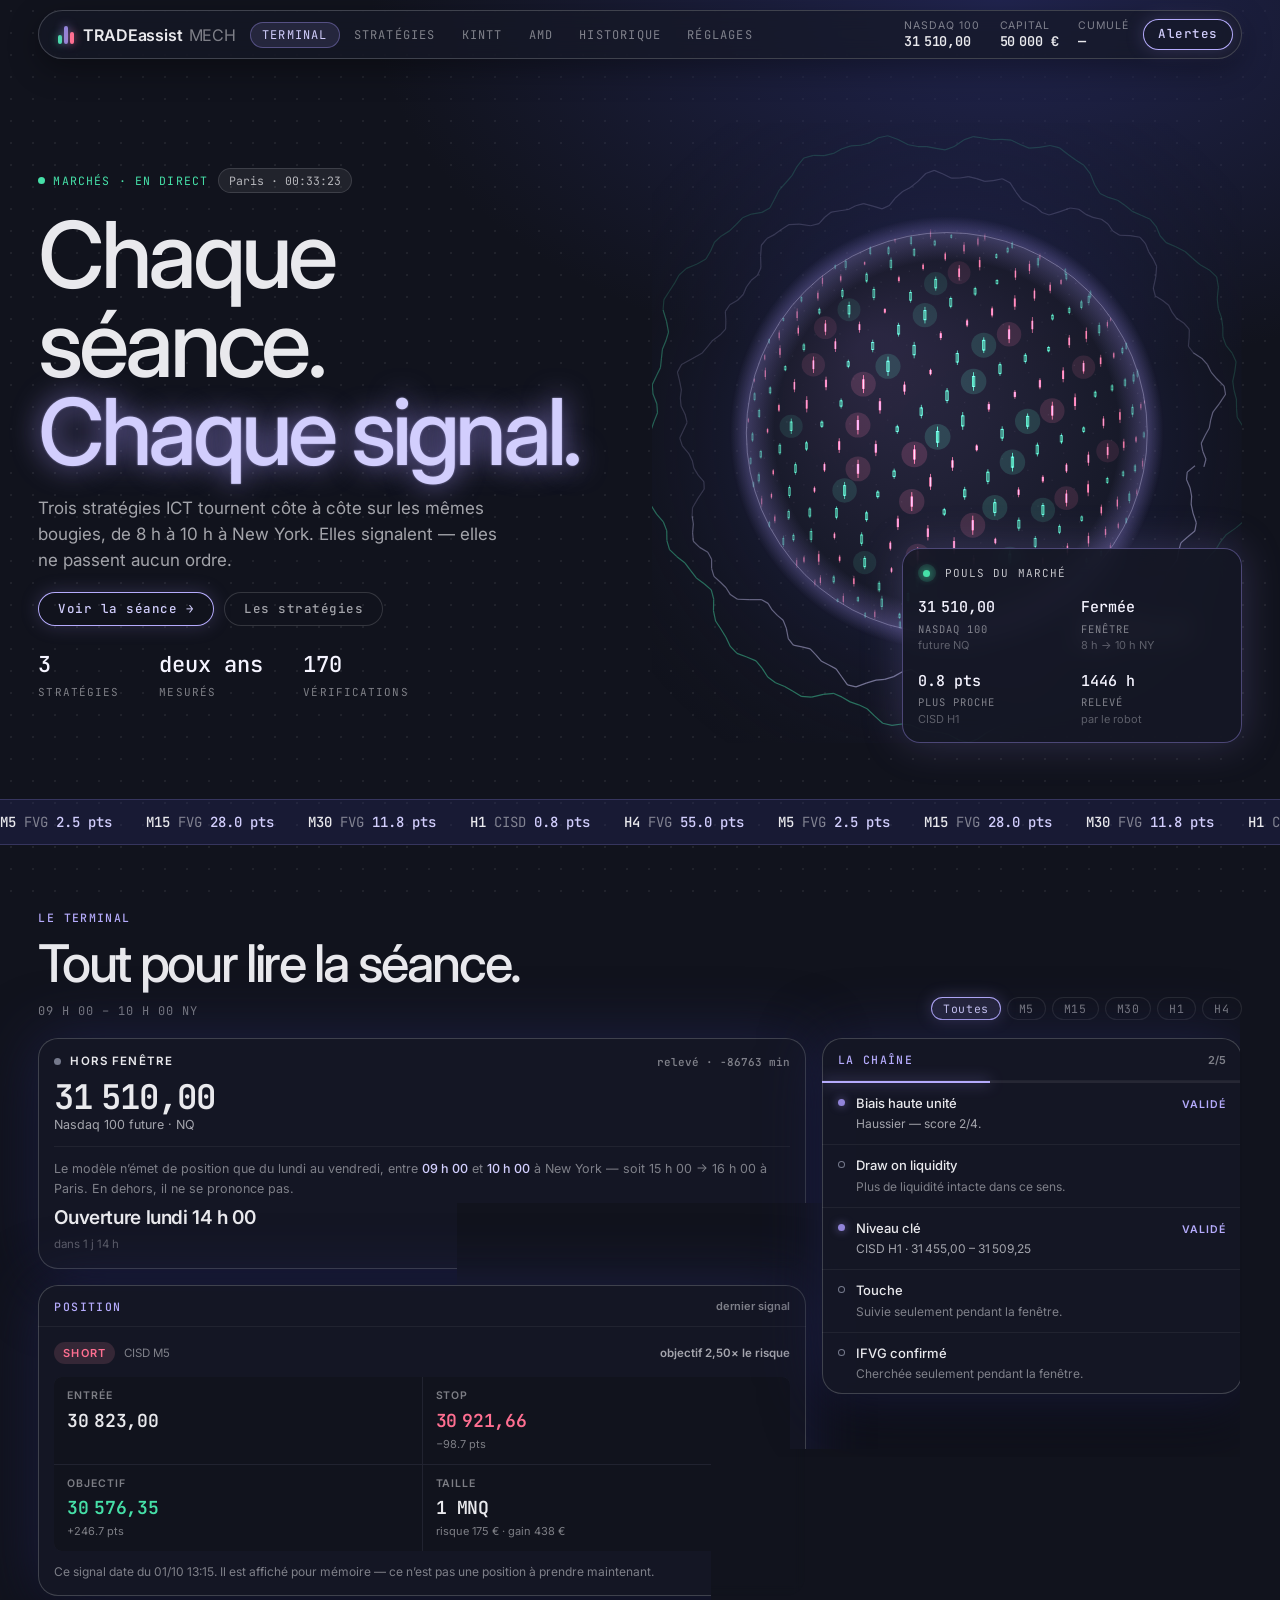
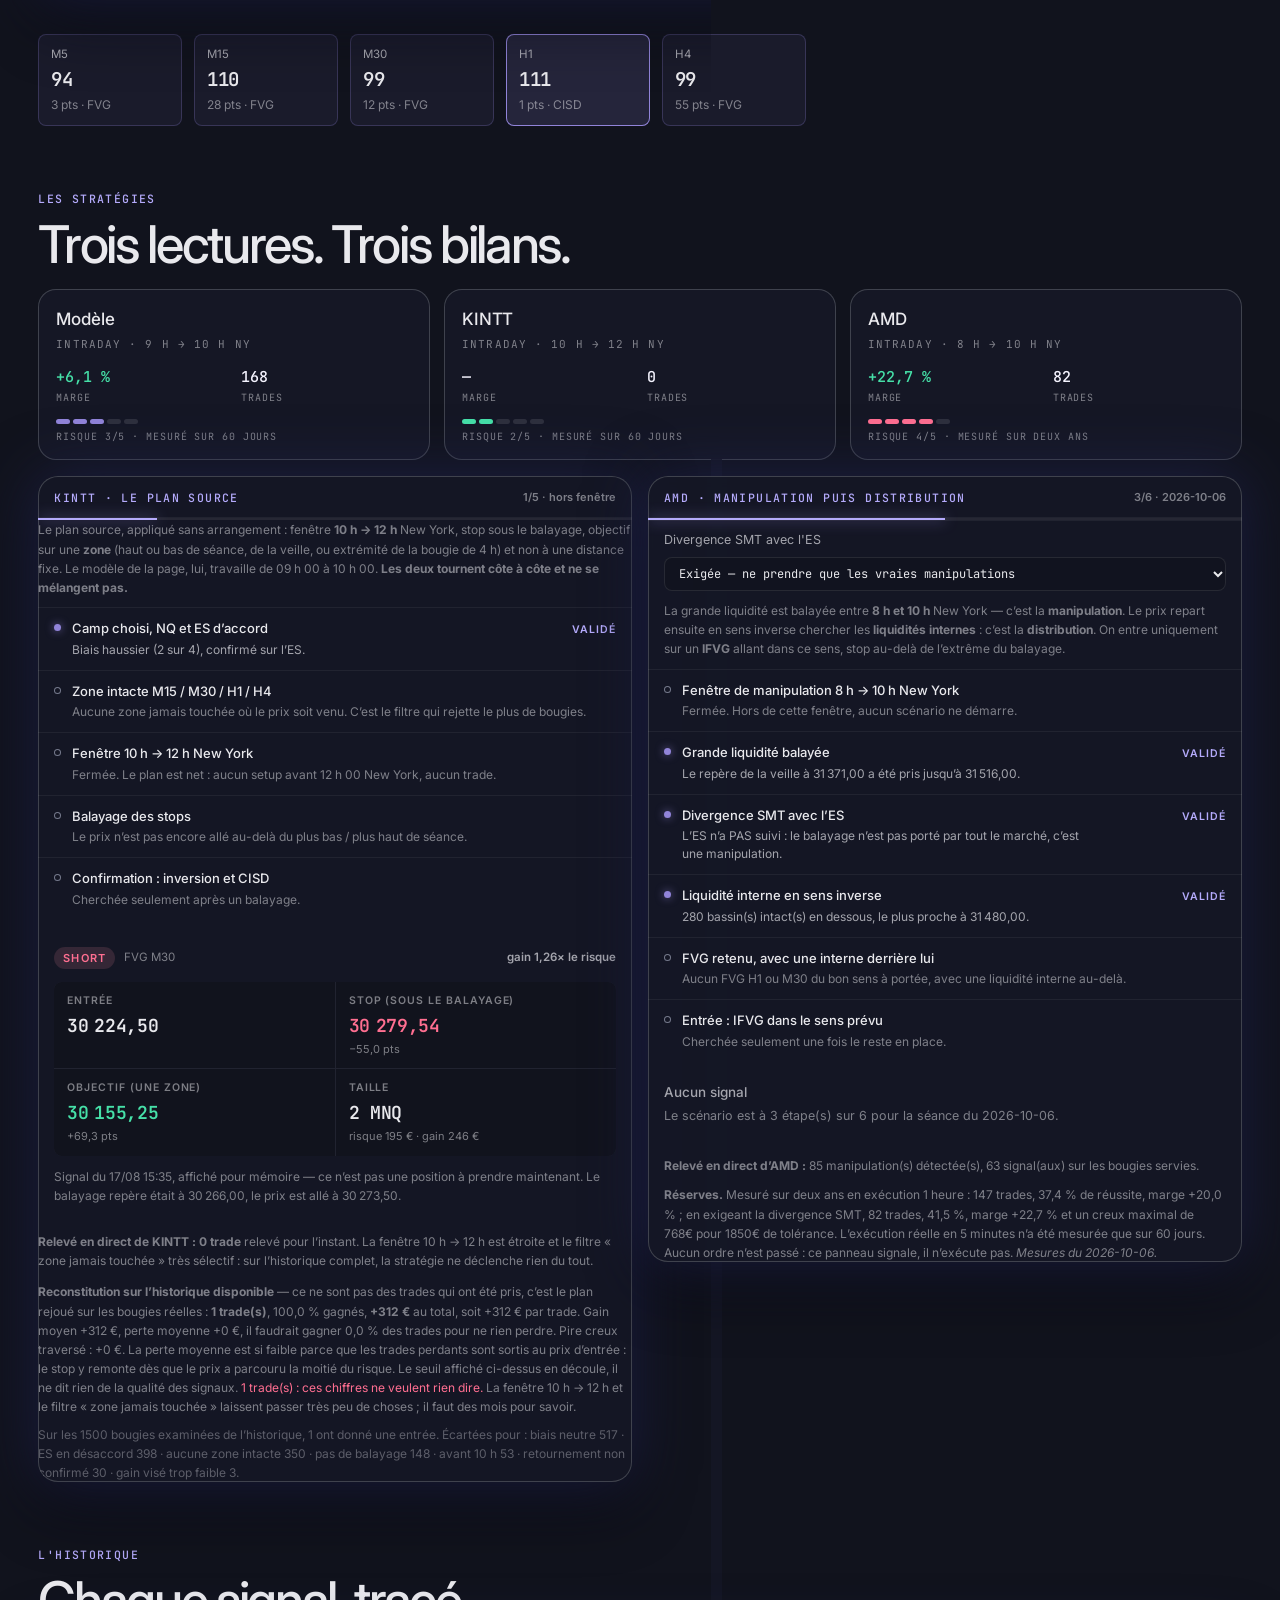
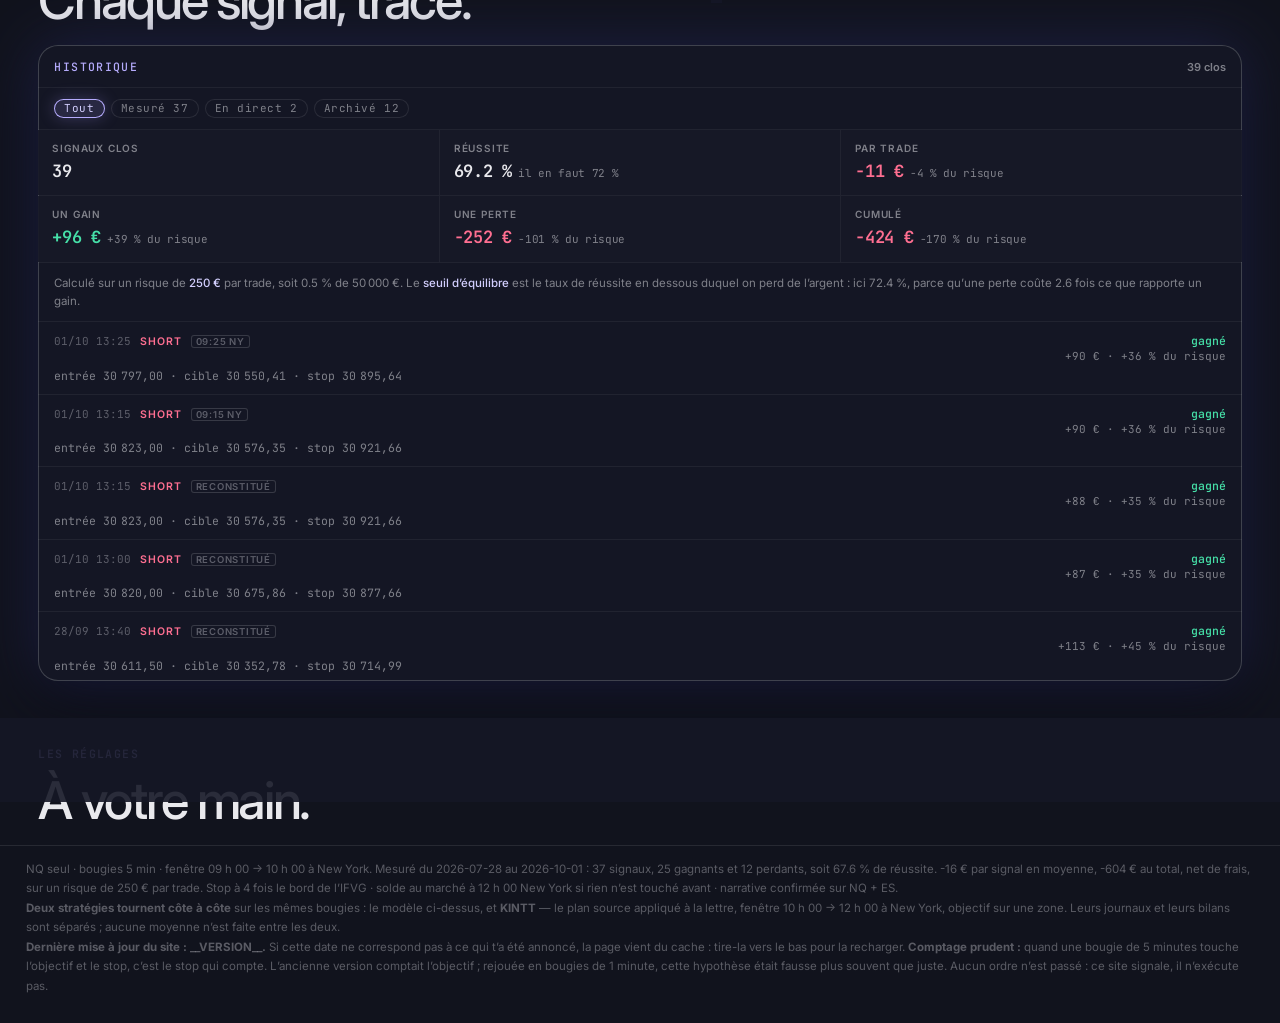
==== index.html @ 114f32bf "AMD refuse les stops que les frais dévorent CE QUE LA SÉANCE DU 6 OCTOBRE A MONTRÉ. Le modèle a pris" ====
<!doctype html>
<html lang="fr">
<head>
<meta charset="utf-8">
<meta name="viewport" content="width=device-width,initial-scale=1,viewport-fit=cover">
<meta name="theme-color" content="#161826">
<meta name="description" content="TRADEassist — signaux MECH sur le Nasdaq 100 future.">
<title>TRADEassist</title>
<link rel="icon" href="data:image/svg+xml,<svg xmlns='http://www.w3.org/2000/svg' viewBox='0 0 32 32'><rect width='32' height='32' rx='8' fill='%23161826'/><circle cx='16' cy='16' r='5' fill='%239184d9'/></svg>">
<link rel="preconnect" href="https://fonts.googleapis.com">
<link rel="preconnect" href="https://fonts.gstatic.com" crossorigin>
<link href="https://fonts.googleapis.com/css2?family=Inter:wght@400;500;600&family=JetBrains+Mono:wght@400;500&display=swap" rel="stylesheet">
<style>
/* ═══════════════════════════════════════════════════════════════════════
   NOCTURNE v2 — système de design fourni avec la maquette Méridien.

   Fond sombre bleu-gris, JAMAIS de noir pur ni de blanc pur. Un seul accent,
   utilisé en TRAIT et en LUEUR, jamais en grand aplat. Les boutons primaires
   sont en contour, pas en remplissage plein. L'élévation est une hairline de
   1 px plus une lueur indigo, pas une pile d'ombres grises. Les titres ne
   dépassent jamais la graisse 500 : la hiérarchie se fait par la taille et
   par l'espace. Inter pour le texte, JetBrains Mono pour TOUS les chiffres,
   les libellés techniques et la navigation.

   ÉCART ASSUMÉ n° 1 — les couleurs de signal. Nocturne est une palette mono
   et ne porte aucune sémantique de gain/perte. Le handoff v2 ajoute une
   hausse #46e0a8 et une baisse #ff6f91, nettement plus saturées que les
   #6cc0a0 / #dd7f8e de la v1, à n'employer QUE sur des chiffres, des traits
   et des aplats à 18 % d'alpha au plus.

   ÉCART ASSUMÉ n° 2 — le responsive. Le handoff dit « cadre fixe 1320 px,
   terminal de bureau ». Ce site se consulte sur iPad et sur téléphone : les
   règles de repli ci-dessous sont les miennes, pas celles du designer, et
   une vérification en navigateur interdit tout débordement horizontal à
   390 px de large.

   CE QUI N'A PAS ÉTÉ REPRIS DE LA MAQUETTE, et c'est volontaire : ses
   sections (hero, sphère animée, bandeau de cours, carnet d'ordres, ticket
   d'achat) décrivent un courtier qui exécute des ordres. Ce site ne passe
   aucun ordre : il signale. Reprendre un ticket « Acheter BTC/USD » serait
   promettre une fonction qui n'existe pas. On reprend donc la PEAU — tokens,
   typographie, élévation, lueurs — et on garde nos panneaux.
   ═══════════════════════════════════════════════════════════════════════ */
:root{
  /* ── NOCTURNE v2 ─────────────────────────────────────────────────────
     Le fond de page descend d'un cran sous la couleur de surface : c'est ce
     qui fait ressortir les panneaux sans ajouter d'ombre. */
  --bg:#11131d; --surface:#232532; --panel:rgba(22,24,38,.90);
  --ink:#e9e9ed; --ink-fort:#f5f4ff; --acc:#9184d9;
  --a100:#f5f4ff; --a200:#e7e5fe; --a300:#d2cefd; --a400:#b5abfc;
  --a700:#5d5294; --a800:#423a6a;
  --n400:#b2b6ca; --n500:#9397ab; --n600:#75798c; --n800:#3f424d; --n900:#292b31;

  /* ÉCART ASSUMÉ vs Nocturne, demandé dans le handoff : des couleurs de
     signal saturées, « plus néon ». Elles ne servent QUE sur des chiffres,
     des traits et des aplats à 18 % d'alpha au plus — jamais en grand fond. */
  --gain:#46e0a8; --loss:#ff6f91;

  --muted:rgba(233,233,237,.68); --dim:rgba(233,233,237,.50); --faint:rgba(233,233,237,.34);
  --rule:rgba(233,233,237,.06); --rule2:rgba(233,233,237,.10); --div:rgba(233,233,237,.16);

  /* La lueur indigo : halo de fond, ombre des panneaux, fond du bandeau. */
  --glow:rgba(38,42,96,.60); --glow-fort:rgba(38,42,96,.75); --glow-faible:rgba(38,42,96,.35);

  --hair:0 0 0 1px var(--n800);
  /* L'élévation d'un panneau : une hairline, une lueur indigo, une ombre
     portée. Jamais une pile d'ombres grises. */
  --elev:inset 0 0 0 1px var(--n800), 0 0 60px var(--glow), 0 30px 60px rgba(0,0,0,.45);
  --elev-acc:inset 0 0 0 1.5px var(--a400), 0 0 30px rgba(145,132,217,.35);

  --r4:4px; --r6:6px; --r8:8px; --r14:14px; --r18:18px; --r20:20px; --pill:40px;
  --mono:"JetBrains Mono", ui-monospace, SFMono-Regular, Menlo, monospace;
}
*{box-sizing:border-box;margin:0;padding:0}
html{-webkit-text-size-adjust:100%}
body{
  background:var(--bg); color:var(--ink);
  font:400 13.5px/1.5 Inter,-apple-system,BlinkMacSystemFont,"Segoe UI",sans-serif;
  -webkit-font-smoothing:antialiased; text-rendering:optimizeLegibility;
  min-height:100vh; overflow-x:hidden;
  /* Trame de points et halo indigo : le fond n'est jamais un aplat. */
  background-image:
    radial-gradient(ellipse 70% 60% at 78% 0%, var(--glow-fort), transparent 70%),
    radial-gradient(rgba(233,233,237,.07) 1px, transparent 1px);
  background-size: auto, 22px 22px;
  background-attachment: fixed, fixed;
}
/* Les prix ne doivent jamais trembler quand ils tickent. */
/* Tous les chiffres en chasse fixe : sans cela une valeur qui se met à jour
   fait sauter la ligne entière. */
.mono,.num,input,table,.px,.bv,.jv{font-family:var(--mono);
  font-variant-numeric:tabular-nums;font-feature-settings:"tnum" 1}
h1,h2,h3{font-weight:500;letter-spacing:-.02em}
a{color:inherit}
button,input,select{font:inherit;color:inherit}
:focus-visible{outline:2px solid var(--acc);outline-offset:2px;border-radius:var(--r6)}

/* ── barre d'en-tête ─────────────────────────────────────────────────── */
/* La barre devient une PILULE FLOTTANTE : elle ne touche plus les bords, et
   l'élévation se fait par une hairline, pas par une bordure pleine largeur. */
.top{
  display:flex;align-items:center;gap:14px;padding:9px 9px 9px 20px;
  max-width:1320px;width:calc(100% - 2*clamp(16px,3vw,40px));margin:10px auto 0;
  border-radius:var(--pill);background:rgba(22,24,38,.72);
  -webkit-backdrop-filter:blur(10px);backdrop-filter:blur(10px);
  box-shadow:inset 0 0 0 1px var(--n800), 0 10px 30px rgba(0,0,0,.35);
  position:sticky;top:10px;z-index:40;
}
.brand{display:flex;align-items:center;gap:9px;flex:none}
/* Trois barres plutôt qu'une pastille : le logo dit « marché » avant de dire
   « marque ». Celle du milieu porte la lueur d'accent. */
.logo{display:flex;align-items:flex-end;gap:2px;height:18px;flex:none}
.logo i{width:4px;border-radius:2px;display:block;height:18px;
  background:var(--acc);box-shadow:0 0 10px rgba(145,132,217,.9)}
.logo i:first-child{height:9px;background:var(--gain);box-shadow:0 0 8px rgba(70,224,168,.6)}
.logo i:last-child{height:12px;background:var(--loss);box-shadow:0 0 8px rgba(255,111,145,.6)}
.wm{font-size:16px;font-weight:600;letter-spacing:-.01em;white-space:nowrap}
.wm span{color:var(--dim);font-weight:400;margin-left:6px}
.nav{display:flex;gap:2px;flex:none}
.nav a{
  padding:7px 12px;border-radius:var(--pill);color:var(--dim);
  font:400 12px/1 var(--mono);letter-spacing:.1em;text-transform:uppercase;
  text-decoration:none;white-space:nowrap;transition:background .12s,color .12s;
}
.nav a:hover{color:var(--ink)}
.nav a.on{background:rgba(145,132,217,.14);color:var(--a300);
  box-shadow:inset 0 0 0 1px rgba(145,132,217,.45)}
.sp{flex:1 1 auto;min-width:0}
.stats{display:flex;align-items:center;gap:20px;flex:none}
.st{display:flex;flex-direction:column;gap:1px;line-height:1.25}
.st b{font-size:13.5px;font-weight:600;letter-spacing:-.01em}
.st i{font-size:10.5px;font-style:normal;color:var(--dim);text-transform:uppercase;letter-spacing:.09em}
.st b.pos{color:var(--gain)} .st b.neg{color:var(--loss)}
/* Règle Nocturne : contour, jamais d'aplat plein. Le remplissage n'apparaît
   qu'au survol, et reste translucide. */
.btn{
  padding:9px 15px;border-radius:var(--pill);background:transparent;cursor:pointer;
  box-shadow:inset 0 0 0 1px var(--a400), 0 0 18px rgba(145,132,217,.25);
  color:var(--a300);font:500 12.5px/1 var(--mono);letter-spacing:.04em;
  border:0;white-space:nowrap;transition:background .12s;
}
.btn:hover{background:rgba(145,132,217,.18);
  box-shadow:inset 0 0 0 1px var(--a300), 0 0 26px rgba(145,132,217,.45)}
.btn:active{background:rgba(145,132,217,.30)}
.btn.q{box-shadow:inset 0 0 0 1px var(--div);color:var(--muted)}
.btn.q:hover{background:rgba(233,233,237,.05);color:var(--ink)}
.btn.on{background:rgba(145,132,217,.16);color:var(--a200)}
.btn[disabled]{opacity:.4;cursor:not-allowed}

/* ── grille principale ───────────────────────────────────────────────── */
/* Plus de deux colonnes pleine largeur collées aux bords : tout est centré
   à 1320 px comme la barre de navigation et les en-têtes de section. */
.wrap{max-width:1320px;margin:0 auto;padding:18px clamp(16px,3vw,40px) 0;
  display:grid;gap:16px;align-items:start;
  grid-template-columns:minmax(0,1fr) minmax(0,420px)}
.sec-b{max-width:1320px;margin:0 auto;padding:18px clamp(16px,3vw,40px) 0}
.duo{display:grid;gap:16px;grid-template-columns:repeat(auto-fit,minmax(min(100%,400px),1fr));
  align-items:start;margin-top:16px}
@media (max-width:1000px){.wrap{grid-template-columns:minmax(0,1fr)}}
.left{min-width:0;display:flex;flex-direction:column;gap:16px}
.right{min-width:0;display:flex;flex-direction:column;gap:16px}

.lede{display:flex;align-items:flex-end;gap:20px;margin-bottom:18px;flex-wrap:wrap}
.eyebrow{font-family:var(--mono);font-size:11.5px;font-weight:500;
  letter-spacing:.12em;text-transform:uppercase;color:var(--a400)}
.lede h1{font-size:27px;margin-top:6px;max-width:22ch}
.lede p{font-size:13.5px;color:var(--muted);max-width:44ch;margin-top:7px;text-wrap:pretty}
.chips{display:flex;gap:6px;flex-wrap:wrap;margin-left:auto}
.chip{
  padding:6px 12px;border-radius:var(--pill);cursor:pointer;border:0;
  font:400 11.5px/1 var(--mono);letter-spacing:.05em;
  background:transparent;box-shadow:inset 0 0 0 1px var(--rule2);color:var(--dim);
  transition:background .12s,color .12s,box-shadow .12s;white-space:nowrap;
}
.chip:hover{color:var(--ink)}
.chip.on{background:rgba(145,132,217,.16);color:var(--a300);
  box-shadow:inset 0 0 0 1px var(--a400), 0 0 16px rgba(145,132,217,.30)}


/* ── tuiles par unité de temps ───────────────────────────────────────── */
.tiles{display:grid;grid-template-columns:repeat(5,1fr);gap:12px;margin-top:22px}
.tile{
  padding:12px 13px;border-radius:var(--r8);
  box-shadow:inset 0 0 0 1px rgba(145,132,217,.25);background:rgba(145,132,217,.07);
}
.tile.off{box-shadow:inset 0 0 0 1px rgba(233,233,237,.12);background:transparent}
.tile.ret{box-shadow:inset 0 0 0 1px var(--acc);background:rgba(145,132,217,.16)}
.tile k{display:block;font-size:11.5px;color:var(--muted);font-weight:400}
.tile v{display:block;font-size:19px;font-weight:600;letter-spacing:-.02em;margin:3px 0 1px}
.tile s{display:block;font-size:12px;color:var(--dim);text-decoration:none}
.tile.off v{color:var(--faint)}

/* ── panneaux ────────────────────────────────────────────────────────── */
.pan{background:var(--panel);border-radius:var(--r20);box-shadow:var(--elev);
  overflow:hidden;-webkit-backdrop-filter:blur(6px);backdrop-filter:blur(6px)}
.pan-h{display:flex;align-items:center;gap:10px;padding:13px 16px 11px;border-bottom:1px solid var(--rule)}
.pan-h h2{font-family:var(--mono);font-size:11.5px;font-weight:500;
  letter-spacing:.12em;text-transform:uppercase;color:var(--a400)}
.tag{margin-left:auto;font-size:11px;font-weight:600;color:var(--dim);white-space:nowrap}
.pan-b{padding:14px 16px}
.empty{padding:20px 16px;color:var(--dim);font-size:12.5px;line-height:1.6}
.empty b{display:block;color:var(--muted);font-weight:500;font-size:13.5px;margin-bottom:3px}
.empty .hint{display:block;margin-top:7px;color:var(--faint);font-size:11.5px}

/* ── état de séance ──────────────────────────────────────────────────── */
.sess{padding:15px 16px}
.sess-t{display:flex;align-items:center;gap:9px}
.dot{width:7px;height:7px;border-radius:50%;background:var(--n600);flex:none}
.dot.on{background:var(--acc);box-shadow:0 0 10px rgba(145,132,217,.75);animation:br 2.2s ease-in-out infinite}
@keyframes br{0%,100%{opacity:1}50%{opacity:.35}}
.sess-t b{font-size:11.5px;font-weight:600;letter-spacing:.1em;text-transform:uppercase}
.sess-t .tag{font-size:11px}
.px{font-size:34px;font-weight:600;letter-spacing:-.03em;margin:9px 0 2px;line-height:1}
.sess-s{font-size:12.5px;color:var(--muted)}
.sess-w{
  margin-top:12px;padding-top:12px;border-top:1px solid var(--rule);
  font-size:12.5px;color:var(--dim);line-height:1.6;
}
.sess-w b{color:var(--a300);font-weight:500}
.cd{font-size:19px;font-weight:600;letter-spacing:-.02em;color:var(--ink);display:block;margin-top:4px}

/* ── la chaîne ───────────────────────────────────────────────────────── */
.gauge{height:2px;background:rgba(233,233,237,.08)}
.gauge i{display:block;height:100%;width:0;background:var(--a400);transition:width .4s ease;
  box-shadow:0 0 14px rgba(145,132,217,.9)}
.step{display:flex;align-items:flex-start;gap:11px;padding:11px 16px;border-top:1px solid var(--rule)}
.step:first-child{border-top:0}
.step::before{
  content:"";width:7px;height:7px;border-radius:50%;flex:none;margin-top:5px;
  background:transparent;box-shadow:inset 0 0 0 1px var(--n600);
}
.step.ok::before{background:var(--acc);box-shadow:0 0 9px rgba(145,132,217,.7)}
.step.wait::before{box-shadow:inset 0 0 0 1px var(--acc);animation:br 2.2s ease-in-out infinite}
.step-b{flex:1;min-width:0}
.step-t{display:block;font-size:13px;font-weight:500}
.step-d{display:block;font-size:12px;color:var(--dim);margin-top:2px;text-wrap:pretty}
.step.ok .step-d{color:var(--muted)}
.step-s{font-size:10.5px;font-weight:600;letter-spacing:.09em;text-transform:uppercase;
  color:var(--dim);flex:none;margin-top:3px}
.step.ok .step-s{color:var(--a400)}

/* ── la position ─────────────────────────────────────────────────────── */
.trade{padding:15px 16px}
.t-head{display:flex;align-items:center;gap:9px;margin-bottom:13px}
.t-dir{font-size:11px;font-weight:600;letter-spacing:.1em;padding:3px 9px;border-radius:var(--pill)}
.t-dir.long{color:var(--gain);background:rgba(108,192,160,.16)}
.t-dir.short{color:var(--loss);background:rgba(221,127,142,.16)}
.t-tf,.t-rr{font-size:11.5px;color:var(--dim)}
.t-rr{margin-left:auto;font-weight:600;color:var(--muted)}
.t-grid{display:grid;grid-template-columns:1fr 1fr;gap:1px;background:var(--rule);
  border-radius:var(--r8);overflow:hidden}
.t-cell{background:var(--bg);padding:11px 13px}
.t-k{font-size:10.5px;font-weight:600;letter-spacing:.09em;text-transform:uppercase;color:var(--dim)}
.t-v{font-size:18px;font-weight:600;letter-spacing:-.02em;margin-top:3px}
.t-v.sl{color:var(--loss)} .t-v.tp{color:var(--gain)}
.t-sub{font-size:11px;color:var(--dim);margin-top:2px}
.t-why{font-size:12px;color:var(--dim);margin-top:11px;line-height:1.6;text-wrap:pretty}

/* ── bilan + journal ─────────────────────────────────────────────────── */
.bilan{display:grid;grid-template-columns:repeat(3,1fr);gap:1px;background:var(--rule)}
.bilan>div{background:var(--panel);padding:11px 14px}
.bk{font-size:10px;font-weight:600;letter-spacing:.08em;text-transform:uppercase;color:var(--dim);
  white-space:nowrap;overflow:hidden;text-overflow:ellipsis}
.bv{font-size:17px;font-weight:600;letter-spacing:-.02em;margin-top:3px;white-space:nowrap}
.bv.pos{color:var(--gain)} .bv.neg{color:var(--loss)}
.bsub{font-size:11px;font-weight:400;color:var(--dim)}
.jr{display:grid;grid-template-columns:auto auto 1fr auto;gap:3px 9px;align-items:baseline;
  padding:10px 16px;border-top:1px solid var(--rule);font-size:12px}
.jr-d{color:var(--faint);font-size:11px}
.jr-s{font-size:10.5px;font-weight:600;letter-spacing:.08em}
.jr-s.long{color:var(--gain)} .jr-s.short{color:var(--loss)}
.jr-p{grid-column:1/-1;color:var(--dim);font-size:11.5px;min-width:0}
.jr-r{text-align:right;line-height:1.3;white-space:nowrap}
.jv{display:block;font-size:11.5px;font-weight:500}
.jn{display:block;font-size:11px;color:var(--dim)}
.jr-r.pos .jv{color:var(--gain)} .jr-r.neg .jv{color:var(--loss)} .jr-r.open .jv{color:var(--a400)}

.jfilters{display:flex;gap:6px;padding:11px 16px;border-bottom:1px solid var(--rule)}
.jfilters .chip{padding:4px 10px;font-size:11px}
#journal{max-height:360px;overflow-y:auto;overscroll-behavior:contain}
.jr-t{font-size:9.5px;font-weight:600;letter-spacing:.08em;text-transform:uppercase;
  color:var(--faint);box-shadow:inset 0 0 0 1px var(--div);border-radius:3px;padding:1px 5px}
.note{padding:11px 16px;font-size:11.5px;color:var(--dim);line-height:1.6;
  border-top:1px solid var(--rule)}
.note b{color:var(--a300);font-weight:500}

/* ── réglages ────────────────────────────────────────────────────────── */
#settings{display:none}
#settings.open{display:block}
.fld{display:grid;grid-template-columns:1fr auto;gap:10px;align-items:center;
  padding:10px 16px;border-top:1px solid var(--rule)}
.fld label{font-size:12.5px;color:var(--muted);min-width:0}
.fld input,.fld select{
  background:rgba(17,19,29,.7);border:0;box-shadow:inset 0 0 0 1px var(--rule2);
  border-radius:var(--r8);color:var(--ink);
  padding:8px 11px;font:400 12.5px/1.3 var(--mono);width:170px;max-width:46vw;
}
/* Le sélecteur SMT porte une PHRASE, pas une valeur. Dans la colonne étroite
   où vit le panneau AMD, la grille « libellé | champ » le fait déborder : il
   prend donc toute la ligne, sous son libellé. */
#pan-amd .fld{grid-template-columns:1fr;gap:7px}
#pan-amd .fld select{width:100%;max-width:none;font-size:12px}
/* Les blocs d'explication du panneau AMD sont des enfants directs de #amd,
   qui n'a pas de marge intérieure — sans cette règle ils touchent le bord,
   alors que les étapes à côté sont en retrait de 16 px. */
#amd > .t-why{padding-inline:16px}
#amd > .empty{padding-inline:16px}
.fld input::placeholder{color:var(--faint)}
.fld input:focus,.fld select:focus{box-shadow:inset 0 0 0 1px var(--a400),
  0 0 18px rgba(145,132,217,.30)}
.acts{display:flex;gap:8px;flex-wrap:wrap;padding:13px 16px;border-top:1px solid var(--rule)}
.msg{padding:0 16px 14px;font-size:11.5px;color:var(--dim);line-height:1.6}
.msg b{color:var(--a300);font-weight:500}
.foot{padding:14px 26px 26px;font-size:11.5px;color:var(--faint);
  border-top:1px solid var(--rule2);line-height:1.7}

/* ── repli — écart assumé, voir l'en-tête ────────────────────────────── */
@media (max-width:1180px){
  .top{gap:12px}
  .stats{gap:14px}
  .wrap{flex-direction:column}
  .left{border-right:0;border-bottom:1px solid var(--rule2)}
  .right{flex:1 1 auto;width:auto;padding:18px 22px 26px}
  .tiles{grid-template-columns:repeat(3,1fr)}
}
@media (max-width:720px){
  .top{padding:12px 16px;gap:12px;flex-wrap:wrap}
  .sp{display:none}
  .nav{order:3;width:100%;overflow-x:auto;-webkit-overflow-scrolling:touch}
  .stats{gap:14px;margin-left:auto}
  .st i{display:none}
  .left{padding:18px 16px 22px}
  .right{padding:16px 16px 24px}
  .lede h1{font-size:22px}
  .chips{margin-left:0;width:100%}
  .tiles{grid-template-columns:repeat(2,1fr)}
  .scope{min-height:320px}
  .px{font-size:28px}
  .bilan{grid-template-columns:repeat(2,1fr)}
  .jr{grid-template-columns:auto auto 1fr;row-gap:3px}
  .jr-r{grid-column:1/-1;text-align:left;display:flex;gap:8px;align-items:baseline}
  .foot{padding:14px 16px 24px}
}
@media (prefers-reduced-motion:reduce){
  *{animation-duration:.01ms!important;transition-duration:.01ms!important}
}
.strats{display:flex;flex-wrap:wrap;gap:10px 16px}
.chk{display:inline-flex;align-items:center;gap:6px;cursor:pointer;
     padding:6px 11px;box-shadow:inset 0 0 0 1px var(--rule2);border-radius:var(--pill);
     font:400 12px/1 var(--mono);letter-spacing:.04em}
.chk input{cursor:pointer}


/* ═══ LE HERO ═══════════════════════════════════════════════════════════
   Repris de la maquette : grille auto-fit, grand titre en clamp, la seconde
   ligne en accent avec sa lueur. Le conteneur est borné à 1320 px comme la
   barre de navigation, pour que les deux s'alignent. */
.hero{max-width:1320px;margin:0 auto;padding:clamp(28px,5vw,64px) clamp(16px,3vw,40px) 0}
.hero-g{display:grid;gap:24px;align-items:center;
  grid-template-columns:repeat(auto-fit,minmax(min(100%,440px),1fr))}
.hero-l{display:flex;flex-direction:column;gap:18px;min-width:0}
.hero-top{display:flex;align-items:center;gap:10px;flex-wrap:wrap}
.live-b{display:inline-flex;align-items:center;gap:8px;color:var(--gain);
  font:400 11.5px/1 var(--mono);letter-spacing:.1em;text-transform:uppercase}
.live-b i{width:7px;height:7px;border-radius:50%;background:var(--gain);
  animation:pulse 2s ease-in-out infinite}
@keyframes pulse{0%,100%{opacity:.45;box-shadow:0 0 0 0 rgba(70,224,168,.6)}
  50%{opacity:1;box-shadow:0 0 0 6px rgba(70,224,168,0)}}
.clock{font-size:11.5px;padding:4px 11px;border-radius:var(--pill);
  background:rgba(233,233,237,.07);box-shadow:inset 0 0 0 1px rgba(233,233,237,.14);
  color:rgba(233,233,237,.75)}
.hero-h1{font-size:clamp(40px,7.2vw,96px);font-weight:500;line-height:.96;
  letter-spacing:-.05em;text-wrap:balance}
.hero-h1 span{color:var(--a300);
  text-shadow:0 0 28px rgba(145,132,217,.85),0 0 2px rgba(210,206,253,.6)}
.hero-lede{font-size:17px;line-height:1.55;color:var(--muted);max-width:470px;text-wrap:pretty}
.hero-cta{display:flex;gap:10px;flex-wrap:wrap}
.hero-cta .btn{text-decoration:none;display:inline-flex;align-items:center;padding:11px 20px}
.hero-facts{display:flex;gap:clamp(18px,4vw,40px);flex-wrap:wrap;margin-top:4px}
.hero-facts b{display:block;font-size:22px;font-weight:500;color:var(--ink-fort)}
.hero-facts i{display:block;font:400 11px/1 var(--mono);letter-spacing:.1em;
  text-transform:uppercase;color:var(--dim);margin-top:6px;font-style:normal}

/* La sphère déborde volontairement de son cadre, comme dans la maquette. */
.hero-r{position:relative;height:clamp(380px,52vw,620px);min-width:0}
.hero-r candle-sphere{position:absolute;inset:-40px -20px}
.pulse{position:absolute;right:0;bottom:0;width:min(340px,92%);padding:16px;
  border-radius:var(--r18);background:rgba(22,24,38,.86);
  -webkit-backdrop-filter:blur(12px);backdrop-filter:blur(12px);
  box-shadow:inset 0 0 0 1px rgba(145,132,217,.45),0 0 40px rgba(145,132,217,.25)}
.pulse-h{display:flex;align-items:center;gap:9px;margin-bottom:14px;
  font:400 11px/1 var(--mono);letter-spacing:.1em;text-transform:uppercase;
  color:rgba(233,233,237,.82)}
.pdot{width:18px;height:18px;border-radius:50%;display:grid;place-items:center;
  background:rgba(70,224,168,.14)}
.pdot i{width:7px;height:7px;border-radius:50%;background:var(--gain);
  box-shadow:0 0 8px var(--gain)}
.pulse-g{display:grid;grid-template-columns:repeat(2,minmax(0,1fr));gap:16px 18px}
.pulse-g div b{display:block;font-family:var(--mono);font-size:15px;font-weight:500;
  color:var(--ink-fort)}
.pulse-g div i{display:block;font:400 10.5px/1 var(--mono);letter-spacing:.1em;
  text-transform:uppercase;color:var(--dim);margin-top:5px;font-style:normal}
.pulse-g div u{display:block;font-size:11px;color:var(--faint);margin-top:3px;
  text-decoration:none}

/* ═══ LES CARTES DE STRATÉGIE ═══════════════════════════════════════════
   Reprises de la maquette : une carte par stratégie, avec sa jauge de risque
   en segments. Cliquer une carte fait défiler jusqu'à son panneau — elle ne
   l'ACTIVE pas : les trois tournent en permanence, et c'est voulu. */
.cartes{display:grid;gap:14px;grid-template-columns:repeat(auto-fit,minmax(min(100%,240px),1fr))}
.carte{position:relative;text-align:left;cursor:pointer;border:0;padding:18px;
  border-radius:var(--r18);background:var(--panel);color:var(--ink);
  box-shadow:inset 0 0 0 1px var(--n800);transition:box-shadow .18s,background .18s}
.carte:hover{box-shadow:inset 0 0 0 1px var(--n600),0 0 24px rgba(145,132,217,.18)}
.carte.on{box-shadow:var(--elev-acc)}
.carte-n{font-size:17px;font-weight:500;letter-spacing:-.01em}
.carte-h{font:400 11px/1 var(--mono);letter-spacing:.1em;text-transform:uppercase;
  color:var(--dim);margin-top:6px}
.carte-g{display:grid;grid-template-columns:repeat(2,minmax(0,1fr));gap:12px 14px;margin-top:16px}
.carte-g b{display:block;font-family:var(--mono);font-size:15px;font-weight:500;color:var(--ink-fort)}
.carte-g i{display:block;font:400 10px/1 var(--mono);letter-spacing:.09em;
  text-transform:uppercase;color:var(--dim);margin-top:5px;font-style:normal}
.carte-g .pos{color:var(--gain)} .carte-g .neg{color:var(--loss)}
.risq{display:flex;gap:3px;margin-top:16px}
.risq s{width:14px;height:5px;border-radius:3px;background:rgba(233,233,237,.12)}
.risq s.f{background:var(--acc)}
.risq s.f.hi{background:var(--loss)} .risq s.f.lo{background:var(--gain)}
.risq-l{font:400 10px/1 var(--mono);letter-spacing:.09em;text-transform:uppercase;
  color:var(--dim);margin-top:8px}

/* ═══ LE BANDEAU DÉFILANT ═══════════════════════════════════════════════
   Il porte les distances par unité de temps, qui sont déjà calculées et
   vraies. Un bandeau de cours inventés n'aurait été qu'une décoration
   mensongère sur une page qui affiche de vrais prix. */
.mq{margin-top:clamp(28px,5vw,56px);padding:15px 0;overflow:hidden;
  background:var(--glow-faible);
  border-top:1px solid rgba(145,132,217,.25);border-bottom:1px solid rgba(145,132,217,.25)}
.mq-t{display:flex;gap:34px;width:max-content;animation:mq 48s linear infinite;
  font:400 14px/1 var(--mono);white-space:nowrap}
.mq-t span{color:var(--dim)}
.mq-t b{color:var(--ink);font-weight:500}
.mq-t em{font-style:normal}
@keyframes mq{from{transform:translateX(0)}to{transform:translateX(-50%)}}
.mq:hover .mq-t{animation-play-state:paused}

/* ═══ LES EN-TÊTES DE SECTION ═══════════════════════════════════════════ */
.sec-h{max-width:1320px;margin:0 auto;padding:clamp(34px,5vw,64px) clamp(16px,3vw,40px) 0;
  display:flex;align-items:flex-end;justify-content:space-between;gap:24px;flex-wrap:wrap}
.sec-h h2{font-size:clamp(28px,4.4vw,52px);font-weight:500;line-height:1;
  letter-spacing:-.045em;max-width:720px;text-wrap:balance;margin-top:12px}
/* La fenêtre de la séance : elle était portée par l'eyebrow du bloc radar,
   supprimé avec lui. Elle vit maintenant sous le titre de la section. */
.sec-s{font-size:12px;letter-spacing:.08em;text-transform:uppercase;
  color:var(--dim);margin-top:12px}

@media (max-width:900px){
  .hero-r{height:clamp(300px,70vw,420px)}
  .pulse{position:static;width:100%;margin-top:14px}
  .hero-r candle-sphere{inset:-10px}
}
@media (prefers-reduced-motion:reduce){
  .mq-t{animation:none}
  .live-b i{animation:none}
}
</style>
</head>
<body>

<header class="top">
  <div class="brand">
    <span class="logo" aria-hidden="true"><i></i><i></i><i></i></span>
    <span class="wm">TRADEassist<span>MECH</span></span>
  </div>
  <nav class="nav">
    <a href="#scope" class="on">Terminal</a>
    <a href="#strategies">Stratégies</a>
    <a href="#pan-kintt">KINTT</a>
    <a href="#pan-amd">AMD</a>
    <a href="#pan-journal">Historique</a>
    <a href="#settings" id="n-set">Réglages</a>
  </nav>
  <span class="sp"></span>
  <div class="stats">
    <div class="st"><i>Nasdaq 100</i><b class="mono" id="px-top">—</b></div>
    <div class="st"><i>Capital</i><b class="mono" id="cap-top">—</b></div>
    <div class="st"><i>Cumulé</i><b class="mono" id="pnl-top">—</b></div>
  </div>
  <button class="btn" id="b-alert" title="Activer les alertes">Alertes</button>
</header>

<!-- ── LE HERO ──────────────────────────────────────────────────────────
     Repris de la maquette Méridien : badge en direct, horloge, grand titre,
     trois faits, et la sphère de chandeliers. Tous les chiffres affichés ici
     sont RÉELS — l'état de la fenêtre, le prix, le retard du relevé. La
     maquette y mettait des prix inventés ; sur une page qui en affiche de
     vrais dix centimètres plus bas, c'eût été le seul chiffre faux. -->
<section class="hero">
  <div class="hero-g">
    <div class="hero-l">
      <div class="hero-top">
        <span class="live-b"><i></i>Marchés · en direct</span>
        <span class="clock mono" id="h-clock">Paris · —</span>
      </div>
      <h1 class="hero-h1">Chaque séance.<br><span>Chaque signal.</span></h1>
      <p class="hero-lede">Trois stratégies ICT tournent côte à côte sur les mêmes
        bougies, de 8 h à 10 h à New York. Elles signalent — elles ne passent
        aucun ordre.</p>
      <div class="hero-cta">
        <a class="btn" href="#scope">Voir la séance →</a>
        <a class="btn q" href="#pan-amd">Les stratégies</a>
      </div>
      <div class="hero-facts">
        <div><b class="mono">3</b><i>Stratégies</i></div>
        <div><b class="mono" id="h-duree">—</b><i>Mesurés</i></div>
        <div><b class="mono" id="h-verif">—</b><i>Vérifications</i></div>
      </div>
    </div>

    <div class="hero-r">
      <candle-sphere mode="Chandeliers" glow="1" animate="true"
        up="#46e0a8" down="#ff6f91" accent="#9184d9"></candle-sphere>
      <div class="pulse" id="pulse">
        <div class="pulse-h"><span class="pdot"><i></i></span>Pouls du marché</div>
        <div class="pulse-g" id="pulse-g"></div>
      </div>
    </div>
  </div>
</section>

<!-- Le bandeau défilant porte les distances par unité de temps, qui sont
     déjà calculées et vraies. Un bandeau de cours inventés n'aurait rien
     apporté qu'une décoration mensongère. -->
<div class="mq" id="mq" aria-hidden="true"><div class="mq-t" id="mq-t"></div></div>

<!-- ═══ LE TERMINAL ═══════════════════════════════════════════════════
     La maquette appelle cette section « le terminal ». Chez nous elle porte
     la séance, la position et la chaîne de décision — pas un carnet d'ordres
     ni un ticket d'achat : ce site ne passe aucun ordre, il signale.

     LE RADAR A ÉTÉ RETIRÉ. C'était un nuage de points polaires où l'angle
     codait l'unité de temps et le rayon la distance au prix : il fallait lire
     une légende pour comprendre un seul chiffre, que les tuiles donnent en
     clair juste en dessous. -->
<div class="sec-h">
  <div>
    <div class="eyebrow">Le terminal</div>
    <h2>Tout pour lire la séance.</h2>
    <div class="sec-s mono" id="tf-tag">—</div>
  </div>
  <div class="chips" id="chips"></div>
</div>

<div class="wrap" id="scope">
  <main class="left">
    <section class="pan">
      <div class="sess">
        <div class="sess-t">
          <span class="dot" id="sdot"></span>
          <b id="stxt">Séance</b>
          <span class="tag mono" id="age">—</span>
        </div>
        <div class="px mono" id="px">—</div>
        <div class="sess-s" id="chg">Nasdaq 100 future · NQ</div>
        <div class="sess-w" id="sess-why"></div>
      </div>
    </section>

    <section class="pan" id="pan-trade">
      <div id="trade"></div>
    </section>

    <div class="tiles" id="tfs"></div>
  </main>

  <aside class="right">
    <section class="pan" id="pan-chain">
      <div class="pan-h"><h2>La chaîne</h2><span class="tag" id="chain-tag">—</span></div>
      <div class="gauge"><i id="gauge"></i></div>
      <div id="chain"></div>
    </section>
  </aside>
</div>

<!-- ═══ LES STRATÉGIES ════════════════════════════════════════════════
     Trois lectures du même marché, sur les mêmes bougies, avec des bilans
     SÉPARÉS. Une moyenne des trois ne décrirait aucune des trois. -->
<div class="sec-h" id="strategies">
  <div>
    <div class="eyebrow">Les stratégies</div>
    <h2>Trois lectures. Trois bilans.</h2>
  </div>
</div>
<div class="sec-b">
  <div class="cartes" id="cartes"></div>
  <div class="duo">
    <!-- ── KINTT ────────────────────────────────────────────────────────
         La seconde stratégie : le plan source suivi à la lettre, fenêtre
         10 h → 12 h New York. Elle tourne à côté du modèle, sur les mêmes
         bougies, et ne le remplace pas. Les deux bilans restent séparés :
         une moyenne des deux ne décrirait ni l'une ni l'autre.          -->
    <section class="pan" id="pan-kintt">
      <div class="pan-h"><h2>KINTT · le plan source</h2>
        <span class="tag" id="k-tag">—</span></div>
      <div class="gauge"><i id="k-gauge"></i></div>
      <div id="kintt"></div>
    </section>

    <!-- ── AMD ──────────────────────────────────────────────────────────
         Manipulation puis distribution. La grande liquidité est balayée dans
         la fenêtre du matin, puis le prix repart en sens inverse chercher les
         liquidités internes. L'entrée se fait uniquement sur un IFVG allant
         dans le sens prévu, et la divergence SMT avec l'ES dit si le balayage
         était une vraie manipulation.

         Les trois stratégies tournent côte à côte sur les mêmes bougies et
         gardent des bilans séparés : une moyenne des trois ne décrirait
         aucune des trois.                                               -->
    <section class="pan" id="pan-amd">
      <div class="pan-h"><h2>AMD · manipulation puis distribution</h2>
        <span class="tag" id="a-tag">—</span></div>
      <div class="gauge"><i id="a-gauge"></i></div>
      <div class="fld"><label for="a-smt">Divergence SMT avec l'ES</label>
        <select id="a-smt">
          <option value="exige">Exigée — ne prendre que les vraies manipulations</option>
          <option value="ignore">Ignorée — prendre tous les balayages</option>
          <option value="confirme">Inversée — ne prendre que les balayages confirmés</option>
        </select></div>
      <div id="amd"></div>
    </section>
  </div>
</div>

<!-- ═══ L'HISTORIQUE ══════════════════════════════════════════════════ -->
<div class="sec-h">
  <div>
    <div class="eyebrow">L'historique</div>
    <h2>Chaque signal, tracé.</h2>
  </div>
</div>
<div class="sec-b">
    <section class="pan" id="pan-journal">
      <div class="pan-h"><h2>Historique</h2><span class="tag" id="j-tag">—</span></div>
      <div class="jfilters" id="jchips"></div>
      <div id="bilan"></div>
      <div id="journal"></div>
    </section>
</div>

<!-- ═══ LES RÉGLAGES ══════════════════════════════════════════════════ -->
<div class="sec-h">
  <div>
    <div class="eyebrow">Les réglages</div>
    <h2>À votre main.</h2>
  </div>
</div>
<div class="sec-b">
    <section class="pan" id="settings">
      <div class="pan-h"><h2>Réglages</h2></div>
      <div class="fld"><label for="c-capital">Capital</label>
        <input id="c-capital" type="number" min="100" step="100" class="mono"></div>
      <div class="fld"><label for="c-devise">Devise</label>
        <select id="c-devise"><option value="EUR">EUR</option><option value="USD">USD</option></select></div>
      <div class="fld"><label for="c-risque">Risque par position (%)</label>
        <input id="c-risque" type="number" min="0.05" max="5" step="0.05" class="mono"></div>
      <div class="fld"><label for="c-contrat">Contrat</label>
        <select id="c-contrat"><option value="MNQ">MNQ (micro)</option><option value="NQ">NQ (plein)</option></select></div>
      <div class="msg" id="c-msg"></div>
      <div class="fld"><label>Stratégies affichées</label>
        <div id="c-strats" class="strats"></div></div>
      <div class="msg">
        Décocher une stratégie masque son panneau. Elle continue d'être
        calculée : masquer n'est pas éteindre, et son historique reste intact.
      </div>
      <div class="fld"><label for="tok">Jeton OANDA (temps réel)</label>
        <input id="tok" type="password" autocomplete="off" spellcheck="false"
               placeholder="xxxxxxxx-xxxxxxxxxxxxxxxx"></div>
      <div class="acts">
        <button class="btn" id="b-save">Enregistrer</button>
        <button class="btn q" id="b-clear">Retirer</button>
        <button class="btn q" id="b-corr">Vérifier la corrélation</button>
        <button class="btn q" id="b-reset">Vider le journal</button>
      </div>
      <div class="msg" id="setmsg">
        Le jeton reste dans ce navigateur. Sans lui, les bougies viennent de
        Yahoo avec environ dix minutes de retard.
      </div>
    </section>
</div>

<footer class="foot">
  NQ seul · bougies 5 min · fenêtre <span id="f-fen">—</span> à New York.
  <span id="f-mes">—</span>
  Stop à <span id="f-slx">—</span> fois le bord de l’IFVG · solde au marché à
  <span id="f-sortie">—</span> New York si rien n’est touché avant ·
  narrative confirmée sur <span id="f-conf">—</span>.
  <br><b>Deux stratégies tournent côte à côte</b> sur les mêmes bougies : le modèle ci-dessus,
  et <b>KINTT</b> — le plan source appliqué à la lettre, fenêtre <span id="f-kfen">—</span>
  à New York, objectif sur une zone. Leurs journaux et leurs bilans sont séparés ;
  aucune moyenne n’est faite entre les deux.
  <br><b>Dernière mise à jour du site : __VERSION__.</b>
  Si cette date ne correspond pas à ce qui t’a été annoncé, la page vient du cache :
  tire-la vers le bas pour la recharger.
  <b>Comptage prudent :</b> quand une bougie de 5 minutes touche l’objectif et le stop, c’est le
  stop qui compte. L’ancienne version comptait l’objectif ; rejouée en bougies de 1 minute, cette
  hypothèse était fausse plus souvent que juste. Aucun ordre n’est passé : ce site signale, il
  n’exécute pas.
</footer>
<script src="js/cfd.js"></script>
<script src="js/nq.js"></script>
<script src="js/structure.js"></script>
<script src="js/position.js"></script>
<script src="js/modele.js"></script>
<script src="js/kintt.js"></script>
<script src="js/amd.js"></script>
<script src="js/sphere.js"></script>
<script src="js/compte.js"></script>
<script src="js/history.js"></script>
<script src="js/mesure.js"></script>
<script src="js/notif.js"></script>
<script>
'use strict';
const $ = s => document.querySelector(s);
const fmt = n => n == null ? '—' : Number(n).toLocaleString('fr-FR',{minimumFractionDigits:2,maximumFractionDigits:2});
const fmt0 = n => n == null ? '—' : Math.round(n).toLocaleString('fr-FR');
// Le handoff impose le vrai signe moins U+2212, pas un trait d'union.
const sgn = (v,d=2) => (v>0?'+':v<0?'−':'') + Math.abs(v).toFixed(d);
let D = null, FILTRE = 'Toutes';

const ACC='#9184d9', ACC3='#d2cefd', INK='#e9e9ed';
const hexA=(h,a)=>{const n=parseInt(h.slice(1),16);
  return 'rgba('+(n>>16&255)+','+(n>>8&255)+','+(n&255)+','+a+')';};

const TFS = ['M5','M15','M30','H1','H4'];
const hh = m => String(Math.floor(m/60)).padStart(2,'0') + ' h ' + String(m%60).padStart(2,'0');

/* ── en-tête + état de séance ───────────────────────────────────────── */
function duree(ms){
  if(ms == null) return '—';
  const m = Math.round(ms/60000), j = Math.floor(m/1440), h = Math.floor(m%1440/60), r = m%60;
  if(j) return j + ' j ' + h + ' h';
  if(h) return h + ' h ' + String(r).padStart(2,'0');
  return r + ' min';
}
// « dans 1 j 0 h » ne dit rien à personne. On nomme le moment : « lundi
// 15 h 00 », à l'heure de celui qui regarde l'écran.
function moment(ms){
  if(ms == null) return '—';
  const d = new Date(Date.now() + ms);
  const j = d.toLocaleDateString('fr-FR',{weekday:'long'});
  const h = d.toLocaleTimeString('fr-FR',{hour:'2-digit',minute:'2-digit'}).replace(':','\u00a0h\u00a0');
  const auj = new Date();
  const dem = ms < 36*3600000 && d.getDate() !== auj.getDate();
  return (dem && (d - auj) < 36*3600000 && d.getDay() === (auj.getDay()+1)%7 ? 'demain' : j) + ' ' + h;
}
function paintTop(){
  const p = D ? fmt(D.prix) : '—';
  $('#px').textContent = p; $('#px-top').textContent = p;

  const age = D && D.derniereBougie ? Math.round((Date.now() - D.derniereBougie)/60000) : null;
  const src = D && D.source === 'cfd' ? 'OANDA' : D && D.source === 'robot' ? 'relevé' : 'Yahoo';
  $('#age').textContent = age == null ? '—' : src + ' · −' + age + ' min';

  const f = window.Modele ? Modele.fenetre() : null;
  const c = window.Modele ? Modele.CFG : null;
  if(f){
    $('#sdot').className = 'dot' + (f.ouverte ? ' on' : '');
    $('#stxt').textContent = f.ouverte ? 'Fenêtre ouverte' : 'Hors fenêtre';
    // La raison du silence est écrite noir sur blanc : c'est exactement ce
    // qui manquait — le site se taisait sans dire pourquoi.
    $('#sess-why').innerHTML = f.ouverte
      ? 'Le modèle regarde le marché. Il reste <b>' + duree(f.ms) + '</b> avant la fermeture ' +
        'de la fenêtre.<span class="cd">' + duree(f.ms) + ' de balayage</span>'
      : 'Le modèle n’émet de position que du lundi au vendredi, entre <b>' +
        hh(c.ghDeb) + '</b> et <b>' + hh(c.ghFin) + '</b> à New York — ' +
        'soit 15 h 00 → 16 h 00 à Paris. En dehors, il ne se prononce pas.' +
        '<span class="cd">Ouverture ' + moment(f.ms) + '</span>' +
        '<span style="color:var(--faint);font-size:11.5px">dans ' + duree(f.ms) + '</span>';
  }
  if(window.Compte){
    const r = Compte.lire();
    $('#cap-top').textContent = fmt0(r.capital) + ' ' + Compte.sym(r.devise);
  }
  if(window.History){
    const b = History.bilan('MECH'), uR = window.Compte ? Compte.uniteR() : 0;
    const e = $('#pnl-top');
    // En euros : le R ne veut rien dire pour qui regarde son compte.
    const u = window.Compte ? Compte.uniteR() : 250;
    const d = window.Compte ? Compte.sym(Compte.lire().devise) : ' €';
    e.textContent = b.total ? sgn(Math.round(b.rsum * u), 0) + d : '—';
    e.className = 'mono' + (b.rsum > 0 ? ' pos' : b.rsum < 0 ? ' neg' : '');
    e.title = b.total ? Math.round(b.rsum*uR) + ' ' + (window.Compte?Compte.sym(Compte.lire().devise):'') : '';
  }
}

/* ── la chaîne du modèle mesuré ─────────────────────────────────────── */
function paintChain(){
  const box = $('#chain');
  if(!D){ box.innerHTML = '<div class="empty"><b>Aucune donnée</b>Récupération des bougies NQ…</div>'; return; }
  const c = Modele.CFG;

  const etapes = [
    { t:'Biais haute unité',
      ok: D.dir !== 0,
      d: D.dir === 0 ? 'Neutre — score ' + D.score + '/4, il en faut ' + c.seuil + '.'
                     : (D.dir > 0 ? 'Haussier' : 'Baissier') + ' — score ' + Math.abs(D.score) + '/4.',
      long:'Respect des FVG en 1 jour, 4 h, 1 h et 15 min. Neutre = aucune position.' },
    { t:'Draw on liquidity',
      ok: D.dol != null,
      d: D.dol != null ? 'Liquidité intacte à ' + fmt(D.dol) + '.' : 'Plus de liquidité intacte dans ce sens.',
      long:'Swing 1 h non encore balayé, le plus proche dans le sens du biais.' },
    { t:'Niveau clé',
      ok: !!D.key,
      d: D.key ? D.key.type + ' ' + D.key.tf + ' · ' + fmt(D.key.bas) + ' – ' + fmt(D.key.haut)
               : 'Aucun niveau valide du bon côté.',
      long:'FVG, ITL/ITH, CISD ou Rejection Block, de M5 à H4.' },
    { t:'Touche',
      ok: D.etat === 'ATTEND_IFVG',
      attente: D.etat === 'ATTEND_TOUCHE',
      d: D.etat === 'ATTEND_IFVG' ? 'Le prix est entré dans la zone.'
         : D.etat === 'ATTEND_TOUCHE' ? 'Niveau repéré, le prix n’y est pas encore.'
         : D.hors ? 'Suivie seulement pendant la fenêtre.' : 'Pas de niveau en attente.',
      long:'On n’entre pas parce que le niveau existe : il faut que le prix y vienne.' },
    { t:'IFVG confirmé',
      ok: !!D.ifvg,
      attente: D.etat === 'ATTEND_IFVG' && !D.ifvg,
      d: D.ifvg ? 'Inversion ' + D.ifvg.tf + ' validée par clôture de corps.'
                : D.hors ? 'Cherchée seulement pendant la fenêtre.' : 'Aucune inversion dans la jambe.',
      long:'Plus haute unité disponible de 5 min vers 1 min. Le simple contact ne suffit pas.' }
  ];

  box.innerHTML = etapes.map(e => {
    const cls = e.ok ? 'ok' : e.attente ? 'wait' : 'todo';
    const lbl = e.ok ? 'validé' : e.attente ? 'en attente' : '';
    const ti = e.long ? ' title="' + e.long.replace(/"/g,'&quot;') + '"' : '';
    return '<div class="step ' + cls + '"' + ti + '>' +
           '<span class="step-b"><span class="step-t">' + e.t + '</span>' +
           '<span class="step-d">' + e.d + '</span></span>' +
           (lbl ? '<span class="step-s">' + lbl + '</span>' : '') + '</div>';
  }).join('');

  const n = etapes.filter(e => e.ok).length;
  $('#chain-tag').textContent = n + '/' + etapes.length;
  $('#gauge').style.width = Math.round(n / etapes.length * 100) + '%';
  $('#tf-tag').textContent = hh(c.ghDeb) + ' – ' + hh(c.ghFin) + ' NY';
}

/* ── KINTT : le plan source, suivi à la lettre ───────────────────────── */
// Deux stratégies, deux panneaux, deux bilans. Le mélange serait pire que
// l'absence : trois trades à 10 h et quarante-et-un à 9 h ne se moyennent pas.
let KDIST = null, KDIST_ETAT = 'chargement';

async function chargerKintt(){
  const lu = j => j && Array.isArray(j.signaux);
  try{
    const r = await fetch('data/kintt.json?t=' + Date.now(), { cache:'no-store' });
    if(r.ok){ const j = await r.json(); if(lu(j)){ KDIST = j; KDIST_ETAT = 'ok'; return; } }
  }catch(e){ /* page ouverte en local : on passe par le dépôt */ }
  for(const br of BRANCHES){
    try{
      const u = 'https://raw.githubusercontent.com/' + DEPOT + '/' +
                encodeURIComponent(br).replace(/%2F/g,'/') + '/data/kintt.json?t=' + Date.now();
      const r = await fetch(u, { cache:'no-store' });
      if(!r.ok) continue;
      const j = await r.json();
      if(lu(j)){ KDIST = j; KDIST_ETAT = 'ok'; return; }
    }catch(e){ /* branche suivante */ }
  }
  KDIST_ETAT = 'indisponible';
}

function paintKintt(){
  const box = $('#kintt');
  if(!box) return;
  const K = D && D.kintt;
  const c = window.Kintt ? Kintt.CFG : null;
  const dev = window.Compte ? Compte.sym(Compte.lire().devise) : ' €';
  const uR  = window.Compte ? Compte.uniteR() : 250;
  // Décimale à la française et vrai signe moins : « 33.3 % » et « -4 € »
  // dans une page en français, c'est de l'anglais mal traduit.
  const nb  = (v, d2) => Number(v).toFixed(d2 == null ? 1 : d2).replace('.', ',').replace('-', '−');
  const eu  = v => (v >= 0 ? '+' : '−') + Math.round(Math.abs(v)) + dev;

  if(!K || !c){
    $('#k-tag').textContent = '—';
    $('#k-gauge').style.width = '0%';
    box.innerHTML = '<div class="empty"><b>Pas encore de relevé</b>' +
      'Le robot n’a pas encore fait tourner KINTT sur une bougie. ' +
      'Le panneau se remplit au premier passage.</div>';
    return;
  }

  // La fenêtre de KINTT n'est pas celle du modèle : 10 h → 12 h, avec une
  // observation qui commence à 09 h 30 sans droit d'entrer.
  const nowNY = window.Kintt ? Kintt.heure(Date.now()) : null;
  const min = nowNY ? nowNY.min : null;
  const ouvre = nowNY && nowNY.dow >= 1 && nowNY.dow <= 5 &&
                min >= c.deb && min < c.fin;
  const observe = nowNY && nowNY.dow >= 1 && nowNY.dow <= 5 &&
                  min >= c.obs && min < c.deb;

  const e = K.etape;
  const sens = e && e.dir > 0 ? 'haussier' : e && e.dir < 0 ? 'baissier' : null;
  const etapes = [
    { t:'Camp choisi, NQ et ES d’accord',
      ok: !!sens && e.conf !== 'ES en désaccord',
      d: !e ? 'Aucune bougie examinée dans la fenêtre.'
        : e.conf === 'ES en désaccord' ? 'Le NQ dit ' + sens + ', l’ES dit le contraire — le plan exige les deux.'
        : sens ? 'Biais ' + sens + ' (' + Math.abs(e.score) + ' sur 4), confirmé sur l’ES.'
        : 'Neutre — ' + Math.abs(e.score) + ' sur 4, il en faut ' + c.seuil + '.',
      long:'Le plan demande une narrative confirmée sur les deux marchés ensemble.' },
    { t:'Zone intacte ' + c.unites.split(',').join(' / '),
      ok: !!(e && e.zone),
      d: e && e.zone
        ? 'FVG ' + e.zone.tf + ' jamais touché, entre ' + fmt(e.zone.bas) + ' et ' + fmt(e.zone.haut) + '.'
        : 'Aucune zone jamais touchée où le prix soit venu. C’est le filtre qui rejette le plus de bougies.',
      long:'« PD Array unmitigated » : un déséquilibre laissé intact. Le M5 n’y figure pas.' },
    { t:'Fenêtre 10 h → 12 h New York',
      ok: !!ouvre,
      attente: !!observe,
      d: ouvre ? 'Ouverte — les entrées sont permises' + (min < c.primaire ? ' (fenêtre primaire).' : ' (heure de rab).')
        : observe ? 'On observe depuis 09 h 30, sans droit d’entrer avant 10 h.'
        : 'Fermée. Le plan est net : aucun setup avant 12 h 00 New York, aucun trade.',
      long:'09 h 30 on regarde, 10 h → 11 h fenêtre primaire, 11 h → 12 h heure de rab, 12 h terminé.' },
    { t:'Balayage des stops',
      ok: !!(e && e.sweep),
      d: e && e.sweep
        ? 'Le prix est allé chercher ' + fmt(e.sweep.ext) + ', au-delà du repère de séance.'
        : 'Le prix n’est pas encore allé au-delà du plus bas / plus haut de séance.',
      long:'Le piège : on va chercher la liquidité sous le plus bas de séance ou sous la bougie de 9 h, puis on se retourne.' },
    { t:'Confirmation : inversion et CISD',
      ok: !!(e && e.conf === 'ok'),
      attente: !!(e && e.sweep && e.conf !== 'ok'),
      d: !e ? '—'
        : e.conf === 'ok' ? 'Inversion et changement de direction validés dans les ' + c.reactMax * 5 + ' minutes.'
        : e.sweep ? 'Le retournement n’est pas confirmé (' + e.conf + ').'
        : 'Cherchée seulement après un balayage.',
      long:'Inversion de FVG en 1 ou 2 min ET un CISD dans le sens du trade ; à défaut, clôture au-delà de la M15 précédente.' }
  ];

  const n = etapes.filter(x => x.ok).length;
  $('#k-tag').textContent = n + '/' + etapes.length + (K.hors ? ' · hors fenêtre' : '');
  $('#k-gauge').style.width = Math.round(n / etapes.length * 100) + '%';

  let h = '<div class="t-why" style="margin:0 0 10px">' +
    'Le plan source, appliqué sans arrangement : fenêtre <b>10 h → 12 h</b> New York, ' +
    'stop sous le balayage, objectif sur une <b>zone</b> (haut ou bas de séance, de la veille, ' +
    'ou extrémité de la bougie de 4 h) et non à une distance fixe. ' +
    'Le modèle de la page, lui, travaille de 09 h 00 à 10 h 00. ' +
    '<b>Les deux tournent côte à côte et ne se mélangent pas.</b></div>';

  h += etapes.map(x => {
    const cls = x.ok ? 'ok' : x.attente ? 'wait' : 'todo';
    const lbl = x.ok ? 'validé' : x.attente ? 'en attente' : '';
    const ti = x.long ? ' title="' + x.long.replace(/"/g,'&quot;') + '"' : '';
    return '<div class="step ' + cls + '"' + ti + '>' +
           '<span class="step-b"><span class="step-t">' + x.t + '</span>' +
           '<span class="step-d">' + x.d + '</span></span>' +
           (lbl ? '<span class="step-s">' + lbl + '</span>' : '') + '</div>';
  }).join('');

  // ── le signal, s'il y en a un ────────────────────────────────────────
  const t = K.trade || K.dernierSignal;
  if(t){
    const L = t.sens === 'LONG';
    const dp = L ? t.entree - t.sl : t.sl - t.entree;
    const dt = L ? t.tp - t.entree : t.entree - t.tp;
    const frais = !!K.trade && !K.hors;
    const cal = window.Compte ? Compte.calibrer(t.entree, t.sl, t.tp) : null;
    const quand = t.t ? new Date(t.t).toLocaleString('fr-FR',
      {day:'2-digit',month:'2-digit',hour:'2-digit',minute:'2-digit'}) : '';
    h += '<div class="trade" style="margin-top:12px">' +
      '<div class="t-head"><span class="t-dir ' + (L ? 'long' : 'short') + '">' + t.sens + '</span>' +
        '<span class="t-tf">' + (t.niveau || '') + '</span>' +
        '<span class="t-rr">gain ' + nb(t.rr, 2) + '× le risque</span></div>' +
      '<div class="t-grid">' +
        '<div class="t-cell"><div class="t-k">Entrée</div><div class="t-v mono">' + fmt(t.entree) + '</div></div>' +
        '<div class="t-cell"><div class="t-k">Stop (sous le balayage)</div>' +
          '<div class="t-v sl mono">' + fmt(t.sl) + '</div>' +
          '<div class="t-sub">' + (dp > 0 ? '−' + nb(dp) + ' pts'
            : '<span style="color:var(--loss)">du mauvais côté</span>') + '</div></div>' +
        '<div class="t-cell"><div class="t-k">Objectif (une zone)</div>' +
          '<div class="t-v tp mono">' + fmt(t.tp) + '</div>' +
          '<div class="t-sub">' + (dt > 0 ? '+' + nb(dt) + ' pts'
            : '<span style="color:var(--loss)">du mauvais côté</span>') + '</div></div>' +
        '<div class="t-cell"><div class="t-k">Taille</div>' +
          (cal && !cal.tropPetit
            ? '<div class="t-v mono">' + cal.contrats + ' ' + Compte.lire().contrat + '</div>' +
              '<div class="t-sub">risque ' + cal.risqueDev + dev +
                (cal.gainDev != null ? ' · gain ' + cal.gainDev + dev : '') + '</div>'
            : '<div class="t-v" style="color:var(--dim)">—</div>' +
              '<div class="t-sub">stop trop large pour ce capital</div>') +
        '</div></div>' +
      '<div class="t-why">' +
        (frais ? 'Signal armé sur la bougie en cours, fenêtre ' + (t.fenetre || '') + '. ' +
                 'Rien n’est vendu en route : le plan laisse courir jusqu’à la zone. '
               : 'Signal du ' + quand + ', affiché pour mémoire — ce n’est pas une position à prendre maintenant. ') +
        'Le balayage repère était à ' + fmt(t.sweepNiveau) + ', le prix est allé à ' + fmt(t.sweepExt) + '.' +
      '</div></div>';
  }

  // ── ce que ça a donné, en argent ─────────────────────────────────────
  const b = KDIST && KDIST.bilan;
  if(b && b.clos){
    const gains = eu(b.cumulR * uR);
    h += '<div class="t-why" style="margin-top:12px">' +
      '<b>Relevé en direct de KINTT :</b> ' + b.total + ' signal(aux), ' + b.clos + ' clos, ' +
      (b.reussite != null ? nb(b.reussite) + ' % gagnés, ' : '') +
      'cumul <b>' + gains + '</b> sur un risque de ' + Math.round(uR) + dev + ' par trade. ' +
      (b.clos < 20
        ? '<span style="color:var(--loss)">' + b.clos + ' trade(s) clos ne permettent de rien conclure.</span> ' +
          'Il en faut plusieurs dizaines avant que ce chiffre veuille dire quelque chose.'
        : '') +
      '</div>';
  } else {
    h += '<div class="t-why" style="margin-top:12px">' +
      '<b>Relevé en direct de KINTT :</b> ' +
      (KDIST_ETAT === 'indisponible' ? 'journal non joignable pour l’instant.'
       : KDIST && KDIST.signaux.length ? KDIST.signaux.length + ' signal(aux), aucun encore clos.'
       // Un panneau qui ne donne pas de décompte laisse croire qu'il n'a pas
       // regardé. « 0 trade » est une information ; le silence n'en est pas une.
       : '<b>0 trade</b> relevé pour l’instant. La fenêtre 10 h → 12 h est étroite et le filtre '
         + '« zone jamais touchée » très sélectif : sur l’historique complet, la stratégie '
         + 'ne déclenche rien du tout.') +
      '</div>';
  }

  // ── la reconstitution sur l'historique, étiquetée comme telle ────────
  const M = K.mesure;
  if(M && M.clos){
    // Les chiffres sont relevés sur un risque de référence ; on les ramène au
    // risque RÉEL du compte, sinon la page annonce l'argent de quelqu'un d'autre.
    const ech = M.risqueParTrade ? uR / M.risqueParTrade : 1;
    h += '<div class="t-why" style="margin-top:12px">' +
      '<b>Reconstitution sur l’historique disponible</b> — ce ne sont pas des trades ' +
      'qui ont été pris, c’est le plan rejoué sur les bougies réelles : ' +
      '<b>' + M.clos + ' trade(s)</b>, ' + nb(M.reussite) + ' % gagnés, ' +
      '<b>' + eu(M.euros * ech) + '</b> au total, soit ' + eu(M.parTrade * ech) + ' par trade. ' +
      'Gain moyen ' + eu(M.gainMoyen * ech) + ', perte moyenne ' + eu(M.perteMoyenne * ech) +
      (M.seuil != null ? ', il faudrait gagner ' + nb(M.seuil) + ' % des trades pour ne rien perdre' : '') +
      '. Pire creux traversé : ' + eu(M.pireCreux * ech) + '. ' +
      // Sans cette phrase, « perte moyenne −4 € » passe pour une prouesse alors
      // que c'est la mécanique du stop remonté au prix d'entrée qui la produit.
      (M.perteMoyenne > -0.3 * M.risqueParTrade
        ? 'La perte moyenne est si faible parce que les trades perdants sont sortis au prix ' +
          'd’entrée : le stop y remonte dès que le prix a parcouru la moitié du risque. ' +
          'Le seuil affiché ci-dessus en découle, il ne dit rien de la qualité des signaux. '
        : '') +
      (M.clos < 20
        ? '<span style="color:var(--loss)">' + M.clos + ' trade(s) : ces chiffres ne veulent ' +
          'rien dire.</span> La fenêtre 10 h → 12 h et le filtre « zone jamais touchée » ' +
          'laissent passer très peu de choses ; il faut des mois pour savoir.'
        : '') +
      '</div>';
  }

  // ── l'entonnoir : quelle règle filtre, et combien ────────────────────
  const E = K.entonnoir;
  if(E && E.barres){
    const NOMS = { biaisNeutre:'biais neutre', esDesaccord:'ES en désaccord',
      pasDeZone:'aucune zone intacte', avant10h:'avant 10 h', pasDeBalayage:'pas de balayage',
      pasDeConfirmation:'retournement non confirmé', stopMauvaisCote:'stop du mauvais côté',
      stopTropSerre:'stop trop serré', rrInsuffisant:'gain visé trop faible' };
    const lignes = Object.keys(NOMS).filter(k2 => E[k2] > 0)
      .sort((a2,b2) => E[b2] - E[a2])
      .map(k2 => NOMS[k2] + ' ' + E[k2]);
    h += '<div class="t-why" style="margin-top:8px;color:var(--faint)">' +
      'Sur les ' + E.barres + ' bougies examinées de l’historique, ' + E.entrees +
      ' ont donné une entrée. Écartées pour : ' + lignes.join(' · ') + '.</div>';
  }

  box.innerHTML = h;
}

/* ── la position ────────────────────────────────────────────────────── */
function paintTrade(){
  const box = $('#trade');
  const t = D && (D.trade || D.dernierSignal);
  const frais = D && D.trade && !D.hors;
  const tete = '<div class="pan-h"><h2>Position</h2>' +
               '<span class="tag">' + (frais ? 'à prendre' : t ? 'dernier signal' : '—') + '</span></div>';
  const vide = h => tete + '<div class="empty">' + h + '</div>';

  if(!D){ box.innerHTML = vide('<b>Aucune position</b>En attente des données du marché.'); return; }
  if(!t){
    const f = Modele.fenetre();
    box.innerHTML = vide('<b>Aucune position</b>' +
      (f.ouverte ? 'La chaîne n’est pas complète sur cette bougie.'
                 : 'Hors fenêtre : le modèle ne se prononce pas.') +
      '<span class="hint">prochaine ouverture ' + moment(f.ms) + '</span>');
    return;
  }
  const L = t.sens === 'LONG';
  // Distances SIGNÉES par rapport au sens du trade. `Math.abs` affichait
  // « +200 pts » pour un objectif situé 200 points SOUS un achat.
  const dp = L ? t.entree - t.sl : t.sl - t.entree;     // > 0 si le stop est du bon côté
  const dt = L ? t.tp - t.entree : t.entree - t.tp;     // > 0 si l'objectif est du bon côté
  const okSL = dp > 0, okTP = dt > 0;
  const k = window.Compte ? Compte.calibrer(t.entree, t.sl, t.tp) : null;
  const dev = k ? Compte.sym(k.devise) : '';
  const quand = t.t ? new Date(t.t).toLocaleString('fr-FR',{day:'2-digit',month:'2-digit',hour:'2-digit',minute:'2-digit'}) : '';
  box.innerHTML = tete +
    '<div class="trade">' +
      '<div class="t-head"><span class="t-dir ' + (L ? 'long' : 'short') + '">' + t.sens + '</span>' +
        '<span class="t-tf">' + (t.niveau || '') + '</span>' +
        // ⚠️ Ce chiffre était lu dans le champ `rr` du signal, qui portait
        // 0,61 — le gain si tout est touché, PAS le rapport à l'objectif.
        // La page annonçait donc « RR 0,61 » pour un objectif situé à deux
        // fois et demie le risque. On le CALCULE désormais à partir des
        // niveaux, ce qui corrige aussi tout l'historique déjà écrit.
        '<span class="t-rr">objectif ' + (dt / dp).toFixed(2).replace('.', ',') +
          '\u00d7 le risque</span></div>' +
      '<div class="t-grid">' +
        '<div class="t-cell"><div class="t-k">Entrée</div><div class="t-v mono">' + fmt(t.entree) + '</div></div>' +
        '<div class="t-cell"><div class="t-k">Stop</div><div class="t-v sl mono">' + fmt(t.sl) + '</div>' +
          '<div class="t-sub">' + (okSL ? '−' + dp.toFixed(1) + ' pts'
            : '<span style="color:var(--loss)">du mauvais côté</span>') + '</div></div>' +
        '<div class="t-cell"><div class="t-k">Objectif</div><div class="t-v tp mono">' + fmt(t.tp) + '</div>' +
          '<div class="t-sub">' + (okTP ? '+' + dt.toFixed(1) + ' pts'
            : '<span style="color:var(--loss)">du mauvais côté</span>') + '</div></div>' +
        '<div class="t-cell"><div class="t-k">Taille</div>' +
          (k && !k.tropPetit
            ? '<div class="t-v mono">' + k.contrats + ' ' + Compte.lire().contrat + '</div>' +
              '<div class="t-sub">risque ' + k.risqueDev + dev +
                (k.gainDev != null ? ' · gain ' + k.gainDev + dev
                                   : ' · <span style="color:var(--loss)">objectif incohérent</span>') + '</div>'
            : '<div class="t-v" style="color:var(--dim)">—</div>' +
              '<div class="t-sub">stop trop large pour ce capital</div>') +
        '</div>' +
      '</div>' +
      '<div class="t-why">' +
        (!okSL || !okTP
          ? '<span style="color:var(--loss)">Ce signal est incohérent : stop et objectif doivent ' +
            'encadrer l\u2019entrée. Ne le prends pas.</span>'
        : frais ? 'Signal armé sur la bougie en cours. Une partie est encaissée au premier objectif, le stop remonte alors au prix d’entrée, et le reste court jusqu’à la cible.'
               : 'Ce signal date du ' + quand + '. Il est affiché pour mémoire — ce n’est pas une position à prendre maintenant.') +
      '</div>' +
    '</div>';
}

/* ── LE RADAR A ÉTÉ RETIRÉ ───────────────────────────────────────────────
   C'était un nuage de points polaires animé : l'angle codait l'unité de
   temps, le rayon la distance au prix. Il fallait lire une légende de trois
   lignes pour en tirer un seul chiffre — la distance au niveau le plus
   proche — que les tuiles juste en dessous donnent en clair, par unité.
   Quatre-vingts lignes de canvas et une boucle d'animation permanente pour
   une information déjà affichée ailleurs, en plus lisible.

   La valeur « le plus proche » qu'il affichait vit maintenant dans le pouls
   du marché, en haut de page.                                            */

/* ── tuiles par unité ───────────────────────────────────────────────── */
function paintTFs(){
  const box = $('#tfs');
  const vs = D && D.parTF;
  if(!Array.isArray(vs)){ box.innerHTML = ''; return; }
  box.innerHTML = vs.map(v => {
    const ret = D.key && D.key.tf === v.tf;
    return '<div class="tile ' + (ret ? 'ret' : v.n ? '' : 'off') + '">' +
      '<k>' + v.tf + '</k>' +
      '<v class="mono">' + v.n + '</v>' +
      '<s>' + (v.n ? (v.distance != null ? v.distance.toFixed(0) + ' pts · ' + v.type : 'niveaux valides')
                   : 'aucun niveau') + '</s></div>';
  }).join('');
}

/* ── filtres ────────────────────────────────────────────────────────── */
function paintChips(){
  $('#chips').innerHTML = ['Toutes'].concat(TFS)
    .map(k => '<button class="chip' + (k === FILTRE ? ' on' : '') + '" data-k="' + k + '">' + k + '</button>').join('');
}
$('#chips').addEventListener('click', e => {
  const b = e.target.closest('.chip'); if(!b) return;
  FILTRE = b.dataset.k; paintChips(); paintTFs();
});


/* ── LE REGISTRE DES STRATÉGIES ───────────────────────────────────────────
   Une seule liste décrit toutes les stratégies : son panneau, son onglet, et
   comment la calculer sur des bougies. Ajouter une stratégie, c'est ajouter
   UNE entrée ici — pas chercher ses mentions dans la page.

   Elles tournent toutes sur LES MÊMES bougies et gardent des bilans séparés.
   Une moyenne des trois ne décrirait aucune des trois.                     */
const STRATS = [
  { cle:'mech',  nom:'Modèle', pan:'pan-chain', onglet:'Chaîne',
    calcul:null },   /* le modèle principal est calculé à part */
  { cle:'kintt', nom:'KINTT', pan:'pan-kintt', onglet:'KINTT',
    calcul:(brut) => window.Kintt ? Kintt.evaluer(brut) : null },
  { cle:'amd',   nom:'AMD', pan:'pan-amd', onglet:'AMD',
    calcul:(brut) => window.AMD ? AMD.evaluer(brut, { E:null }) : null }
];
const CLE_STRATS = 'strats.visibles';
function stratsVisibles(){
  try{
    const v = JSON.parse(localStorage.getItem(CLE_STRATS) || 'null');
    if(v && typeof v === 'object') return v;
  }catch(e){}
  const d = {}; STRATS.forEach(x => d[x.cle] = true); return d;
}
function stratsEcrire(v){ try{ localStorage.setItem(CLE_STRATS, JSON.stringify(v)); }catch(e){} }
function appliquerStrats(){
  const v = stratsVisibles();
  for(const st of STRATS){
    const pan = document.getElementById(st.pan);
    if(pan) pan.style.display = v[st.cle] === false ? 'none' : '';
    const a = Array.from(document.querySelectorAll('.nav a'))
      .find(x => x.getAttribute('href') === '#' + st.pan);
    if(a) a.style.display = v[st.cle] === false ? 'none' : '';
  }
}
function paintStratsChoix(){
  const box = $('#c-strats'); if(!box) return;
  const v = stratsVisibles();
  box.innerHTML = STRATS.map(st =>
    '<label class="chk"><input type="checkbox" data-strat="' + st.cle + '"' +
    (v[st.cle] === false ? '' : ' checked') + '> ' + st.nom + '</label>').join('');
  box.querySelectorAll('input[data-strat]').forEach(inp => {
    inp.addEventListener('change', () => {
      const w = stratsVisibles();
      w[inp.dataset.strat] = inp.checked;
      stratsEcrire(w); appliquerStrats(); paintCartes();
    });
  });
}

/* ── AMD : le réglage SMT, gardé dans ce navigateur ──────────────────────
   Le défaut est « exigée » : c'est le réglage qui a la meilleure marge
   mesurée (+22,7 % sur deux ans) et le creux maximal le plus faible,
   768 € contre 1 850 € de tolérance sur un compte financé de 50 000 €.
   Gagner moins vite en ne mourant pas est le bon arbitrage ici.          */
const CLE_SMT = 'amd.smt';
function smtLu(){
  try{ const v = localStorage.getItem(CLE_SMT); if(v) return v; }catch(e){}
  return 'exige';
}
function smtAppliquer(){
  const v = smtLu();
  if(window.AMD && AMD.CFG) AMD.CFG.smt = v;
  const sel = $('#a-smt'); if(sel) sel.value = v;
}

function paintAmd(){
  const box = $('#amd'); if(!box) return;
  const A = D && D.amd;
  const c = window.AMD ? AMD.CFG : null;
  const dev = window.Compte ? Compte.sym(Compte.lire().devise) : ' €';
  const h = m => Math.floor(m / 60) + ' h';
  const fen = (A && A.fenetre) || c || {};

  if(!A || !c){
    $('#a-tag').textContent = '—';
    $('#a-gauge').style.width = '0%';
    box.innerHTML = '<div class="empty"><b>Pas encore de relevé</b>' +
      'AMD n’a pas encore tourné sur une bougie. Le panneau se remplit au ' +
      'premier passage.</div>';
    return;
  }

  const e = A.etape;
  const sens = e && e.dir > 0 ? 'haussier' : e && e.dir < 0 ? 'baissier' : null;
  // Le réglage SMT affiché est celui du relevé quand il vient du robot : lui
  // seul dispose des deux marchés, donc lui seul applique vraiment le filtre.
  // Afficher le réglage local là où il n'a pas servi serait un mensonge.
  const smtActif = A.smt || c.smt;
  const nowNY = window.AMD ? AMD.heure(Date.now()) : null;
  const min = nowNY ? nowNY.min : null;
  const ouvre = nowNY && nowNY.dow >= 1 && nowNY.dow <= 5 &&
                min >= fen.manipDeb && min < fen.manipFin;

  const etapes = [
    { t:'Fenêtre de manipulation ' + h(fen.manipDeb) + ' → ' + h(fen.manipFin) + ' New York',
      ok: !!ouvre,
      d: ouvre ? 'Ouverte — on guette le balayage de la grande liquidité.'
        : 'Fermée. Hors de cette fenêtre, aucun scénario ne démarre.',
      long:'Mesuré sur ' + MESURES.amd.duree + ' : ' + MESURES.amd.partBalayages +
           ' % des balayages de grande liquidité tombent dans cette fenêtre.' },
    { t:'Grande liquidité balayée',
      ok: !!(e && e.manip),
      d: e && e.manip
        ? 'Le ' + (e.manip.nom === 'veille' ? 'repère de la veille'
            : e.manip.nom === 'semaine' ? 'repère de la semaine passée'
            : 'sommet ' + e.manip.nom) + ' à ' + fmt(e.manip.prix) +
          ' a été pris jusqu’à ' + fmt(e.manip.ext) + '.'
        : 'Aucun repère majeur franchi dans la fenêtre. C’est le point de départ obligatoire.',
      long:'Haut et bas de la veille, de la semaine passée, et sommets ou creux intermédiaires H4 et H1 encore intacts.' },
    { t:'Divergence SMT avec l’ES',
      ok: !!(e && e.manip && e.manip.smt === true),
      attente: !!(e && e.manip && e.manip.smt === null),
      d: !e || !e.manip ? 'Jugée au moment du balayage.'
        : e.manip.smt === true ? 'L’ES n’a PAS suivi : le balayage n’est pas porté par tout le marché, c’est une manipulation.'
        : e.manip.smt === false ? 'L’ES a fait le même extrême : le mouvement est général, le balayage peut être réel.'
        : 'Indisponible — les bougies de l’ES ne sont pas servies à ce navigateur. Le filtre est inactif.',
      long:'Divergence mesurée sur les 120 minutes précédentes, sur bougies closes des deux côtés. Réglage appliqué : ' +
           (smtActif === 'exige' ? 'exigée' : smtActif === 'confirme' ? 'inversée' : 'ignorée') +
           (D && D.source === 'robot' ? ' (par le robot, qui dispose des deux marchés).' : '.') },
    { t:'Liquidité interne en sens inverse',
      ok: !!(e && e.internes > 0),
      d: e && e.internes > 0
        ? e.internes + ' bassin(s) intact(s) ' + (sens === 'haussier' ? 'au-dessus' : 'en dessous') +
          (e.cible != null ? ', le plus proche à ' + fmt(e.cible) : '') + '.'
        : 'Aucun swing intact dans le sens prévu. Sans cible, pas de scénario.',
      long:'« Les petites » : au-dessus ou en dessous de chaque swing H4, H1 et M30.' },
    { t:'FVG retenu, avec une interne derrière lui',
      ok: !!(e && e.fvg),
      d: e && e.fvg
        ? 'FVG ' + (e.fvg.haussier ? 'haussier' : 'baissier') + ' entre ' + fmt(e.fvg.bas) + ' et ' + fmt(e.fvg.haut) + '.'
        : 'Aucun FVG H1 ou M30 du bon sens à portée, avec une liquidité interne au-delà.',
      long:'Le FVG doit pointer à l’inverse du balayage ET avoir une liquidité interne derrière lui.' },
    { t:'Entrée : IFVG dans le sens prévu',
      ok: !!(e && e.ifvg),
      attente: !!(e && e.fvg && !e.ifvg),
      d: e && e.ifvg ? 'IFVG confirmé entre ' + fmt(e.ifvg.bas) + ' et ' + fmt(e.ifvg.haut) + '.'
        : e && e.fvg ? 'On attend l’inversion. C’est la seule porte d’entrée.'
        : 'Cherchée seulement une fois le reste en place.',
      long:'Un FVG cassé par sa clôture devient un signal du sens opposé : c’est l’IFVG.' }
  ];

  const n = etapes.filter(x => x.ok).length;
  $('#a-tag').textContent = n + '/' + etapes.length +
    (e && e.signal ? ' · signal' : '') +
    (e && e.jour ? ' · ' + e.jour : '');
  $('#a-gauge').style.width = Math.round(n / etapes.length * 100) + '%';

  let out = '<div class="t-why" style="margin:0 0 10px">' +
    'La grande liquidité est balayée entre <b>' + h(fen.manipDeb) + ' et ' + h(fen.manipFin) +
    '</b> New York — c’est la <b>manipulation</b>. Le prix repart ensuite en sens inverse ' +
    'chercher les <b>liquidités internes</b> : c’est la <b>distribution</b>. ' +
    'On entre uniquement sur un <b>IFVG</b> allant dans ce sens, stop au-delà de l’extrême ' +
    'du balayage.</div>';

  // On réutilise le composant « étape » du panneau du modèle plutôt que d'en
  // inventer un : des classes `.chain`/`<li>` qui n'existaient pas rendaient
  // le texte en vrac, titre et description collés, l'infobulle affichée en
  // clair. Ici l'explication longue va dans `title`, comme ailleurs.
  out += etapes.map(x => {
    const cls = x.ok ? 'ok' : x.attente ? 'wait' : 'todo';
    const lbl = x.ok ? 'validé' : x.attente ? 'en attente' : '';
    const ti  = x.long ? ' title="' + x.long.replace(/"/g,'&quot;') + '"' : '';
    return '<div class="step ' + cls + '"' + ti + '>' +
           '<span class="step-b"><span class="step-t">' + x.t + '</span>' +
           '<span class="step-d">' + x.d + '</span></span>' +
           (lbl ? '<span class="step-s">' + lbl + '</span>' : '') + '</div>';
  }).join('');

  if(e && e.signal){
    const t = e.signal;
    const q = window.Compte ? Compte.calibrer(t.entree, t.sl, t.tp) : null;
    out += '<div class="t-card"><div class="t-h"><b>' +
      (t.sens === 'LONG' ? 'Achat' : 'Vente') + '</b> · ' + e.jour + '</div>' +
      '<div class="t-g"><span>Entrée</span><b class="mono">' + fmt(t.entree) + '</b>' +
      '<span>Stop</span><b class="mono">' + fmt(t.sl) + '</b>' +
      '<span>Objectif</span><b class="mono">' + fmt(t.tp) + '</b>' +
      '<span>Rapport</span><b class="mono">' +
        (Math.abs(t.tp - t.entree) / Math.abs(t.entree - t.sl)).toFixed(2).replace('.', ',') + '</b>' +
      (q && !q.tropPetit ? '<span>Contrats</span><b class="mono">' + q.contrats + '</b>' +
        '<span>Risque</span><b class="mono">' + q.risqueDev + dev + '</b>' : '') +
      '</div>' +
      (q && q.tropPetit ? '<div class="t-why">Stop trop large pour un seul contrat à ce risque : ' +
        'ce signal n’est pas prenable. Le backtest écarte les mêmes.</div>' : '') +
      '</div>';
  } else {
    out += '<div class="empty"><b>Aucun signal</b>' +
      (e ? 'Le scénario est à ' + n + ' étape(s) sur ' + etapes.length + ' pour la séance du ' + e.jour + '.'
         : 'Aucune séance examinée.') + '</div>';
  }

  // Ce que le panneau NE dit pas, et qu'il faut savoir en le lisant.
  if(A.signaux != null)
    out += '<div class="t-why" style="margin-top:10px">' +
      '<b>Relevé en direct d’AMD :</b> ' + A.manips + ' manipulation(s) détectée(s), ' +
      A.signaux + ' signal(aux) sur les bougies servies' +
      (A.signaux === 0 ? ' — aucun, et c’est une information : la chaîne est exigeante.' : '.') +
      '</div>';

  // Les chiffres viennent tous de MESURES, et la date avec eux : un chiffre
  // daté qui vieillit se voit, un chiffre nu se croit encore vrai.
  const M = MESURES.amd, pc1 = v => (v >= 0 ? '+' : '−') + Math.abs(v).toFixed(1).replace('.', ',') + ' %';
  out += '<div class="t-why" style="margin-top:10px">' +
    '<b>Réserves.</b> Mesuré sur ' + M.duree + ' en exécution 1 heure : ' +
    M.sansFiltre.trades + ' trades, ' + M.sansFiltre.reussite.toFixed(1).replace('.', ',') +
    ' % de réussite, marge ' + pc1(M.sansFiltre.marge) + ' ; en exigeant la divergence SMT, ' +
    M.smtExigee.trades + ' trades, ' + M.smtExigee.reussite.toFixed(1).replace('.', ',') +
    ' %, marge ' + pc1(M.smtExigee.marge) + ' et un creux maximal de ' + M.smtExigee.creux + dev.trim() +
    ' pour ' + MESURES.toleranceCompte + dev.trim() + ' de tolérance. ' +
    'L’exécution réelle en 5 minutes n’a été mesurée que sur 60 jours. ' +
    'Aucun ordre n’est passé : ce panneau signale, il n’exécute pas. ' +
    '<i>Mesures du ' + MESURES.date + '.</i></div>';

  box.innerHTML = out;
}


/* ── LE HERO : HORLOGE ET POULS DU MARCHÉ ────────────────────────────────
   Tous les chiffres affichés ici sont RÉELS. La maquette mettait un
   « sentiment acheteur +18,1 » et un « volume 24 h 1,28 Md » inventés ; sur
   une page qui affiche de vrais prix dix centimètres plus bas, un chiffre
   décoratif se lit comme une donnée. On met donc ce qu'on sait vraiment :
   le prix, la fenêtre, le niveau le plus proche, l'âge du relevé. */
function paintHero(){
  // Les trois faits du hero viennent de MESURES : « 157 vérifications » y
  // était écrit en dur, et en annonçait 157 quand il y en avait 166.
  const v = $('#h-verif'); if(v) v.textContent = MESURES.verifications;
  const u = $('#h-duree'); if(u) u.textContent = MESURES.amd.duree;
  const h = $('#h-clock');
  if(h){
    const d = new Date().toLocaleTimeString('fr-FR', { timeZone:'Europe/Paris', hour12:false });
    h.textContent = 'Paris · ' + d;
  }
  const g = $('#pulse-g'); if(!g) return;
  const dev = window.Compte ? Compte.sym(Compte.lire().devise) : ' €';
  const cel = (v, k, s2) => '<div><b>' + v + '</b><i>' + k + '</i>' +
    (s2 ? '<u>' + s2 + '</u>' : '') + '</div>';

  if(!D){ g.innerHTML = cel('—','Prix') + cel('—','Fenêtre') + cel('—','Plus proche') + cel('—','Relevé'); return; }

  // le niveau le plus proche, qu'affichait le radar avant d'être retiré
  const vs = Array.isArray(D.parTF) ? D.parTF.filter(v => v.distance != null) : [];
  const best = vs.length ? vs.reduce((a,b) => b.distance < a.distance ? b : a) : null;
  const age = D.derniereBougie ? Math.round((Date.now() - D.derniereBougie) / 60000) : null;

  g.innerHTML =
    cel(D.prix != null ? fmt(D.prix) : '—', 'Nasdaq 100', 'future NQ') +
    cel(D.hors ? 'Fermée' : 'Ouverte', 'Fenêtre', fenAMD() + ' NY') +
    cel(best ? best.distance.toFixed(1) + ' pts' : '—', 'Plus proche',
        best ? best.type + ' ' + best.tf : 'aucun niveau du bon côté') +
    cel(age != null ? (age < 90 ? age + ' min' : Math.round(age/60) + ' h') : '—', 'Relevé',
        D.source === 'robot' ? 'par le robot' : 'flux direct');
}

/* ── LE BANDEAU DÉFILANT ─────────────────────────────────────────────────
   Il porte les distances par unité de temps — déjà calculées, et vraies. La
   liste est écrite DEUX FOIS : la translation va de 0 à −50 %, donc la
   seconde moitié prend exactement la place de la première et la boucle ne se
   voit pas. Sans le doublon, le bandeau se viderait à chaque tour. */
function paintMarquee(){
  const t = $('#mq-t'); if(!t) return;
  const vs = Array.isArray(D && D.parTF) ? D.parTF.filter(v => v.distance != null) : [];
  if(!vs.length){ t.innerHTML = ''; $('#mq').style.display = 'none'; return; }
  $('#mq').style.display = '';
  const un = vs.map(v =>
    '<em><b>' + v.tf + '</b> <span>' + v.type + '</span> ' +
    '<b style="color:var(--a300)">' + v.distance.toFixed(1) + ' pts</b></em>').join('');
  t.innerHTML = un + un;
}

/* ── LES CARTES DE STRATÉGIE ─────────────────────────────────────────────
   Une carte par stratégie, comme dans la maquette. Les chiffres sont ceux
   MESURÉS dans ce dépôt, pas des valeurs d'illustration — et la carte dit
   sur quoi ils portent, parce qu'une marge sans son échantillon ne veut rien
   dire. Cliquer fait DÉFILER jusqu'au panneau : ça n'active rien, les trois
   stratégies tournent en permanence et gardent des bilans séparés. */
/* ── LES CHIFFRES MESURÉS, EN UN SEUL ENDROIT ET DATÉS ────────────────────
   TROIS FOIS AUJOURD'HUI le même défaut : une valeur écrite à deux endroits
   finit par diverger, et rien ne le signale. La fenêtre de surveillance du
   robot portait encore « 13 h 15 » quand le modèle ouvrait à 08 h ; le
   contrôle censé l'interdire écrivait la même chose en dur ; et cette page
   annonçait « 157 vérifications » quand il y en avait 166.

   Les RÉGLAGES se lisent donc toujours dans les modules (AMD.CFG, Modele.CFG)
   et ne sont jamais recopiés. Les MESURES, elles, ne peuvent pas être
   recalculées dans un navigateur : le backtest ne tourne pas ici. Elles
   vivent donc dans cet objet unique, AVEC LA DATE à laquelle elles ont été
   établies — un chiffre daté qui vieillit se voit ; un chiffre nu, non.

   `verifications` est contrôlé par scripts/test.js, qui compare ce nombre à
   celui de ses propres contrôles : s'il dérive, la suite échoue. */
const MESURES = {
  date: '2026-10-06',
  verifications: 170,
  // AMD, deux ans, NQ et ES, exécution 1 heure
  amd: { sansFiltre: { trades: 147, reussite: 37.4, marge: 20.0, creux: 1286 },
         smtExigee:  { trades:  82, reussite: 41.5, marge: 22.7, creux:  768 },
         duree: 'deux ans', partBalayages: 64 },
  // le modèle en place, soixante jours, quatre marchés
  modele: { trades: 168, marge: 6.1, duree: '60 jours' },
  kintt:  { trades: 0, marge: null, duree: '60 jours' },
  // la tolérance de perte du compte visé, qui sert à juger un creux
  toleranceCompte: 1850
};
/* Les heures viennent des modules, jamais d'un littéral. */
const hNY = m => Math.floor(m / 60) + ' h';
const fenAMD = () => window.AMD ? hNY(AMD.CFG.manipDeb) + ' → ' + hNY(AMD.CFG.manipFin) : '—';
const fenKintt = () => window.Kintt ? hNY(Kintt.CFG.deb) + ' → ' + hNY(Kintt.CFG.fin) : '—';
const fenModele = () => window.Modele ? hNY(Modele.CFG.ghDeb) + ' → ' + hNY(Modele.CFG.ghFin) : '—';

const CARTES = [
  { cle:'mech',  nom:'Modèle', pan:'pan-chain', risque:3, m:() => MESURES.modele,
    fen:fenModele, note:'Biais 4 unités, DOL, niveau clé, IFVG.' },
  { cle:'kintt', nom:'KINTT',  pan:'pan-kintt', risque:2, m:() => MESURES.kintt,
    fen:fenKintt,  note:'Le plan source appliqué à la lettre.' },
  { cle:'amd',   nom:'AMD',    pan:'pan-amd',   risque:4,
    m:() => ({ trades:MESURES.amd.smtExigee.trades, marge:MESURES.amd.smtExigee.marge,
               duree:MESURES.amd.duree }),
    fen:fenAMD,    note:'Manipulation puis distribution, divergence SMT.' }
];
function paintCartes(){
  const box = $('#cartes'); if(!box) return;
  const vis = stratsVisibles();
  box.innerHTML = CARTES.filter(c => vis[c.cle] !== false).map(c => {
    const seg = Array.from({length:5}, (_, i) =>
      '<s class="' + (i < c.risque ? 'f ' + (c.risque >= 4 ? 'hi' : c.risque === 3 ? '' : 'lo') : '') + '"></s>').join('');
    const m = c.m();
    const marge = m.marge == null ? '—'
      : (m.marge >= 0 ? '+' : '−') + Math.abs(m.marge).toFixed(1).replace('.', ',') + ' %';
    const cls = m.marge == null ? '' : m.marge > 0 ? 'pos' : 'neg';
    return '<button class="carte" data-pan="' + c.pan + '" type="button">' +
      '<div class="carte-n">' + c.nom + '</div>' +
      '<div class="carte-h">Intraday · ' + c.fen() + ' NY</div>' +
      '<div class="carte-g">' +
        '<div><b class="' + cls + '">' + marge + '</b><i>Marge</i></div>' +
        '<div><b>' + (m.trades || '0') + '</b><i>Trades</i></div>' +
      '</div>' +
      '<div class="risq">' + seg + '</div>' +
      '<div class="risq-l">Risque ' + c.risque + '/5 · mesuré sur ' + m.duree + '</div>' +
      '</button>';
  }).join('');
  box.querySelectorAll('.carte').forEach(b => b.addEventListener('click', () => {
    const p = document.getElementById(b.dataset.pan);
    if(p) p.scrollIntoView({ behavior:'smooth', block:'start' });
  }));
}

function paintAll(){ paintTop(); paintChain(); paintKintt(); paintAmd(); paintTrade();
  paintJournal(); paintTFs(); paintCartes(); paintHero(); paintMarquee(); paintFooter(); }

/* ── cycle de rafraîchissement ──────────────────────────────────────── */
const SERIES = [['1m','8d'],['2m','60d'],['5m','60d'],['15m','60d'],['60m','3mo'],['1d','1y']];
const CLES   = ['m1','m2','m5','m15','h1','d1'];

async function charger(){
  const out = {};
  for(let i=0;i<SERIES.length;i++){
    const [iv,rg] = SERIES[i];
    const r = await NQ.candles('NQ=F', iv, rg).catch(()=>null);
    out[CLES[i]] = r && r.candles ? r.candles : (Array.isArray(r) ? r : null);
    if(!out[CLES[i]]) return null;
  }
  return out;
}

// Yahoo ne sert pas d'en-tête CORS, et les quatre relais publics que ce
// site utilisait sont tous morts (500, 429, 429, 522 au dernier test). Un
// navigateur ne peut donc plus joindre Yahoo depuis cette page.
//
// L'instantané est désormais produit par la tâche automatique — Node n'a
// pas cette contrainte — et servi par GitHub avec `access-control-allow-
// origin: *`. Le site le lit. Quand un jeton OANDA est enregistré, on
// reprend le calcul local : ce flux-là est joignable directement, et en
// temps réel.
// Un instantané mal formé ne doit pas casser la page. On vérifie sa forme
// UNE fois, ici, à la frontière — plutôt que de semer des gardes partout.
// Un `parTF` qui n'est pas un tableau faisait planter le radar sur
// `flatMap`, et un prix non numérique s'affichait « NaN ».
function etatValide(j){
  if(!j || typeof j !== 'object') return false;
  if(typeof j.prix !== 'number' || !isFinite(j.prix) || j.prix <= 0) return false;
  if(j.parTF != null && !Array.isArray(j.parTF)) return false;
  if(j.dir != null && typeof j.dir !== 'number') return false;
  if(j.trade != null && typeof j.trade !== 'object') return false;
  return true;
}

async function etatDistant(){
  // Servi par GitHub Pages à côté de la page : même origine, pas de CORS,
  // pas de dépendance à un domaine tiers.
  try{
    const r = await fetch('data/etat.json?t=' + Date.now(), { cache:'no-store' });
    if(r.ok){ const j = await r.json(); if(etatValide(j)) return j; }
  }catch(e){ /* page ouverte en local : on passe par le dépôt */ }
  for(const br of BRANCHES){
    try{
      const u = 'https://raw.githubusercontent.com/' + DEPOT + '/' +
                encodeURIComponent(br).replace(/%2F/g,'/') + '/data/etat.json?t=' + Date.now();
      const r = await fetch(u, { cache:'no-store' });
      if(!r.ok) continue;
      const j = await r.json();
      if(etatValide(j)) return j;
    }catch(e){ /* branche suivante */ }
  }
  return null;
}

async function refresh(){
  try{
    if(window.CFD && CFD.actif()){
      const brut = await charger();
      // Le flux CFD ne sert que le NQ : la confirmation sur le second marché
      // ne peut pas être appliquée ici, et le modèle le signale.
      D = brut ? Modele.evaluer(brut) : null;
      // KINTT tourne sur LES MÊMES bougies, ici aussi : sans cette ligne, le
      // panneau serait vide dès qu'on branche le flux direct, c'est-à-dire
      // exactement quand on regarde le marché.
      if(D && window.Kintt){ try{ D.kintt = Kintt.evaluer(brut); }catch(e){ D.kintt = null; } }
      // AMD tourne sur les mêmes bougies. Le marché corrélé n'est pas servi à
      // ce navigateur : la divergence SMT est donc indisponible en direct, et
      // le panneau le DIT au lieu de faire comme si le filtre s'appliquait.
      if(D && window.AMD){ try{ D.amd = AMD.evaluer(brut, { E:null }); }catch(e){ D.amd = null; } }
      if(D) D.source = 'cfd';
    } else {
      D = await etatDistant();
      if(D){ D.source = 'robot';
        if(D.eurusd && window.Compte) Compte.setTaux(D.eurusd); }
    }
  }catch(e){ D = null; }
  if(D && window.History){
    History.evaluate({ NQ: D.prix });
    const t = D.trade;
    // Pas de test sur un champ `possible` : le modèle n'en produit pas. C'est
    // exactement la faute qui vidait le journal.
    // La clé identifie LE SIGNAL : bougie qui l'a produit + sens + entrée.
    // Deux signaux du même sens à cinq minutes d'intervalle sont deux
    // signaux, et doivent tous les deux entrer au journal.
    if(t && !D.hors)
      History.record([{ sym:'NQ', dir:t.sens, entry:t.entree, sl:t.sl, tp:t.tp, rr:t.rr,
        // Sans ce champ, un gain serait compté 2,50 fois le risque alors que
        // 90 % de la position est vendue au premier objectif : 0,61.
        gainMax:t.gainSiTout,
        key: t.t + '|' + t.sens + '|' + t.entree, ts: t.t,
        note:'IFVG ' + t.tf + ' sur ' + t.niveau, tf:t.tf, price:D.prix }], 'MECH');
  }
  await chargerDistant();
  await chargerKintt();
  paintAll();
  if(D && window.Notif) Notif.verifier(D);
}

/* ── journal tenu à distance ────────────────────────────────────────── */
// La GitHub Action fait tourner le modèle pendant la fenêtre, que le site
// soit ouvert ou non, et versionne le résultat dans data/signaux.json. On le
// lit ici : c'est le seul historique qui survive à un onglet fermé.
const DEPOT = 'destinekizolabolokopro-dot/TRADING';
const BRANCHES = ['claude/trading-ict-smc-site-h1n3i7', 'main'];
let DISTANT = null, DISTANT_ETAT = 'chargement';

async function chargerDistant(){
  try{
    const r = await fetch('data/signaux.json?t=' + Date.now(), { cache:'no-store' });
    if(r.ok){ const j = await r.json();
      if(j && Array.isArray(j.signaux)){ DISTANT = j; DISTANT_ETAT = 'ok'; return; } }
  }catch(e){ /* page ouverte en local : on passe par le dépôt */ }
  for(const br of BRANCHES){
    try{
      const u = 'https://raw.githubusercontent.com/' + DEPOT + '/' +
                encodeURIComponent(br).replace(/%2F/g,'/') + '/data/signaux.json?t=' + Date.now();
      const r = await fetch(u, { cache: 'no-store' });
      if(!r.ok) continue;
      const j = await r.json();
      if(j && Array.isArray(j.signaux)){ DISTANT = j; DISTANT_ETAT = 'ok'; return; }
    }catch(e){ /* on essaie la branche suivante */ }
  }
  DISTANT_ETAT = 'indisponible';
}

// Les signaux du dépôt prennent la forme des lignes du journal.
function enLigne(s, source){
  return {
    ts: Date.parse(s.bougie), source: source, symbol:'NQ', direction:s.sens,
    entry:s.entree, sl:s.sl, tp:s.tp,
    // Recalculé, jamais lu : le champ `rr` des signaux d'avant le correctif
    // vaut 0,61 au lieu de 2,50. Le déduire des niveaux répare l'historique
    // sans le réécrire.
    rr: (s.entree != null && s.sl != null && s.tp != null && s.entree !== s.sl)
        ? +(Math.abs(s.tp - s.entree) / Math.abs(s.entree - s.sl)).toFixed(2)
        : s.rr,
    r: s.r, status: s.statut === 'clos' ? 'closed' : 'open',
    // ⚠️ La phrase stockée dans le journal est FIGÉE à la date du signal.
    // Deux positions du 28 septembre parlaient encore en R longtemps après
    // qu'on eut décidé d'arrêter. On la RECOMPOSE donc à partir des faits, à
    // chaque affichage : changer la formulation corrige tout l'historique.
    motif: (s.reglages ? '[' + s.reglages + '] ' : '') +
      (window.Position && s.entree != null
        ? Position.raisonnement(s, s.cfgTp1 != null
            ? Object.assign({}, Modele.CFG, { tp1: s.cfgTp1, tp2: s.cfgTp2, slx: s.slx,
                                              sortieMin: s.cfgSortieMin })
            : Modele.CFG,
            window.Compte ? Compte.uniteR() : 250,
            window.Compte ? Compte.sym(Compte.lire().devise) : ' €')
        : s.raisonnement),
    heureNY: s.heureNY, jour: s.jour,
    niveau: s.niveauDeclencheur, retard: s.retardMin
  };
}
function distantEnLignes(){
  if(!DISTANT) return [];
  return DISTANT.signaux.map(s => enLigne(s, 'DIRECT'));
}
// Les positions produites par des réglages qui ne tournent plus. Gardées, mais
// JAMAIS mélangées au bilan : leur stop n'était pas au même endroit, donc leur
// taux de réussite ne dit rien du modèle actuel.
function archiveEnLignes(){
  if(!DISTANT || !Array.isArray(DISTANT.archive)) return [];
  return DISTANT.archive.map(s => enLigne(s, 'ARCHIVE'));
}

/* ── journal ────────────────────────────────────────────────────────── */
// Deux jeux de signaux, JAMAIS confondus :
//   MECH   — émis en direct par ce site, stockés dans ce navigateur
//   MESURE — les 55 signaux reconstitués sur les bougies réelles, en dur
//            dans js/mesure.js, que « Vider le journal » ne touche pas
let JFILTRE = 'Tout';

function jeuJournal(){
  const local = window.History ? History.load().filter(x => x.source === 'MECH') : [];
  const dist  = distantEnLignes();
  // Un signal relevé par l'Action et un signal vu par l'onglet ouvert sont le
  // même événement : on dédoublonne sur la bougie et le prix d'entrée.
  const vus = new Set(dist.map(x => x.ts + '|' + x.entry));
  const live = dist.concat(local.filter(x => !vus.has(x.ts + '|' + x.entry)));
  const mes  = window.Mesure ? Mesure.liste() : [];
  const arch = archiveEnLignes();
  const rows = JFILTRE === 'En direct' ? live
             : JFILTRE === 'Mesuré'    ? mes
             : JFILTRE === 'Archivé'   ? arch
             : live.concat(mes);          // « Tout » n'inclut PAS l'archive
  return { rows: rows.slice().sort((a,b) => b.ts - a.ts), live, mes, arch };
}

// Statistiques calculées sur la sélection courante, quelle qu'elle soit.
function stats(rows){
  const clos = rows.filter(x => x.status === 'closed');
  const open = rows.length - clos.length;
  const g = clos.filter(x => (x.r||0) > 0), p = clos.filter(x => (x.r||0) < 0);
  const rsum = clos.reduce((a,x) => a + (x.r||0), 0);
  const moy = a => a.length ? a.reduce((s,x) => s + x.r, 0) / a.length : null;
  return { n: clos.length, open, rate: clos.length ? g.length/clos.length*100 : null,
    rsum, gainMoy: moy(g), perteMoy: moy(p),
    rrVise: rows.length ? rows.reduce((a,x) => a + (+x.rr||0), 0) / rows.length : null,
    esp: clos.length ? rsum/clos.length : null };
}

function paintChipsJ(){
  const j = jeuJournal();
  const lbl = { 'Tout': 'Tout', 'Mesuré': 'Mesuré ' + j.mes.length,
                'En direct': 'En direct ' + j.live.length,
                'Archivé': 'Archivé ' + j.arch.length };
  $('#jchips').innerHTML = ['Tout','Mesuré','En direct'].concat(j.arch.length ? ['Archivé'] : [])
    .map(k => '<button class="chip' + (k === JFILTRE ? ' on' : '') + '" data-j="' + k + '">' + lbl[k] + '</button>').join('');
}
$('#jchips').addEventListener('click', e => {
  const b = e.target.closest('.chip'); if(!b) return;
  JFILTRE = b.dataset.j; paintChipsJ(); paintJournal();
});

function paintJournal(){
  const bx = $('#bilan'), jx = $('#journal');
  if(!window.History) return;
  const j = jeuJournal(), rows = j.rows, st = stats(rows);
  const uR = window.Compte ? Compte.uniteR() : 0;
  const dev = window.Compte ? Compte.sym(Compte.lire().devise) : '';
  // ── DES EUROS, PAS DES R ─────────────────────────────────────────────
  // Le R est une unité de travail : « 1 R » = ce qu'on risque sur un trade.
  // Pratique pour comparer deux marchés, illisible pour savoir ce qu'on gagne.
  // Chaque case donne donc l'euro en gros et le R en petit.
  const eu = v => v == null ? '—' : sgn(Math.round(v * uR), 0) + dev;
  // ⚠️ Cette ligne ajoutait « +0,60 R » sous chaque euro. Le R avait été
  // banni de tout ce qu'un humain lit, et il revenait par là — composé à
  // l'exécution, donc invisible pour le test qui ne relit que le source.
  // Le chiffre utile à côté de l'euro, c'est la PART DU RISQUE, dite en clair.
  const pr = v => v == null ? '' : '<span class="bsub"> ' +
    (Math.abs(v) >= 0.005 ? sgn(+(v * 100).toFixed(0), 0) + ' % du risque' : '') + '</span>';
  // Le seuil d'équilibre : le taux de réussite minimum sous lequel on perd.
  // Sans lui, « 83 % de réussite » ne veut rien dire — il en faut parfois 69.
  const seuil = (st.gainMoy && st.perteMoy)
    ? Math.abs(st.perteMoy) / (st.gainMoy + Math.abs(st.perteMoy)) * 100 : null;

  $('#j-tag').textContent = st.n + ' clos' + (st.open ? ' + ' + st.open + ' en cours' : '');
  paintChipsJ();

  bx.innerHTML =
    '<div class="bilan">' +
      '<div><div class="bk">Signaux clos</div><div class="bv mono">' + st.n +
        (st.open ? '<span class="bsub"> +' + st.open + '</span>' : '') + '</div></div>' +
      '<div><div class="bk">Réussite</div><div class="bv mono">' +
        (st.rate == null ? '—' : st.rate.toFixed(1) + ' %') +
        (seuil == null ? '' : '<span class="bsub"> il en faut ' + seuil.toFixed(0) + ' %</span>') + '</div></div>' +
      '<div><div class="bk">Par trade</div><div class="bv mono ' +
        (st.esp > 0 ? 'pos' : st.esp < 0 ? 'neg' : '') + '">' + eu(st.esp) + pr(st.esp) + '</div></div>' +
      '<div><div class="bk">Un gain</div><div class="bv mono ' + (st.gainMoy ? 'pos' : '') + '">' +
        eu(st.gainMoy) + pr(st.gainMoy) + '</div></div>' +
      '<div><div class="bk">Une perte</div><div class="bv mono ' + (st.perteMoy ? 'neg' : '') + '">' +
        eu(st.perteMoy) + pr(st.perteMoy) + '</div></div>' +
      '<div><div class="bk">Cumulé</div><div class="bv mono ' +
        (st.rsum > 0 ? 'pos' : st.rsum < 0 ? 'neg' : '') + '">' + eu(st.rsum) + pr(st.rsum) + '</div></div>' +
    '</div>';

  bx.insertAdjacentHTML('beforeend',
    '<div class="note">Calculé sur un risque de <b>' + uR + dev + '</b> par trade, soit ' +
    (window.Compte ? Compte.lire().risque : '—') + ' % de ' +
    (window.Compte ? Number(Compte.lire().capital).toLocaleString('fr-FR') : '—') + dev + '. ' +
    (seuil != null
      ? 'Le <b>seuil d\u2019équilibre</b> est le taux de réussite en dessous duquel on perd de l\u2019argent : ' +
        'ici ' + seuil.toFixed(1) + ' %, parce qu\u2019une perte coûte ' +
        (st.gainMoy ? (Math.abs(st.perteMoy) / st.gainMoy).toFixed(1) : '—') + ' fois ce que rapporte un gain.'
      : '') + '</div>');

  if(!rows.length){
    jx.innerHTML = '<div class="empty"><b>Aucun signal</b>' +
      (JFILTRE !== 'En direct' ? 'Jeu de données introuvable.'
       : DISTANT_ETAT === 'chargement' ? 'Lecture du journal en cours\u2026'
       : DISTANT_ETAT === 'indisponible'
         ? 'Journal distant injoignable. Il est tenu par une tâche automatique sur le dépôt ; ' +
           'vérifie que l\u2019action « Journal des signaux » est bien activée.'
       : 'Aucun signal relevé pour l\u2019instant. La tâche automatique passe toutes les cinq ' +
         'minutes pendant la fenêtre, du lundi au vendredi de 15 h 00 à 16 h 00' +
         (DISTANT && DISTANT.bilan ? ' — ' + DISTANT.bilan.passages + ' passages déjà consignés, ' +
           'aucun n\u2019a réuni les cinq conditions.' : '.')) + '</div>';
    return;
  }

  jx.innerHTML = rows.slice(0, 60).map(x => {
    const d = new Date(x.ts);
    const jour = String(d.getDate()).padStart(2,'0') + '/' + String(d.getMonth()+1).padStart(2,'0') +
                 ' ' + String(d.getHours()).padStart(2,'0') + ':' + String(d.getMinutes()).padStart(2,'0');
    const ouvert = x.status === 'open';
    const r = ouvert ? null : (x.r || 0);
    // Le verdict est écrit en toutes lettres AVANT les chiffres.
    const verdict = ouvert ? 'en cours' : r > 0 ? 'gagné' : 'perdu';
    const recon = x.source === 'MESURE';
    return '<div class="jr" title="' + (x.motif || '').replace(/"/g,'&quot;') + '">' +
      '<span class="jr-d mono">' + jour + '</span>' +
      '<span class="jr-s ' + (x.direction === 'LONG' ? 'long' : 'short') + '">' + x.direction + '</span>' +
      '<span>' + (recon ? '<span class="jr-t">reconstitué</span>'
                : x.heureNY ? '<span class="jr-t">' + x.heureNY + ' NY</span>' : '') + '</span>' +
      '<span class="jr-r ' + (ouvert ? 'open' : r > 0 ? 'pos' : 'neg') + '">' +
        '<span class="jv">' + verdict + '</span>' +
        // Idem : « +0,60 R · +150 € » devient « +150 € · 60 % du risque ».
        (ouvert ? '' : '<span class="jn mono">' + sgn(Math.round(r * uR),0) + dev +
          ' · ' + sgn(+(r * 100).toFixed(0), 0) + ' % du risque</span>') +
      '</span>' +
      '<span class="jr-p mono">entrée ' + fmt(x.entry) + ' · cible ' + fmt(x.tp) +
        ' · stop ' + fmt(x.sl) + '</span></div>';
  }).join('') +
  (JFILTRE === 'Archivé'
    ? '<div class="note"><b>Archivé</b> = positions produites par des réglages qui ne tournent ' +
      'plus : le stop était collé au bord de l\u2019IFVG, à une trentaine de points, et ' +
      'l\u2019objectif partiel beaucoup plus près. Elles sont gardées pour mémoire et ' +
      'ne comptent PAS dans le bilan : leur stop n\u2019était pas au même endroit, donc leur ' +
      'taux de réussite ne dit rien du modèle actuel.</div>'
  : JFILTRE !== 'En direct'
    ? '<div class="note"><b>Reconstitué</b> = ce que le modèle produit sur les bougies réelles, ' +
      'rejoué a posteriori. Ces signaux n\u2019ont jamais été envoyés : ils sont là pour que tu ' +
      'voies le modèle travailler, pas comme un relevé de compte. Le suivi compte le stop avant ' +
      'l\u2019objectif quand la bougie touche les deux, et se fait directement en 1 minute sur ' +
      'les huit derniers jours.</div>'
    : '');
}

/* ── réglages ───────────────────────────────────────────────────────── */
function setMsg(t){ $('#setmsg').innerHTML = t; }
function ouvrirReglages(){
  $('#settings').classList.toggle('open');
  if($('#settings').classList.contains('open'))
    $('#settings').scrollIntoView({behavior:'smooth',block:'nearest'});
}
$('#n-set').addEventListener('click', e => { e.preventDefault(); ouvrirReglages(); });
$('#b-save').addEventListener('click', () => {
  const v = $('#tok').value.trim();
  if(v) CFD.setToken(v);
  if(!CFD.actif()){ setMsg('Colle d’abord un jeton.'); return; }
  setMsg('Test en cours…');
  CFD.tester().then(r => {
    if(!r.ok){ setMsg('Refusé : ' + r.msg); return; }
    $('#tok').value = ''; $('#tok').placeholder = 'jeton enregistré';
    setMsg('Connecté — ' + r.msg);
    refresh();
  });
});
$('#b-clear').addEventListener('click', () => {
  CFD.setToken(''); $('#tok').value = ''; $('#tok').placeholder = 'xxxxxxxx-xxxxxxxxxxxxxxxx';
  setMsg('Jeton retiré — retour aux données Yahoo différées.'); refresh();
});
$('#b-corr').addEventListener('click', () => {
  if(!CFD.actif()){ setMsg('Enregistre un jeton d’abord.'); return; }
  setMsg('Comparaison en cours…');
  // On compare les VARIATIONS, pas les niveaux : c'est ce qui décide si le
  // CFD est un substitut acceptable. QQQ donnait 0,924 et ce n'était pas assez.
  Promise.all([CFD.candles('5m', 500), NQ.brut('NQ=F', '5m', '5d')]).then(([a, b]) => {
    const r = CFD.correlation(a, b && b.candles ? b.candles : b);
    if(!r || r.r == null){ setMsg('Pas assez de bougies communes.'); return; }
    const v = r.r;
    setMsg('Corrélation sur ' + r.n + ' bougies 5 min : <b>' + v.toFixed(4) + '</b><br>' +
      (v >= 0.985 ? 'Excellent — utilisable tel quel.'
       : v >= 0.96 ? 'Correct, mais surveille les écarts.'
       : 'Insuffisant : QQQ faisait 0,924 et l’avantage y disparaissait.'));
  }).catch(() => setMsg('Comparaison impossible.'));
});
$('#b-reset').addEventListener('click', () => {
  if(!window.History) return;
  History.reset(); setMsg('Journal vidé.'); paintAll();
});

function compteInit(){
  if(!window.Compte) return;
  const r = Compte.lire();
  $('#c-capital').value = r.capital;
  $('#c-devise').value  = r.devise;
  $('#c-risque').value  = r.risque;
  $('#c-contrat').value = r.contrat;
  const maj = () => {
    const o = Compte.ecrire({
      capital: Math.max(100, +$('#c-capital').value || Compte.DEF.capital),
      devise:  $('#c-devise').value,
      risque:  Math.min(5, Math.max(0.05, +$('#c-risque').value || Compte.DEF.risque)),
      contrat: $('#c-contrat').value
    });
    const c = Compte.CONTRATS[o.contrat];
    $('#c-msg').innerHTML = '1 R = <b>' + Compte.uniteR() + Compte.sym(o.devise) + '</b> · ' +
      c.nom + ', ' + c.point + ' $ le point' +
      (o.devise === 'EUR' ? ' · EUR/USD ' + o.taux : '');
    paintAll();
  };
  ['#c-capital','#c-devise','#c-risque','#c-contrat'].forEach(id =>
    $(id).addEventListener('change', maj));
  // On ne sollicite le réseau que si l'instantané n'a pas déjà donné le taux.
  (Compte.tauxFrais() ? Promise.resolve() : Compte.majTaux()).then(maj);
  maj();
}

/* ── alertes ────────────────────────────────────────────────────────── */
function paintAlert(){
  const b = $('#b-alert');
  if(!window.Notif || !Notif.supporte()){ b.disabled = true; b.title = 'Non supporté par ce navigateur'; return; }
  const on = Notif.actif() && Notif.permis();
  b.className = 'btn' + (on ? ' on' : '');
  b.textContent = on ? 'Alertes activées' : 'Alertes';
}
$('#b-alert').addEventListener('click', () => {
  if(Notif.actif()){ Notif.desactiver(); paintAlert(); }
  else Notif.activer().then(paintAlert);
});

/* ── pied de page : calculé, jamais écrit en dur ─────────────────────── */
// Les chiffres du pied étaient recopiés à la main. Ils ont survécu à trois
// régénérations de js/mesure.js et annonçaient encore 80 % de réussite alors
// que le fichier n'en disait plus rien. Ils sont désormais calculés.
function paintFooter(){
  const hm = m => String(Math.floor(m/60)).padStart(2,'0') + ' h ' + String(m%60).padStart(2,'0');
  if(window.Modele && Modele.CFG){
    $('#f-fen').textContent = hm(Modele.CFG.ghDeb) + ' → ' + hm(Modele.CFG.ghFin);
    $('#f-slx').textContent = String(Modele.CFG.slx);
    $('#f-sortie').textContent = Modele.CFG.sortieMin != null ? hm(Modele.CFG.sortieMin) : 'aucune heure';
    // Le plan source exige la narrative confirmée sur DEUX marchés. Si la
    // confirmation n'est pas disponible, il faut le dire : un signal non
    // confirmé n'est pas le même objet qu'un signal confirmé.
    const c = window.D && D.confirmePar;
    $('#f-conf').textContent = !Modele.CFG.confirme2 ? 'NQ seul'
      : c ? 'NQ + ' + String(c).replace('=F', '')
      : (window.D && D.sansConfirmation) ? 'NQ seul — confirmation indisponible'
      : 'NQ + ES';
  }
  if(window.Kintt && Kintt.CFG)
    $('#f-kfen').textContent = hm(Kintt.CFG.deb) + ' → ' + hm(Kintt.CFG.fin);
  if(!window.Mesure) return;
  const L = Mesure.liste(); if(!L.length) return;
  const R = L.reduce((a,x)=>a+x.r,0), g = L.filter(x=>x.r>0).length;
  const j = L.map(x=>x.jour).sort();
  const uR = window.Compte ? Compte.uniteR() : 250;
  $('#f-mes').textContent =
    `Mesuré du ${j[0]} au ${j[j.length-1]} : ${L.length} signaux, ` +
    `${g} gagnants et ${L.length-g} perdants, soit ${(g/L.length*100).toFixed(1)} % de réussite. ` +
    `${(R/L.length>=0?'+':'')}${Math.round(R/L.length*uR)} € par signal en moyenne, ` +
    `${(R>=0?'+':'')}${Math.round(R*uR)} € au total, net de frais, ` +
    `sur un risque de ${uR} € par trade.`;
}

/* ── démarrage ──────────────────────────────────────────────────────── */
paintChips(); paintAll(); paintAlert(); paintFooter();
// L'instantané porte le taux : on l'applique avant d'initialiser le compte.
etatDistant().then(e => {
  if(e && e.eurusd && window.Compte) Compte.setTaux(e.eurusd);
  compteInit();
});
chargerDistant().then(paintJournal);
if(window.CFD && CFD.actif()) $('#tok').placeholder = 'jeton enregistré';
setInterval(paintTop, 1000);
// ── DÉMARRAGE DES STRATÉGIES ─────────────────────────────────────────────
// Ces trois lignes étaient d'abord tombées dans le bouton « Enregistrer » du
// jeton OANDA : le sélecteur n'existait donc que pour qui branche un flux
// direct, et pour personne d'autre. Le test en navigateur l'a vu — aucune
// case à cocher dans la page — là où la lecture du code ne l'avait pas vu.
appliquerStrats(); paintStratsChoix(); smtAppliquer();
// L'horloge du hero bat à la seconde. Elle est la seule chose de la page qui
// n'attend pas le relevé : si elle se figeait, on croirait la page morte.
paintHero(); setInterval(paintHero, 1000);
// Changer le réglage SMT change ce que la stratégie accepte : on recalcule
// tout de suite plutôt que d'attendre le prochain rafraîchissement.
if($('#a-smt')) $('#a-smt').addEventListener('change', () => {
  try{ localStorage.setItem(CLE_SMT, $('#a-smt').value); }catch(e){}
  smtAppliquer(); refresh();
});
refresh();
setInterval(refresh, 300000);   // le modèle travaille en M5/M15 : 5 minutes suffisent
</script>
</body>
</html>
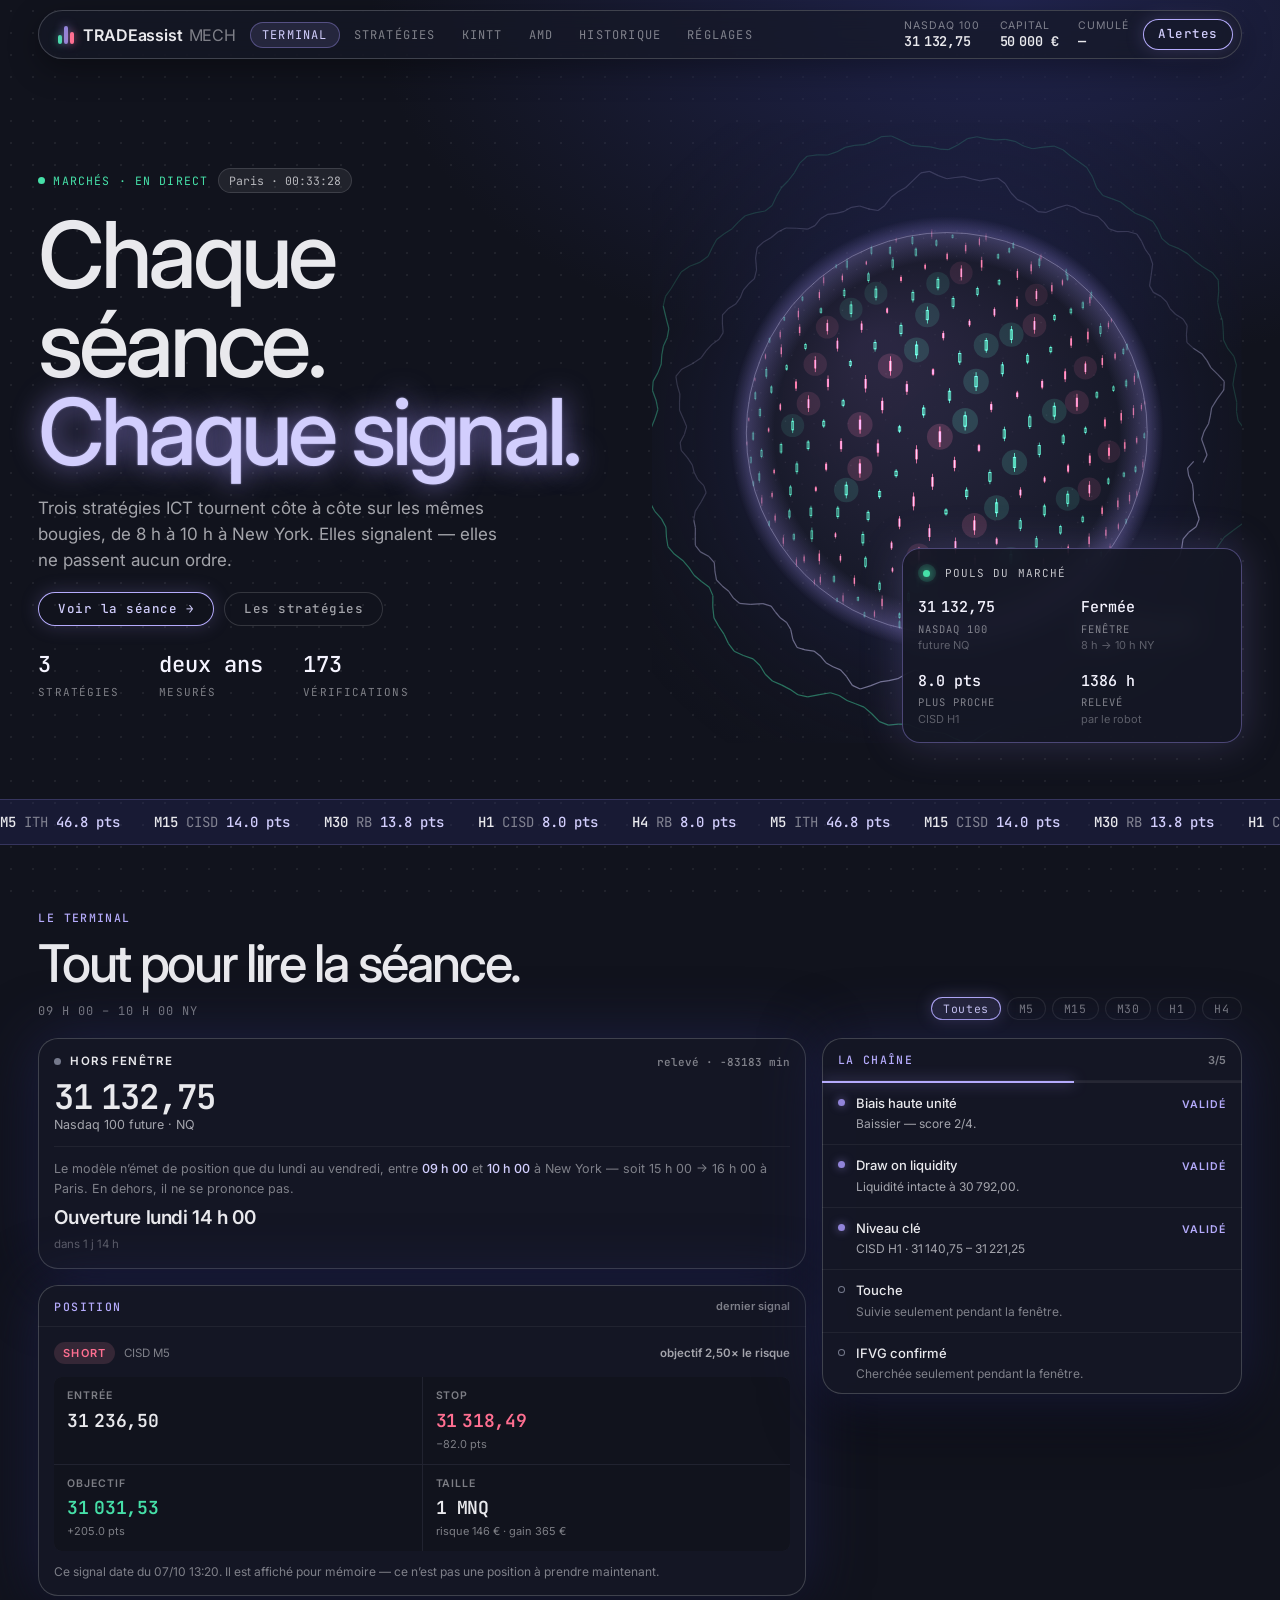
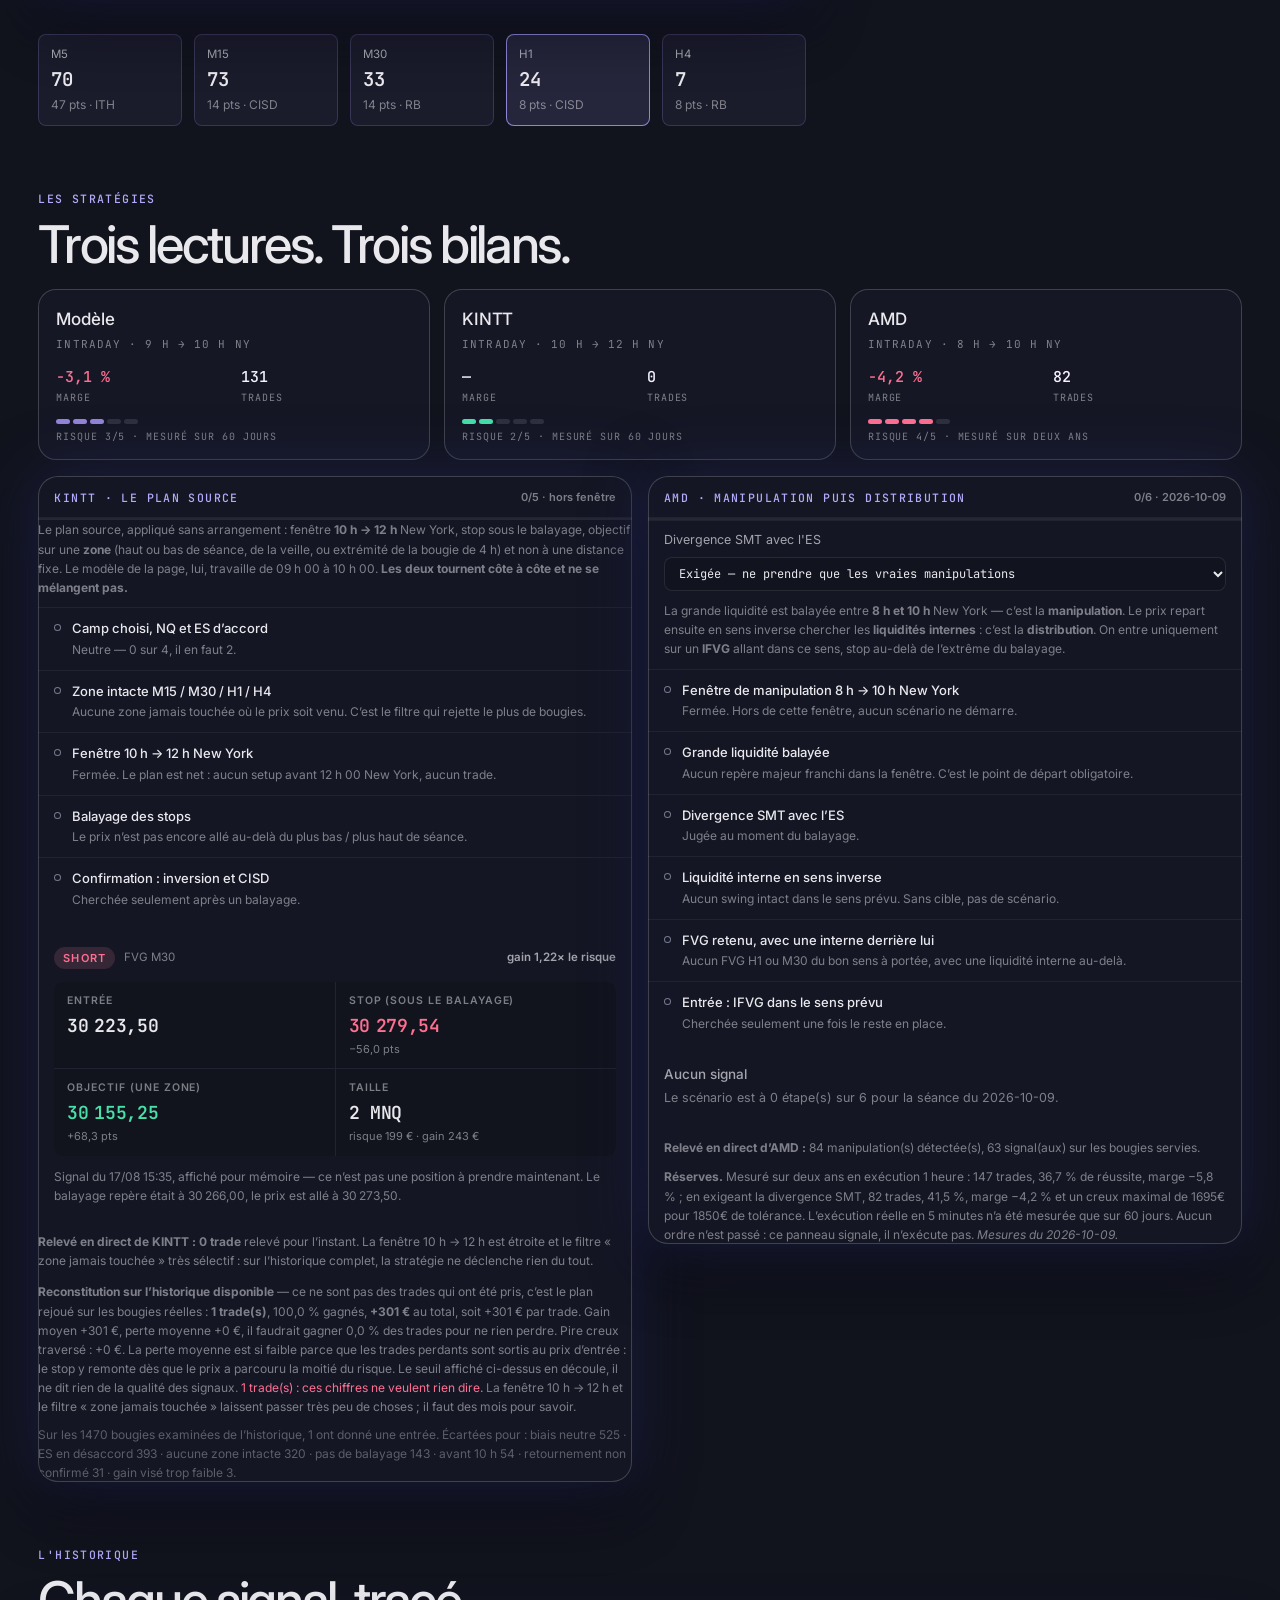
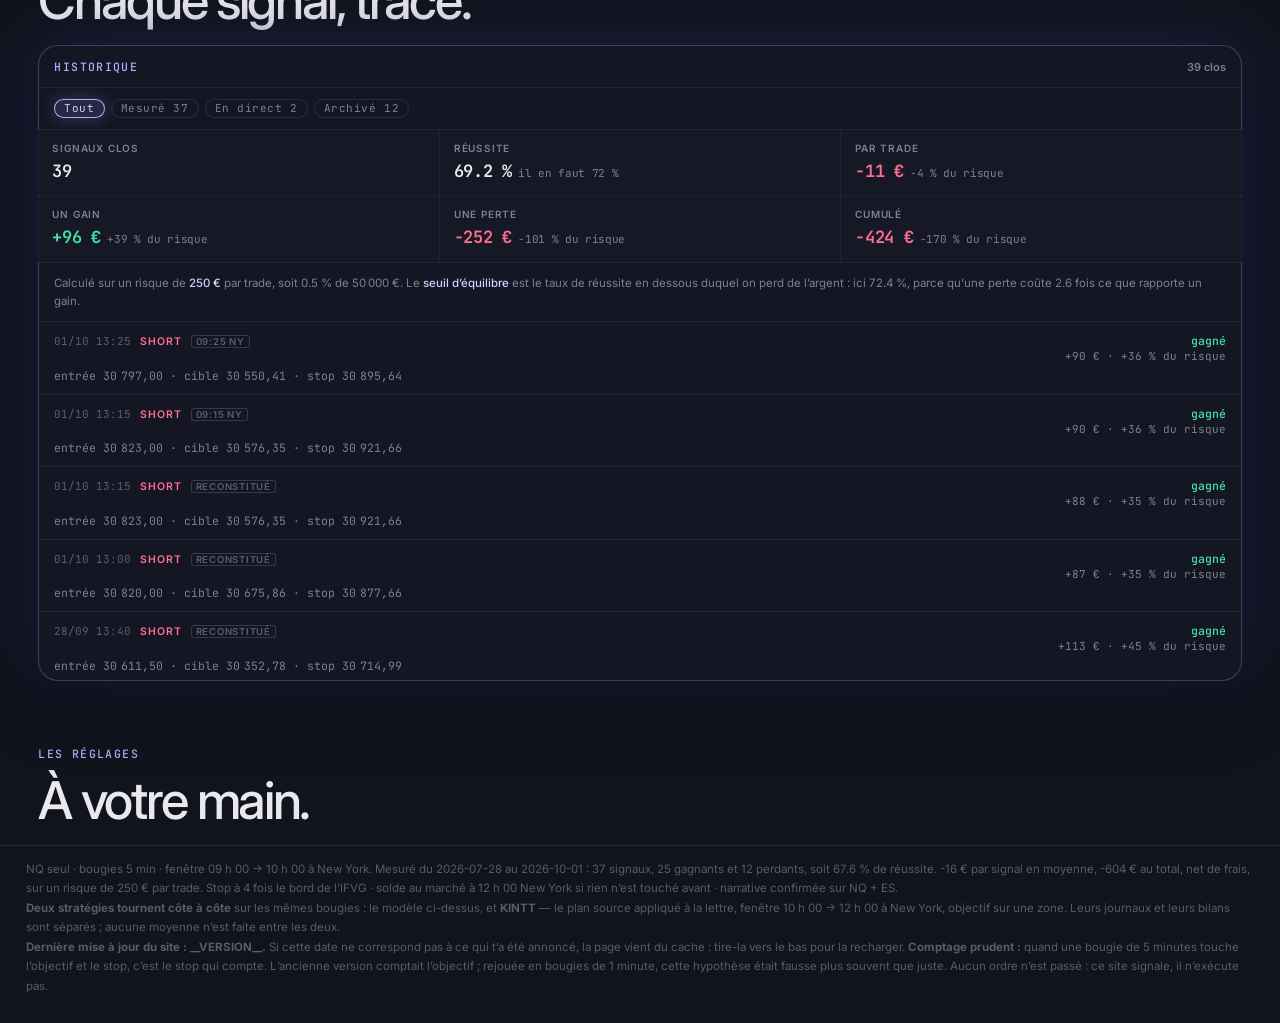
==== commit 0c5d96cc: "Un gain valait le plafond, pas la distance parcourue — AMD ne gagne pas LE PIRE DÉFAUT DE TOUTE LA S" ====
--- a/index.html
+++ b/index.html
@@ -1465,16 +1465,21 @@
    `verifications` est contrôlé par scripts/test.js, qui compare ce nombre à
    celui de ses propres contrôles : s'il dérive, la suite échoue. */
 const MESURES = {
-  date: '2026-10-06',
-  verifications: 170,
-  // AMD, deux ans, NQ et ES, exécution 1 heure
-  amd: { sansFiltre: { trades: 147, reussite: 37.4, marge: 20.0, creux: 1286 },
-         smtExigee:  { trades:  82, reussite: 41.5, marge: 22.7, creux:  768 },
+  date: '2026-10-09',
+  verifications: 173,
+  // ⚠️ CES CHIFFRES ONT ÉTÉ DIVISÉS PAR CINQ LE 9 OCTOBRE, et ce n'est pas un
+  // changement de marché : c'est la correction d'un défaut. Atteindre
+  // l'objectif créditait le PLAFOND tp2 au lieu de la distance réellement
+  // parcourue. AMD visant la liquidité interne, souvent bien plus proche que
+  // le plafond, chaque gagnant était payé jusqu'à cinq fois trop.
+  //   avant la correction : +13 036 €, marge +22,7 %, 7 trimestres sur 8
+  //   après               :    −985 €, marge  −4,2 %, 3 trimestres sur 8
+  // AMD ne gagne pas d'argent. Le dire est le minimum.
+  amd: { sansFiltre: { trades: 147, reussite: 36.7, marge: -5.8, creux: 3016 },
+         smtExigee:  { trades:  82, reussite: 41.5, marge: -4.2, creux: 1695 },
          duree: 'deux ans', partBalayages: 64 },
-  // le modèle en place, soixante jours, quatre marchés
-  modele: { trades: 168, marge: 6.1, duree: '60 jours' },
+  modele: { trades: 131, marge: -3.1, duree: '60 jours' },
   kintt:  { trades: 0, marge: null, duree: '60 jours' },
-  // la tolérance de perte du compte visé, qui sert à juger un creux
   toleranceCompte: 1850
 };
 /* Les heures viennent des modules, jamais d'un littéral. */
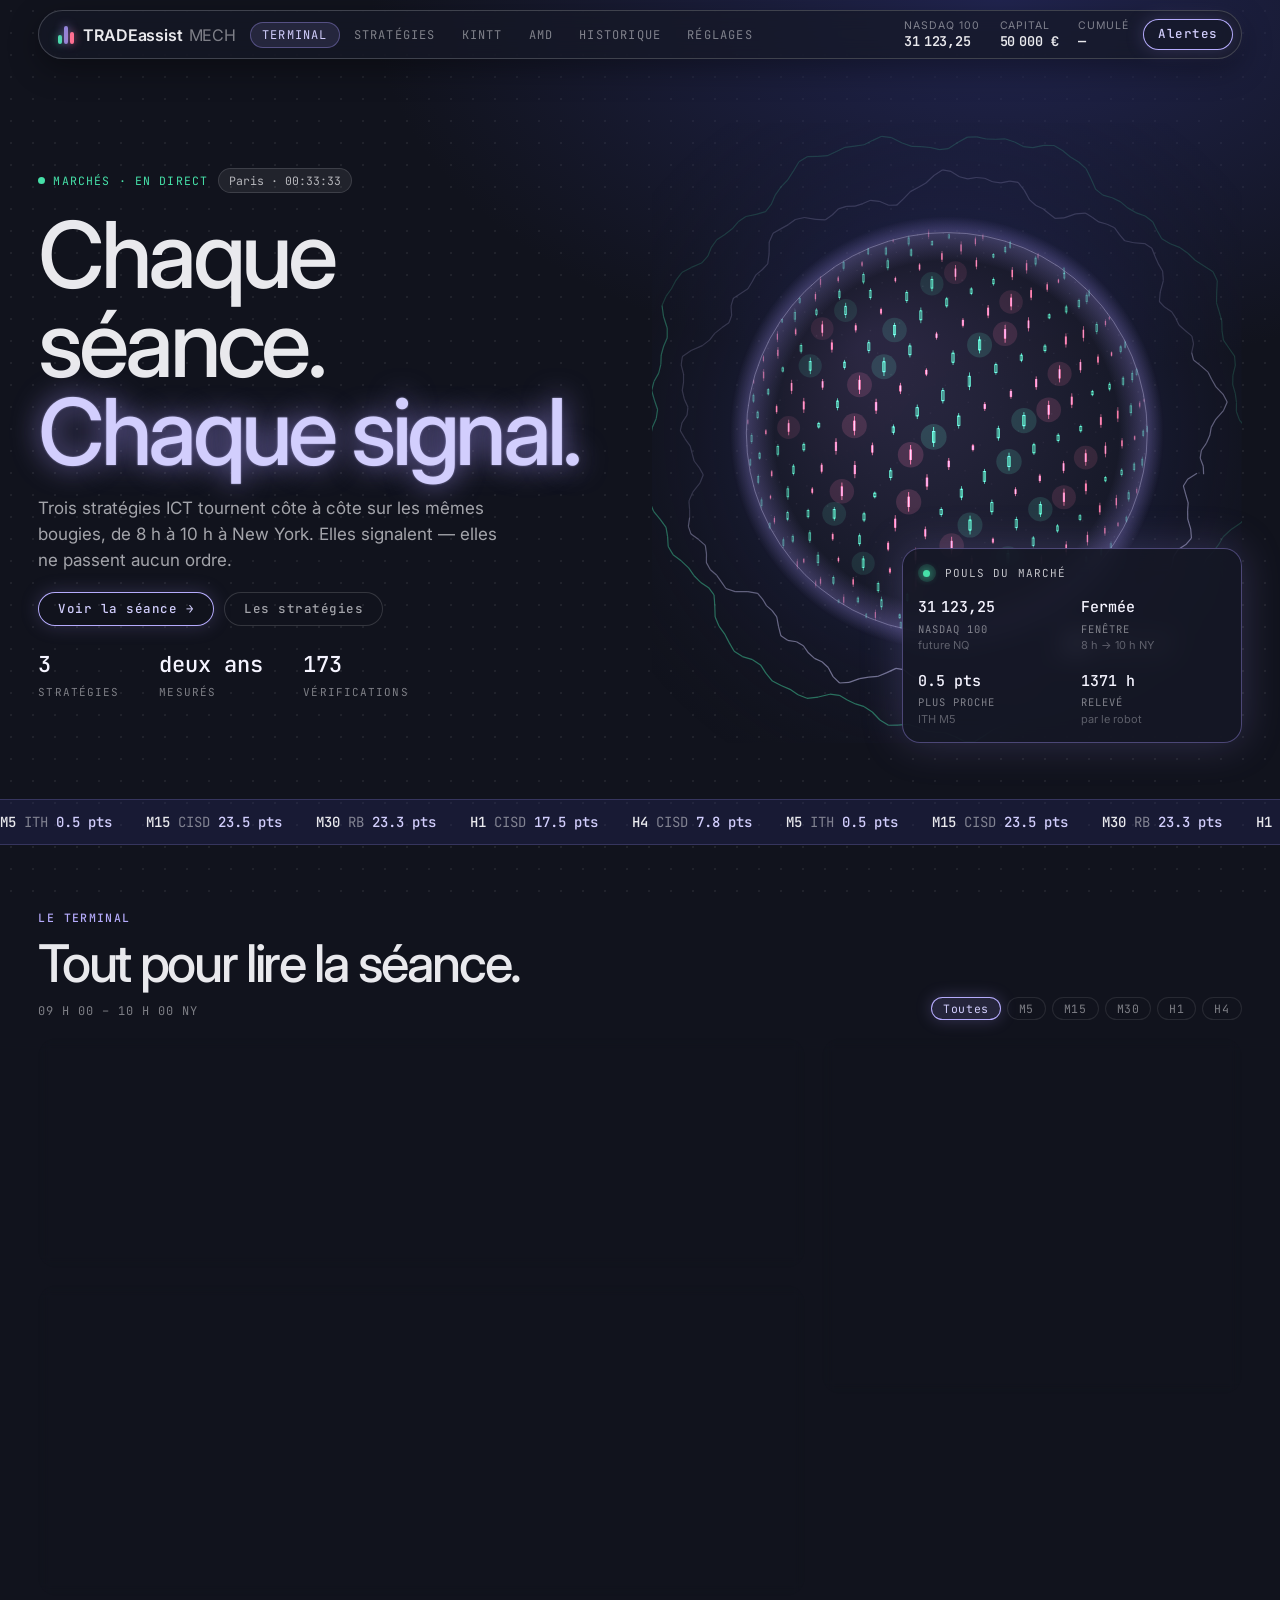
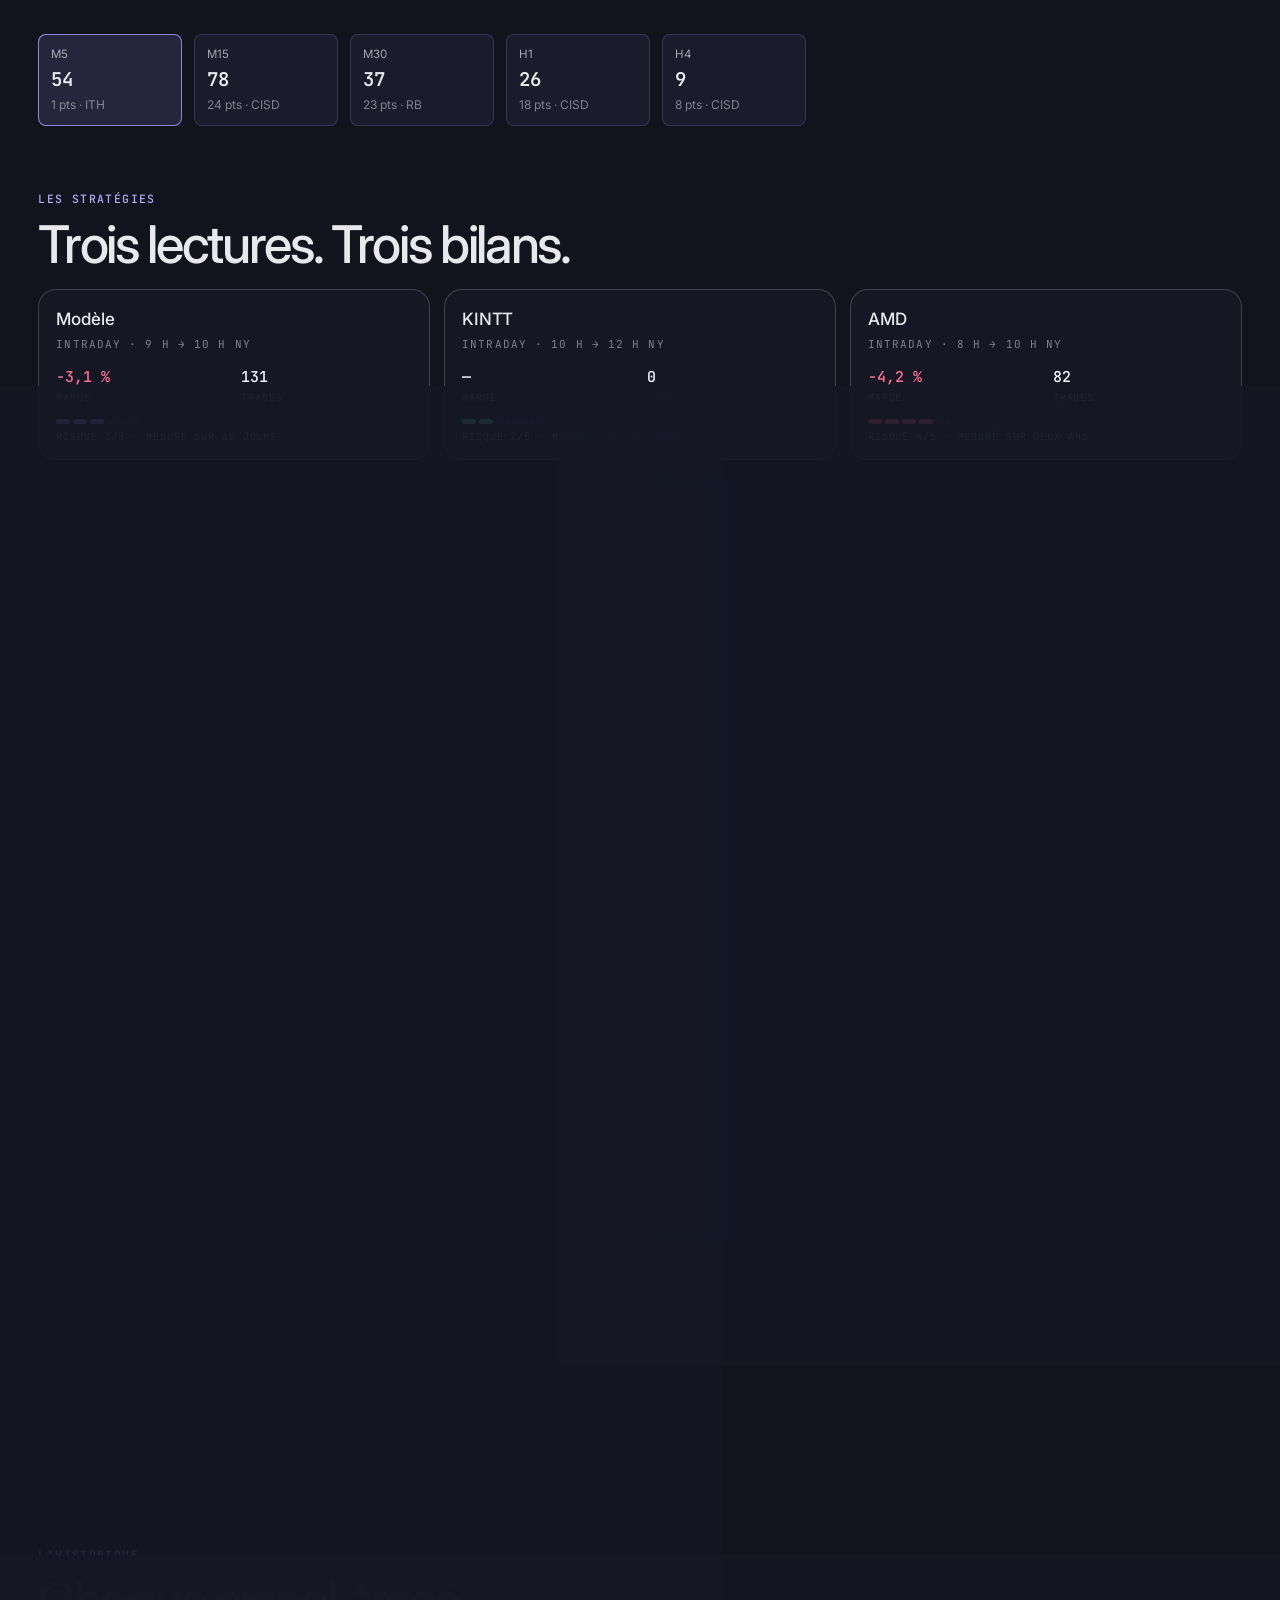
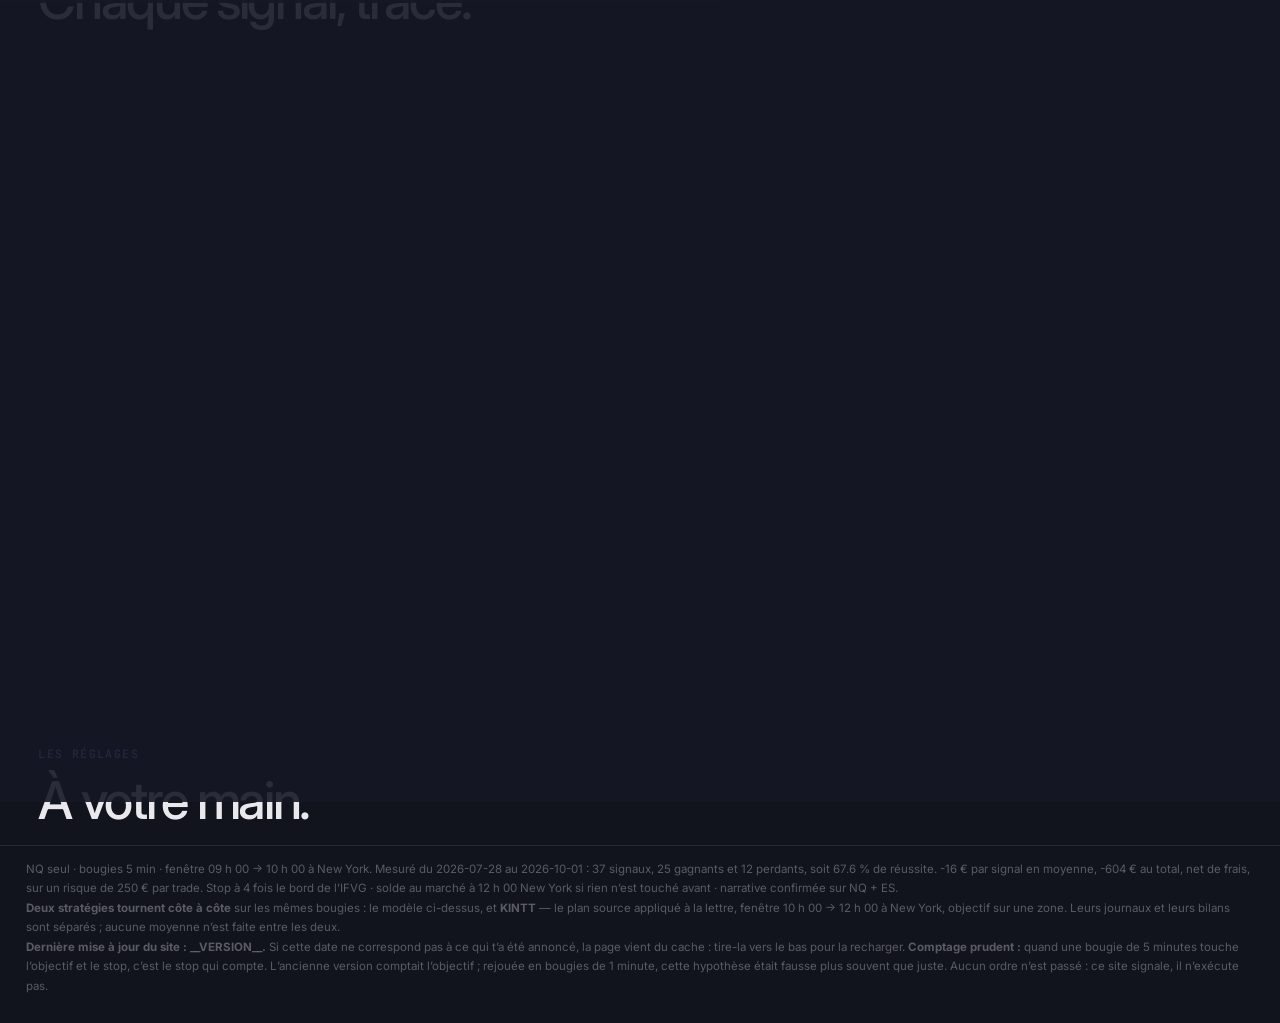
==== commit a34f1f17: "AMD échoue les six épreuves · zéro sur six Refaites avec le crédit corrigé. Elles avaient toutes été" ====
--- a/index.html
+++ b/index.html
@@ -1475,6 +1475,13 @@
   //   avant la correction : +13 036 €, marge +22,7 %, 7 trimestres sur 8
   //   après               :    −985 €, marge  −4,2 %, 3 trimestres sur 8
   // AMD ne gagne pas d'argent. Le dire est le minimum.
+  //
+  // LES SIX ÉPREUVES, REFAITES LE 11 OCTOBRE AVEC LE CRÉDIT CORRIGÉ :
+  // ZÉRO SUR SIX. Elles avaient toutes été passées sur des gains gonflés
+  // cinq fois. La plus accablante est la deuxième : une entrée prise AU
+  // HASARD dans la même fenêtre rapporte +50 € par trade quand le modèle en
+  // perd 15. Sa règle d'entrée ne fait pas mieux que le hasard — elle fait
+  // nettement PIRE.
   amd: { sansFiltre: { trades: 147, reussite: 36.7, marge: -5.8, creux: 3016 },
          smtExigee:  { trades:  82, reussite: 41.5, marge: -4.2, creux: 1695 },
          duree: 'deux ans', partBalayages: 64 },
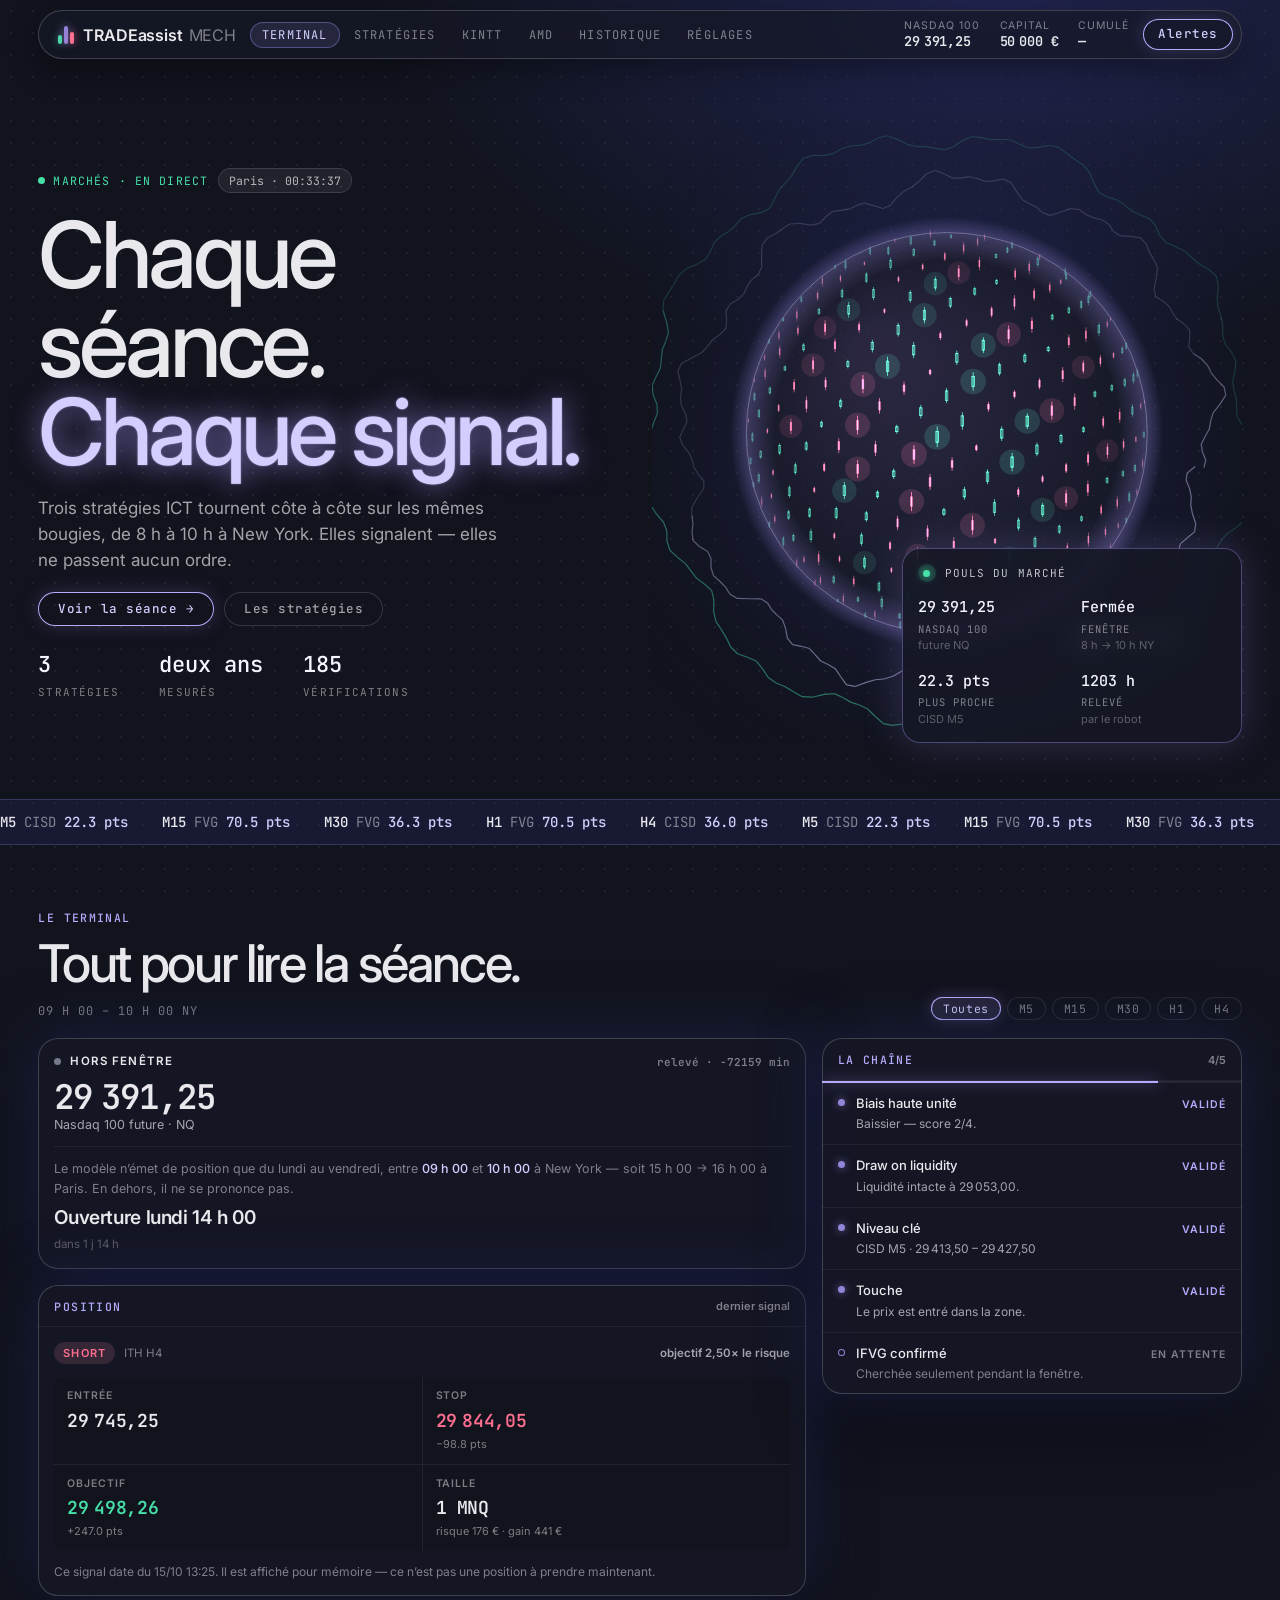
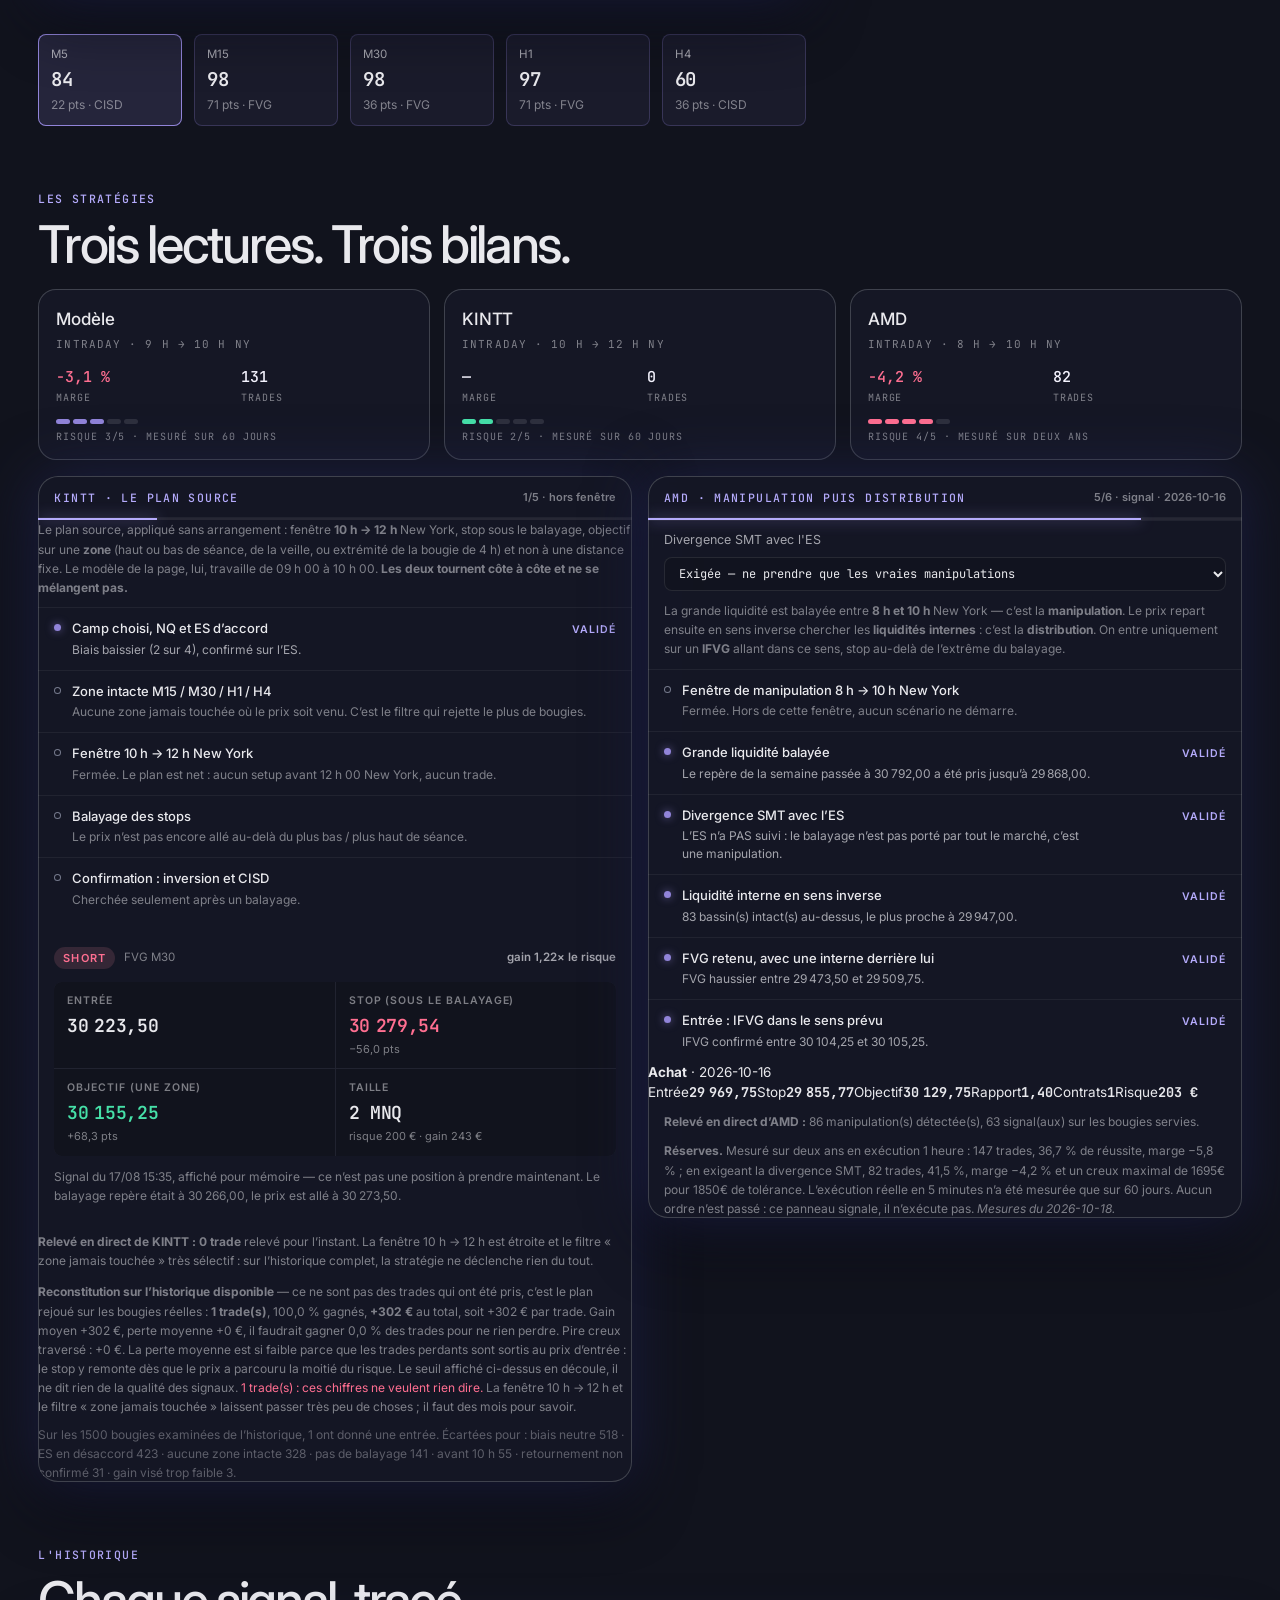
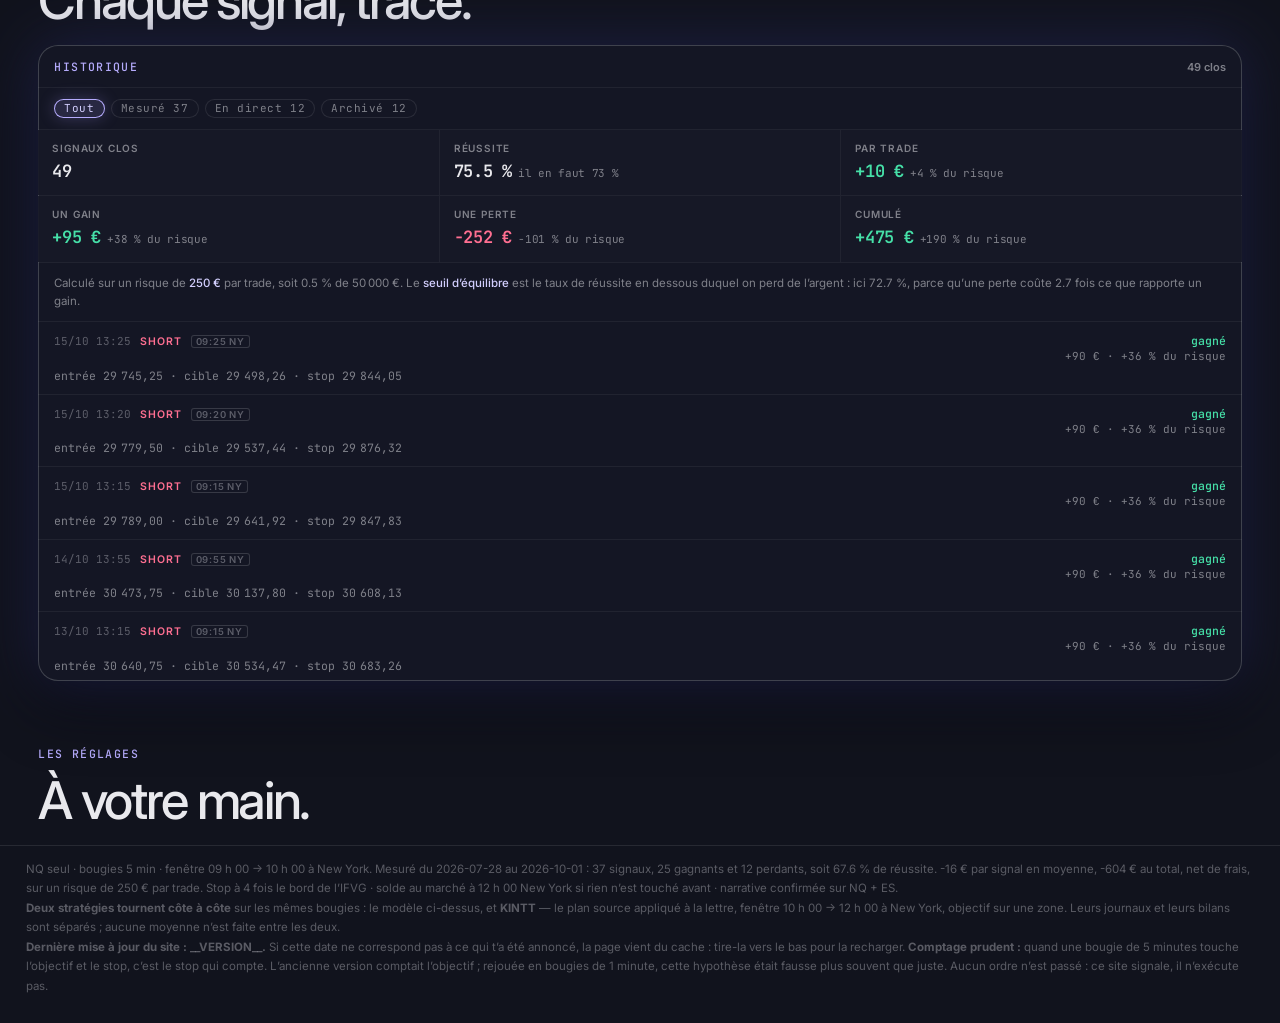
==== commit 5f47d503: "Les sept sources de liquidité du cours : ajoutées, mesurées, sans effet Le cours source liste SEPT s" ====
--- a/index.html
+++ b/index.html
@@ -711,6 +711,7 @@
 <script src="js/position.js"></script>
 <script src="js/modele.js"></script>
 <script src="js/kintt.js"></script>
+<script src="js/dol.js"></script>
 <script src="js/amd.js"></script>
 <script src="js/sphere.js"></script>
 <script src="js/compte.js"></script>
@@ -1465,8 +1466,24 @@
    `verifications` est contrôlé par scripts/test.js, qui compare ce nombre à
    celui de ses propres contrôles : s'il dérive, la suite échoue. */
 const MESURES = {
-  date: '2026-10-09',
-  verifications: 173,
+  date: '2026-10-18',
+  verifications: 185,
+  // 18 OCTOBRE — LES SEPT SOURCES DE LIQUIDITÉ DU COURS SONT AJOUTÉES
+  // (js/dol.js) ET MESURÉES. Le modèle n'en lisait qu'UNE sur sept. L'excuse
+  // était commode : « il perd parce qu'il est amputé ». Elle est fausse.
+  //   · comme OBJECTIFS, ce que dit le cours : AUCUN effet. Les six sources
+  //     ajoutées rendent, au centime près, le chiffre d'avant. La raison est
+  //     mesurée : en visant loin, 121 signaux sur 140 ont déjà leur objectif
+  //     au plafond de 2,5 R, et la liquidité visée est à 12,5 R de médiane.
+  //     Des cibles encore plus lointaines ne déplacent rien.
+  //   · comme NIVEAUX À BALAYER : +746 € → +910 € sur deux ans, 85 trades.
+  //     164 € d'écart sur deux ans, c'est du bruit, pas un avantage.
+  //   · et en les branchant, un REGARD EN AVANT a été trouvé puis corrigé :
+  //     « FVG jamais comblé » se décidait sur TOUTE la série, donc la liste
+  //     des cibles d'un jour dépendait des semaines suivantes. Corrigé, le
+  //     résultat tombe de +1 167 € à +910 €. Le filet y a gagné un contrôle.
+  // AMD NE GAGNE TOUJOURS PAS D'ARGENT. Les sept sources n'y changent rien.
+  //
   // ⚠️ CES CHIFFRES ONT ÉTÉ DIVISÉS PAR CINQ LE 9 OCTOBRE, et ce n'est pas un
   // changement de marché : c'est la correction d'un défaut. Atteindre
   // l'objectif créditait le PLAFOND tp2 au lieu de la distance réellement
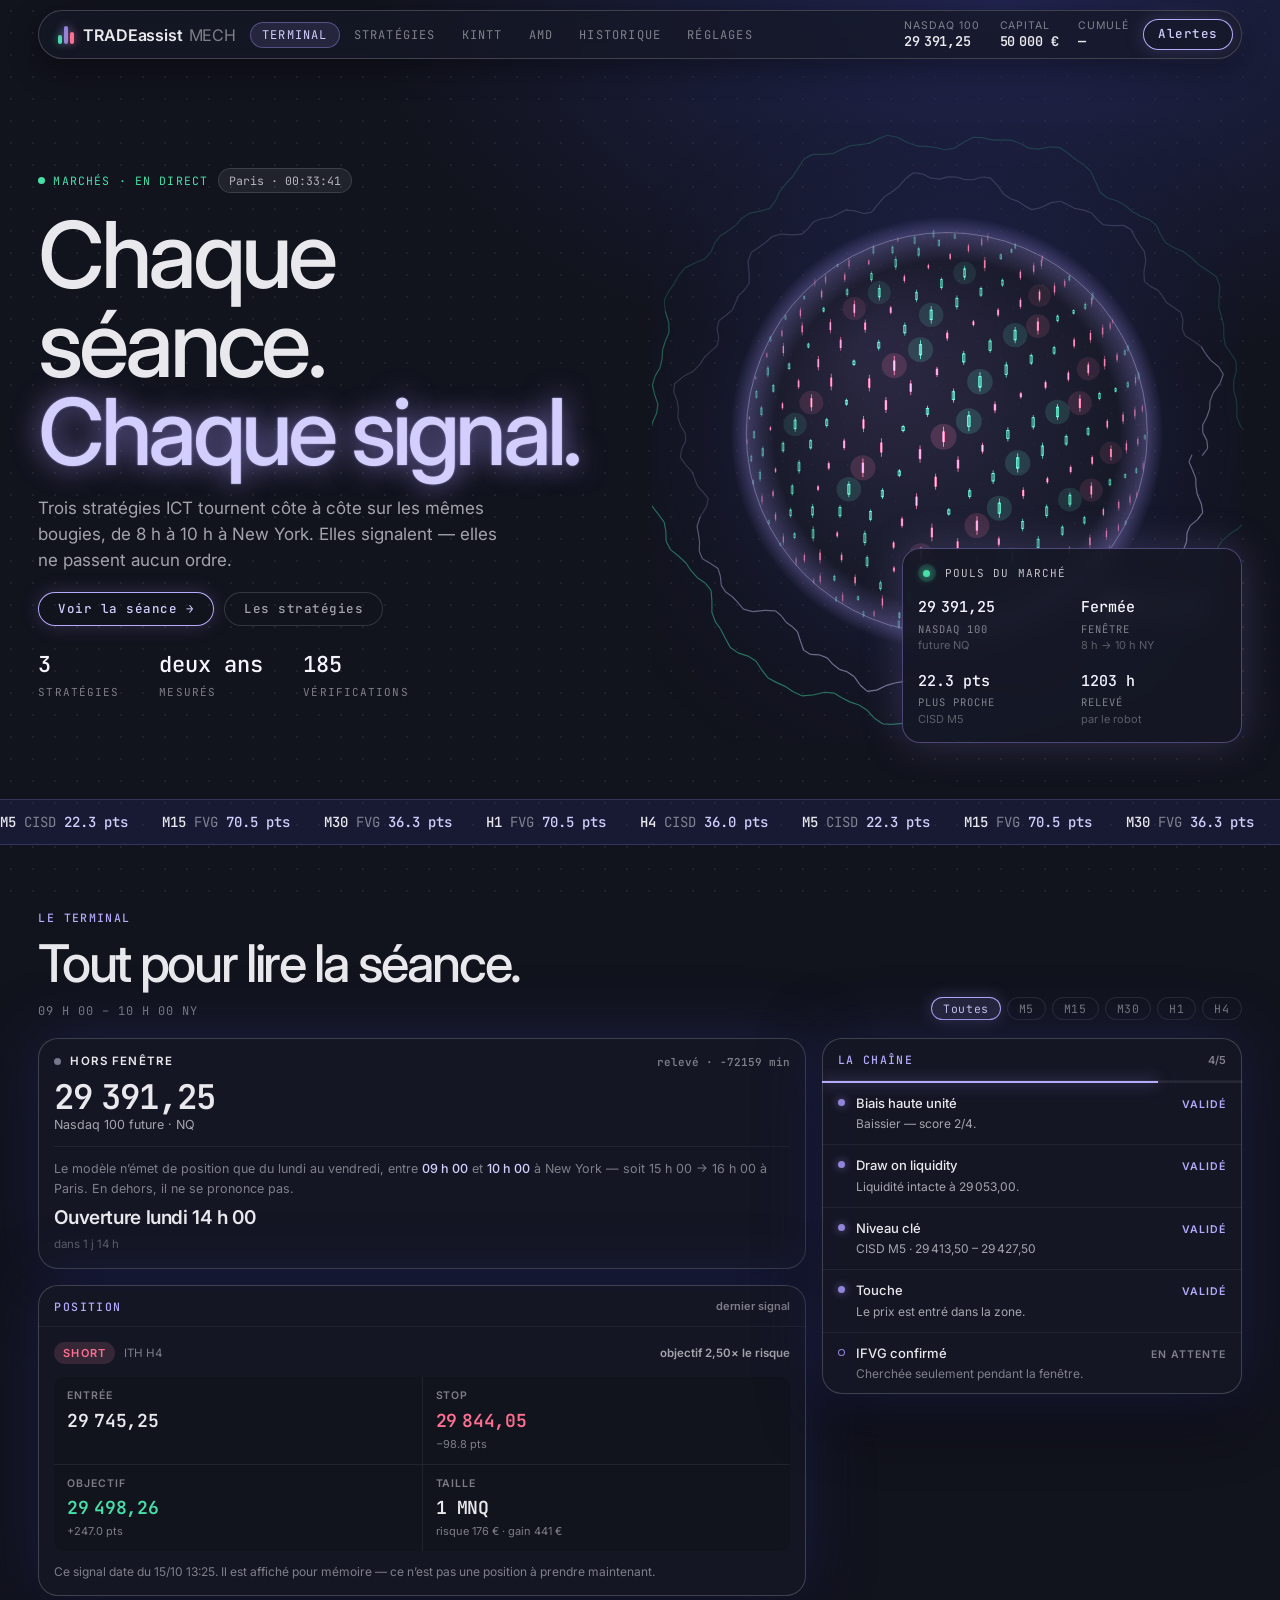
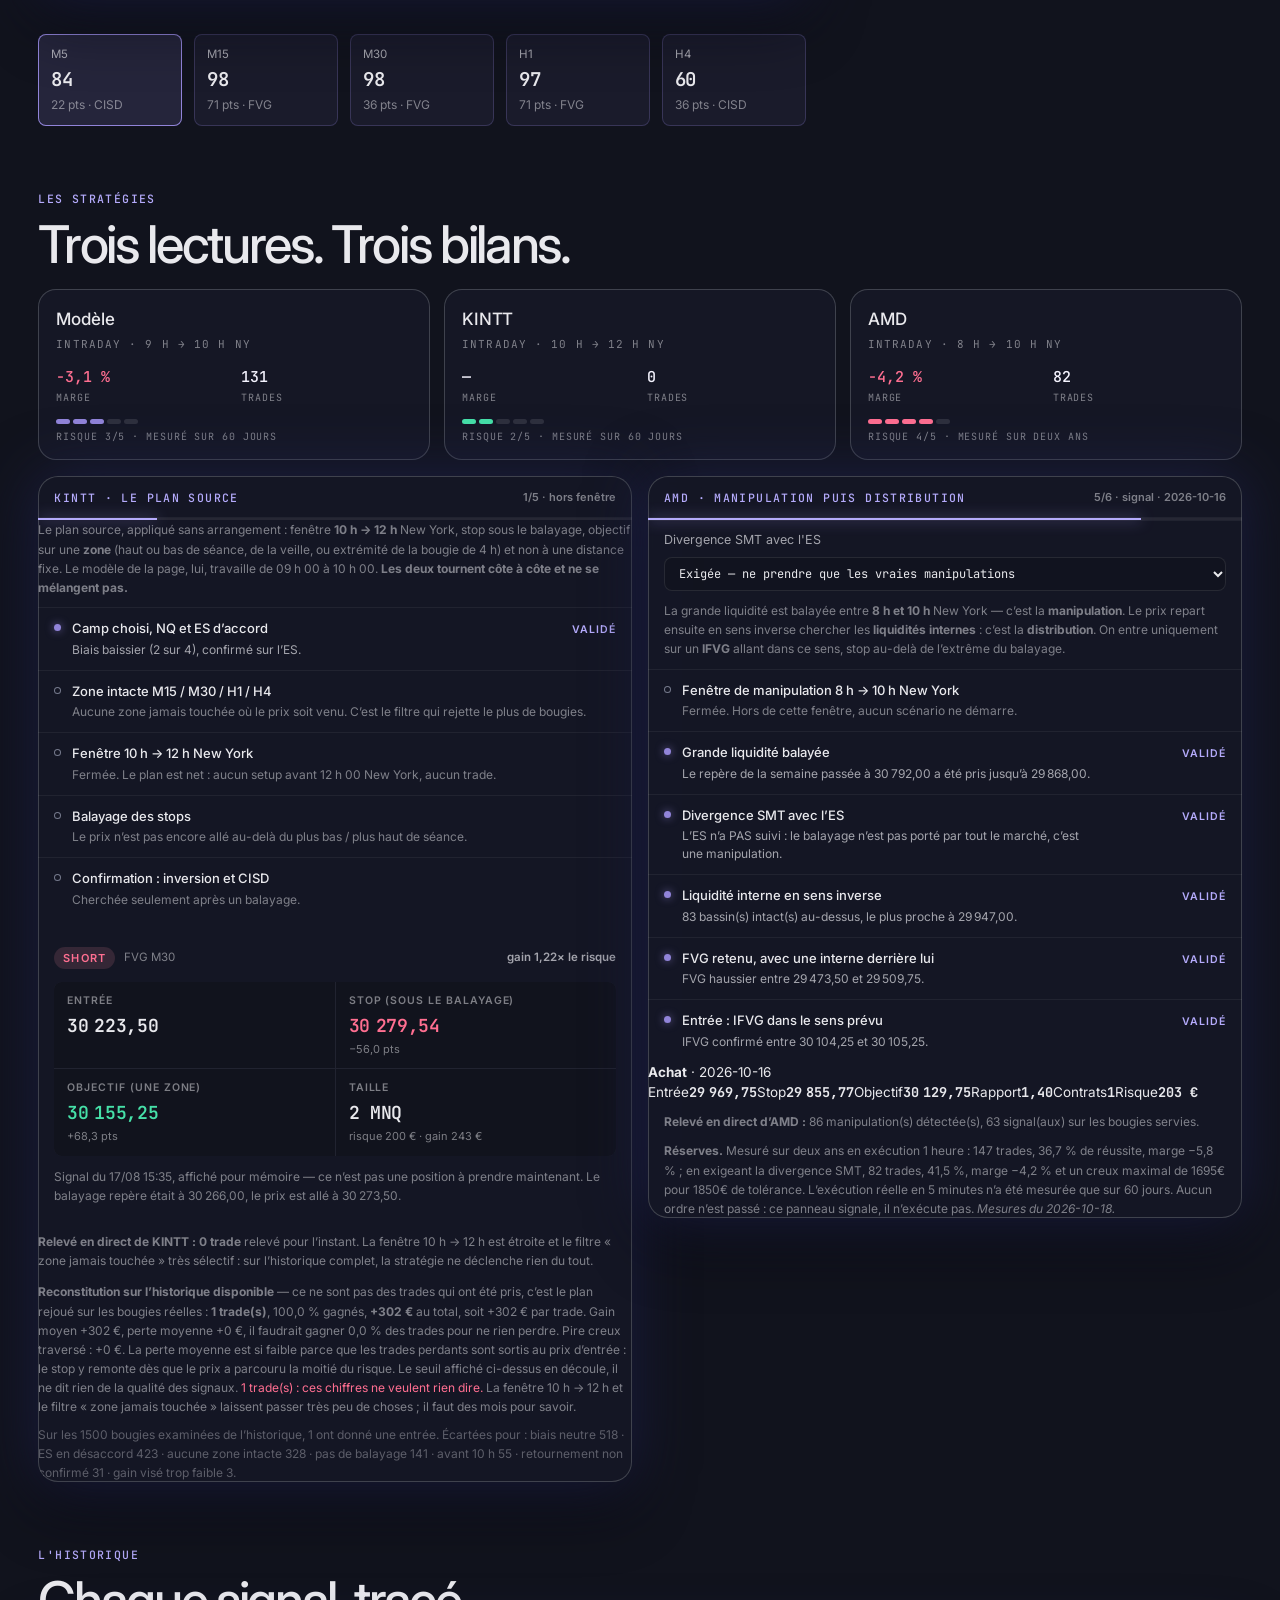
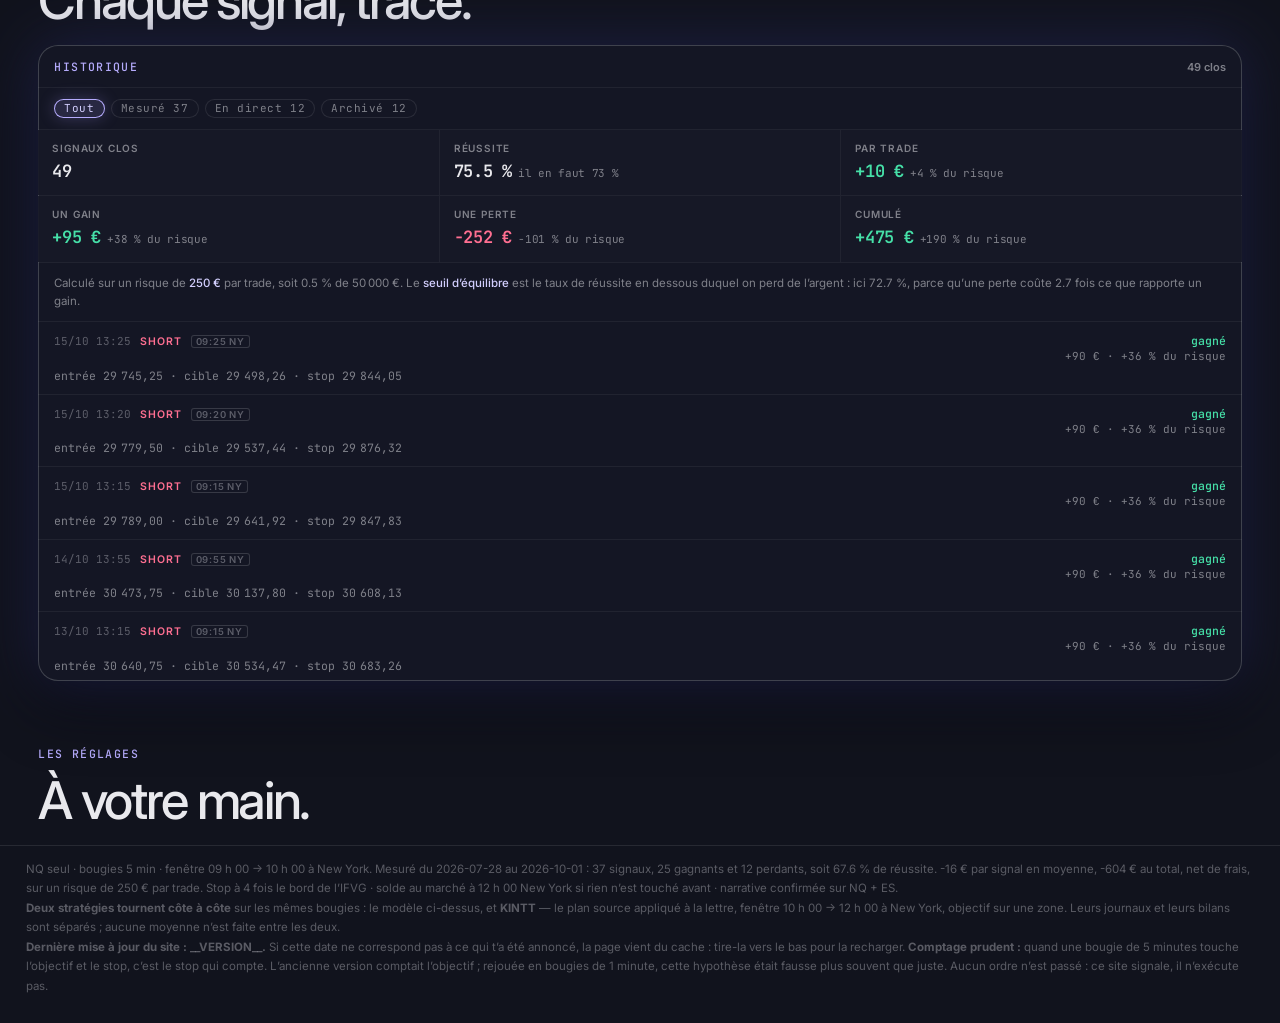
==== commit 19fa7166: "Les six épreuves sur la meilleure des quatre configurations : échec 1, 2, 3 et 6 scripts/amd_epreuve" ====
--- a/index.html
+++ b/index.html
@@ -1482,6 +1482,12 @@
   //     « FVG jamais comblé » se décidait sur TOUTE la série, donc la liste
   //     des cibles d'un jour dépendait des semaines suivantes. Corrigé, le
   //     résultat tombe de +1 167 € à +910 €. Le filet y a gagné un contrôle.
+  //   · LES SIX ÉPREUVES, PASSÉES SUR LA MEILLEURE DES QUATRE CONFIGURATIONS
+  //     (les sept sources comme niveaux à balayer, en visant loin, +910 €) :
+  //     ÉCHEC AUX ÉPREUVES 1, 2, 3 ET 6. Le hasard fait aussi bien que la
+  //     règle sur le sens, sur l'instant, et sur les deux. Et retirer UN
+  //     SEUL MOIS fait tomber le total à −2 181 € : les +910 € de deux ans
+  //     tiennent à un mois.
   // AMD NE GAGNE TOUJOURS PAS D'ARGENT. Les sept sources n'y changent rien.
   //
   // ⚠️ CES CHIFFRES ONT ÉTÉ DIVISÉS PAR CINQ LE 9 OCTOBRE, et ce n'est pas un
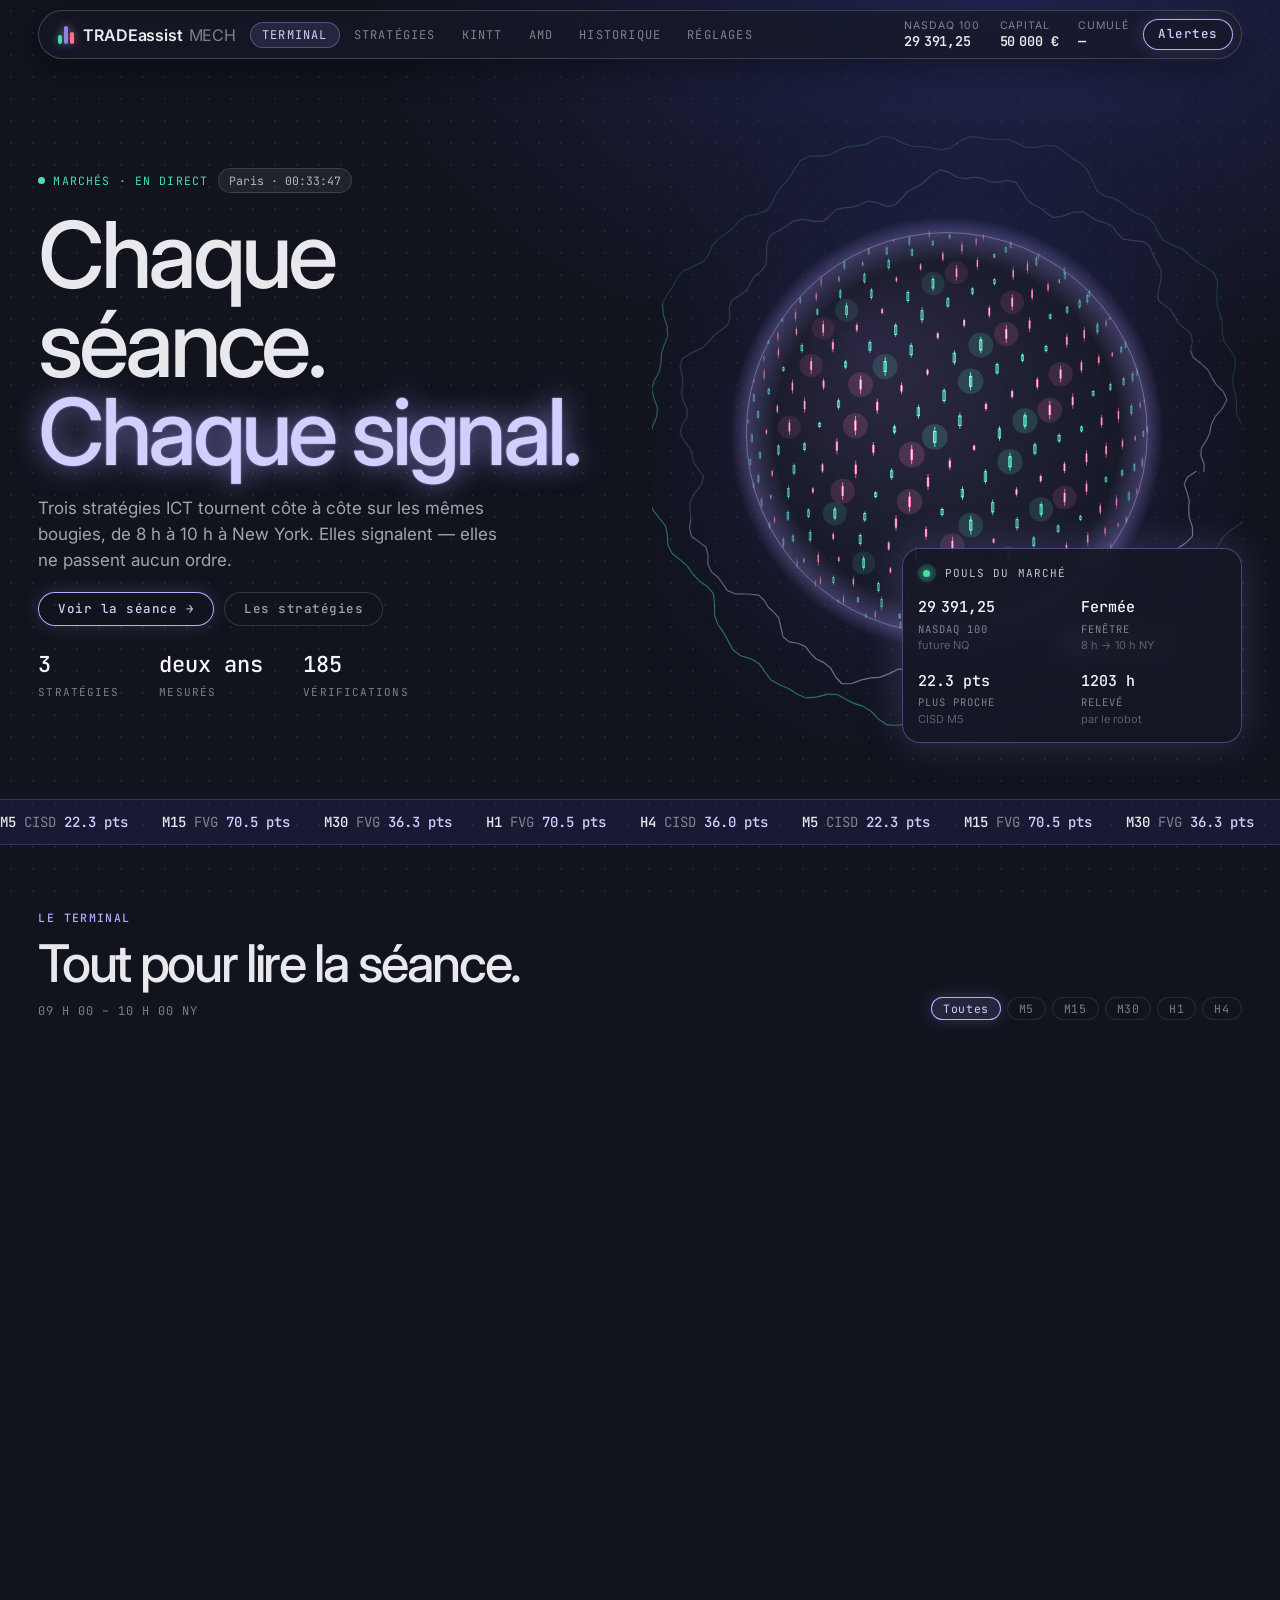
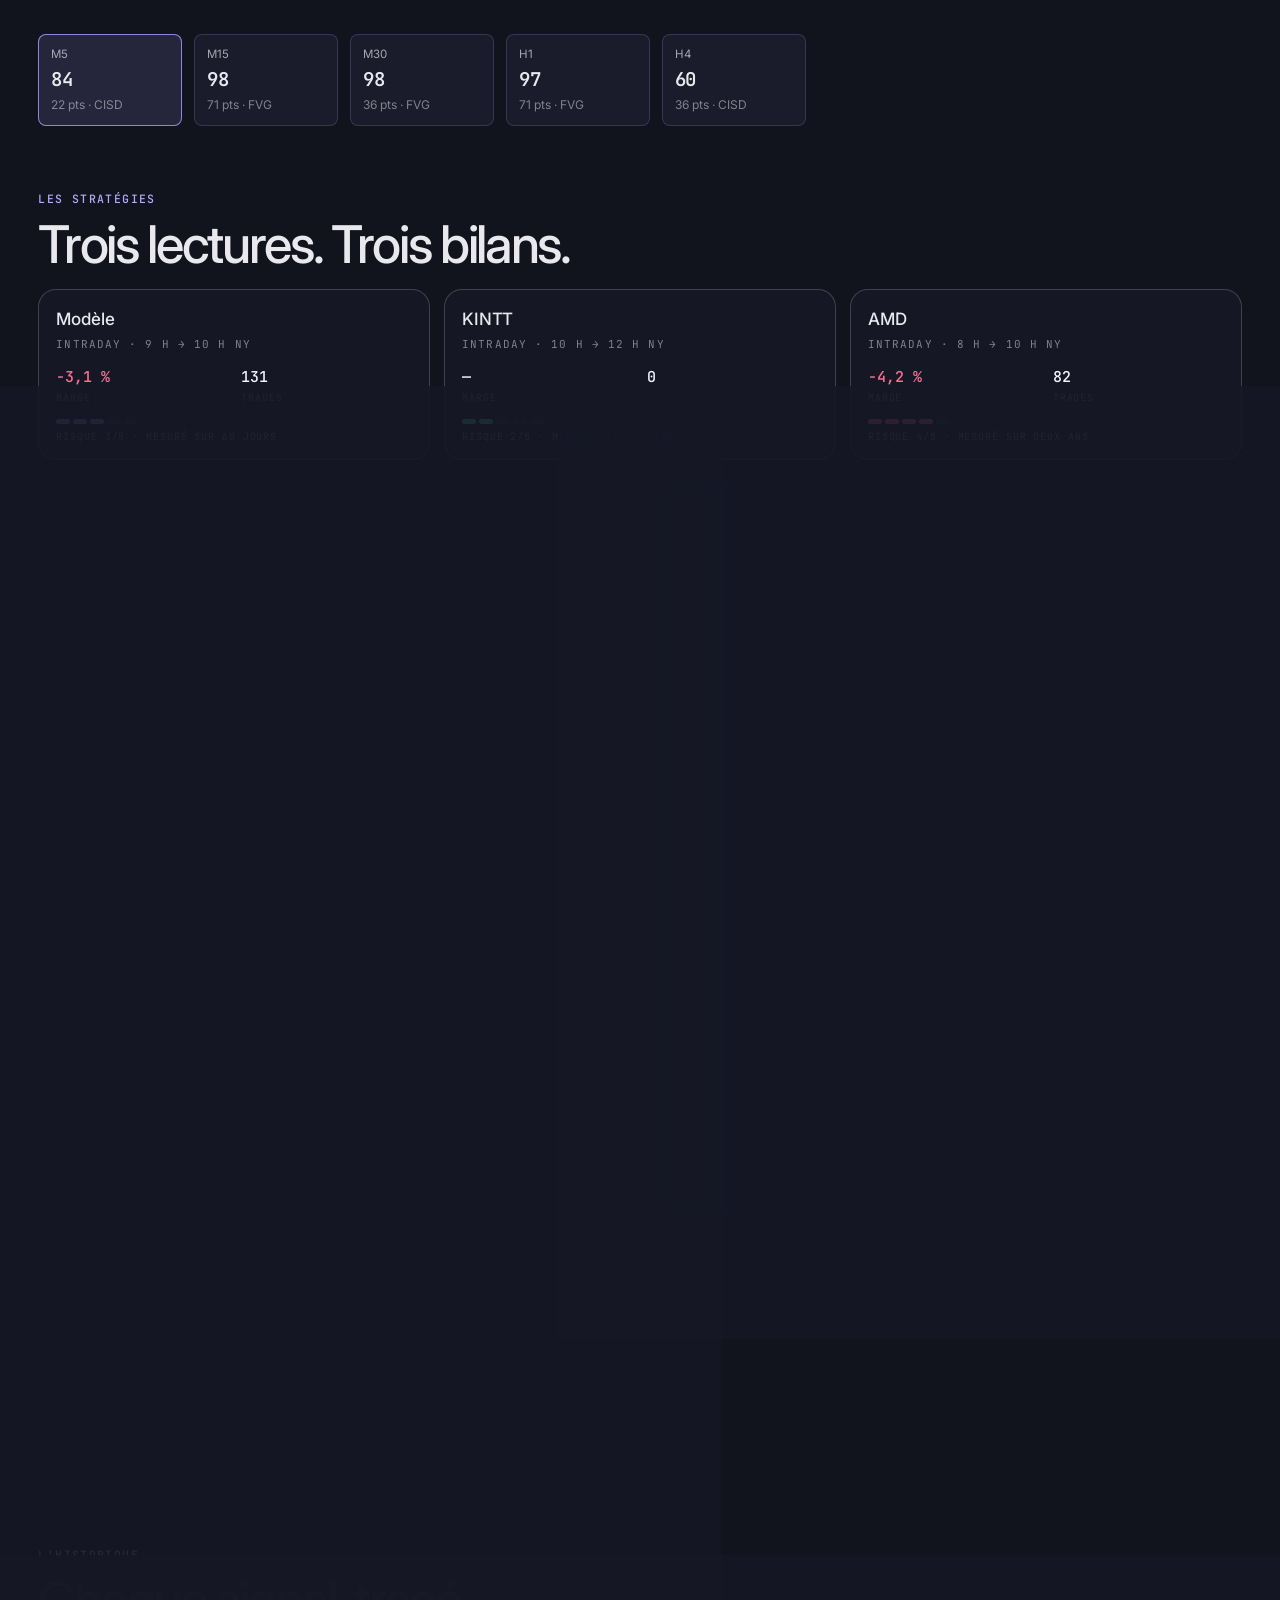
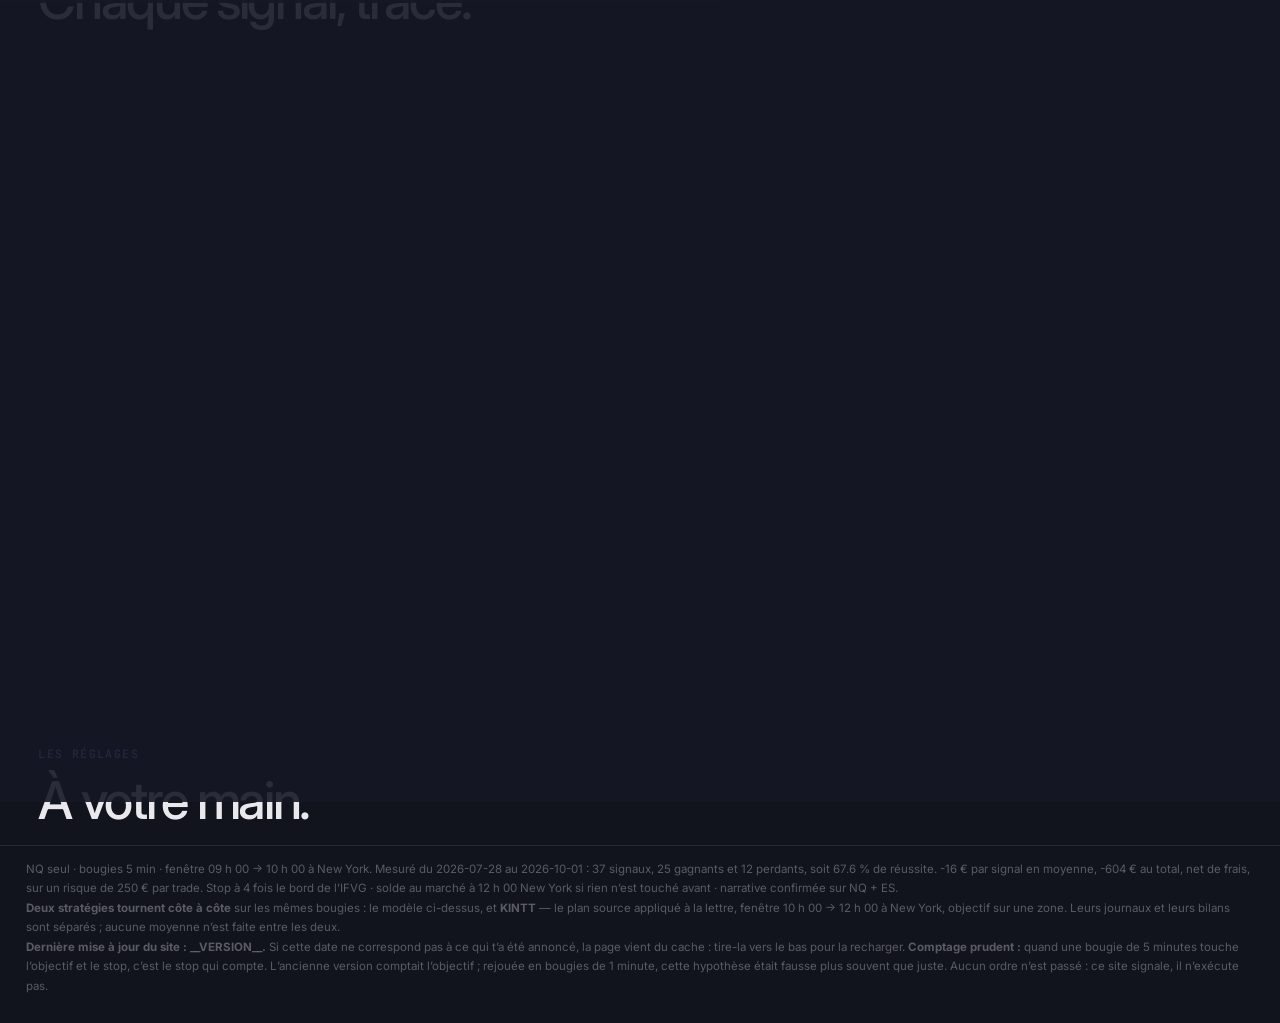
==== commit 2a72628f: "Les épreuves à pleine résolution : 198 tirages sur 200 battent la règle d'entrée Le verdict ne chang" ====
--- a/index.html
+++ b/index.html
@@ -1483,11 +1483,19 @@
   //     des cibles d'un jour dépendait des semaines suivantes. Corrigé, le
   //     résultat tombe de +1 167 € à +910 €. Le filet y a gagné un contrôle.
   //   · LES SIX ÉPREUVES, PASSÉES SUR LA MEILLEURE DES QUATRE CONFIGURATIONS
-  //     (les sept sources comme niveaux à balayer, en visant loin, +910 €) :
-  //     ÉCHEC AUX ÉPREUVES 1, 2, 3 ET 6. Le hasard fait aussi bien que la
-  //     règle sur le sens, sur l'instant, et sur les deux. Et retirer UN
-  //     SEUL MOIS fait tomber le total à −2 181 € : les +910 € de deux ans
-  //     tiennent à un mois.
+  //     (les sept sources comme niveaux à balayer, en visant loin, +910 €,
+  //     85 trades, 200 tirages) : ÉCHEC AUX ÉPREUVES 1, 2, 3 ET 6.
+  //       1 · sens au hasard      41 tirages sur 200 font aussi bien ou mieux
+  //       2 · instant au hasard  198 tirages sur 200 font aussi bien ou mieux,
+  //           et leur MÉDIANE rapporte +53 € par trade quand le modèle en
+  //           fait +11. Sa règle d'entrée est près de cinq fois PIRE qu'une
+  //           bougie tirée au sort entre 9 h et 12 h NY. C'est la mesure la
+  //           plus accablante du dépôt, et les sept sources ne l'ont pas
+  //           bougée.
+  //       3 · les deux au hasard  68 tirages sur 200 font aussi bien ou mieux
+  //       6 · retirer le seul meilleur mois laisse −101 € ; les cinq plus
+  //           gros gains pèsent +3 092 € sur un total de +910 €, soit 340 %,
+  //           et sans eux le total vaut −2 181 €.
   // AMD NE GAGNE TOUJOURS PAS D'ARGENT. Les sept sources n'y changent rien.
   //
   // ⚠️ CES CHIFFRES ONT ÉTÉ DIVISÉS PAR CINQ LE 9 OCTOBRE, et ce n'est pas un
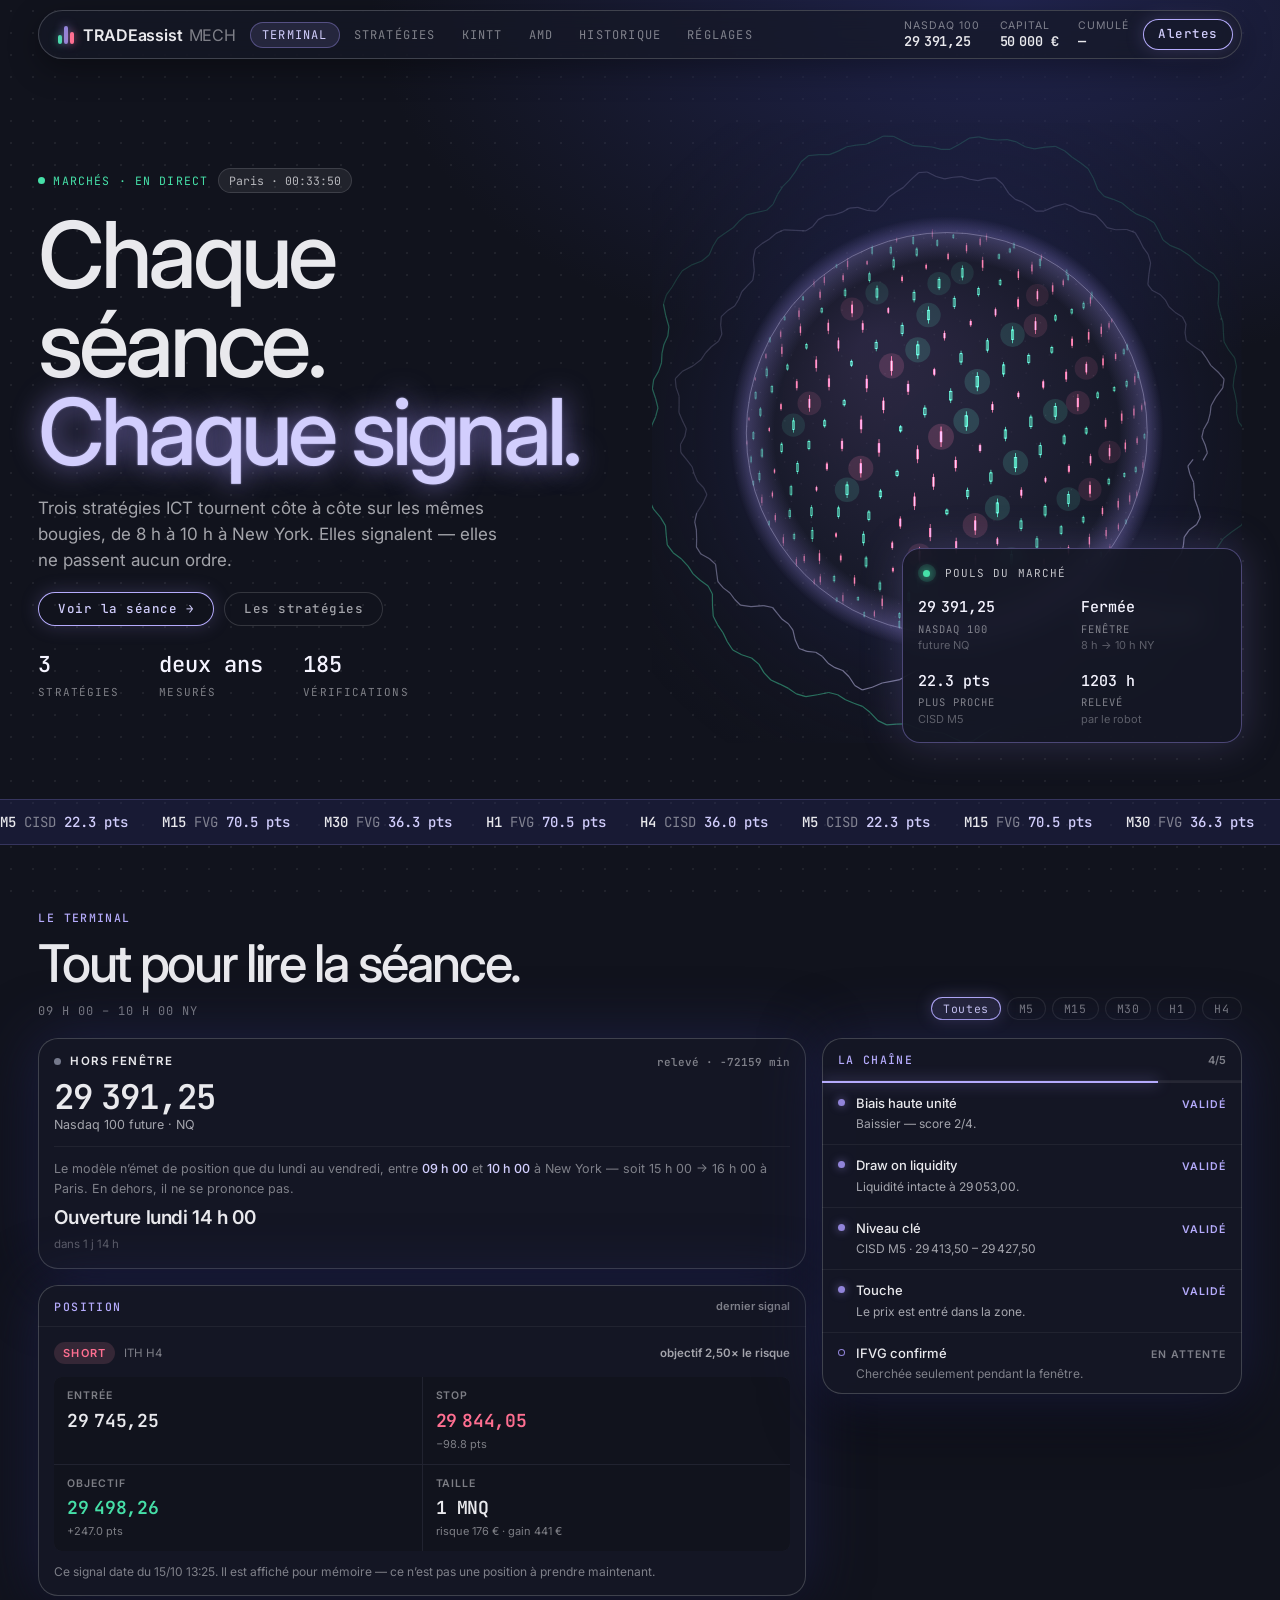
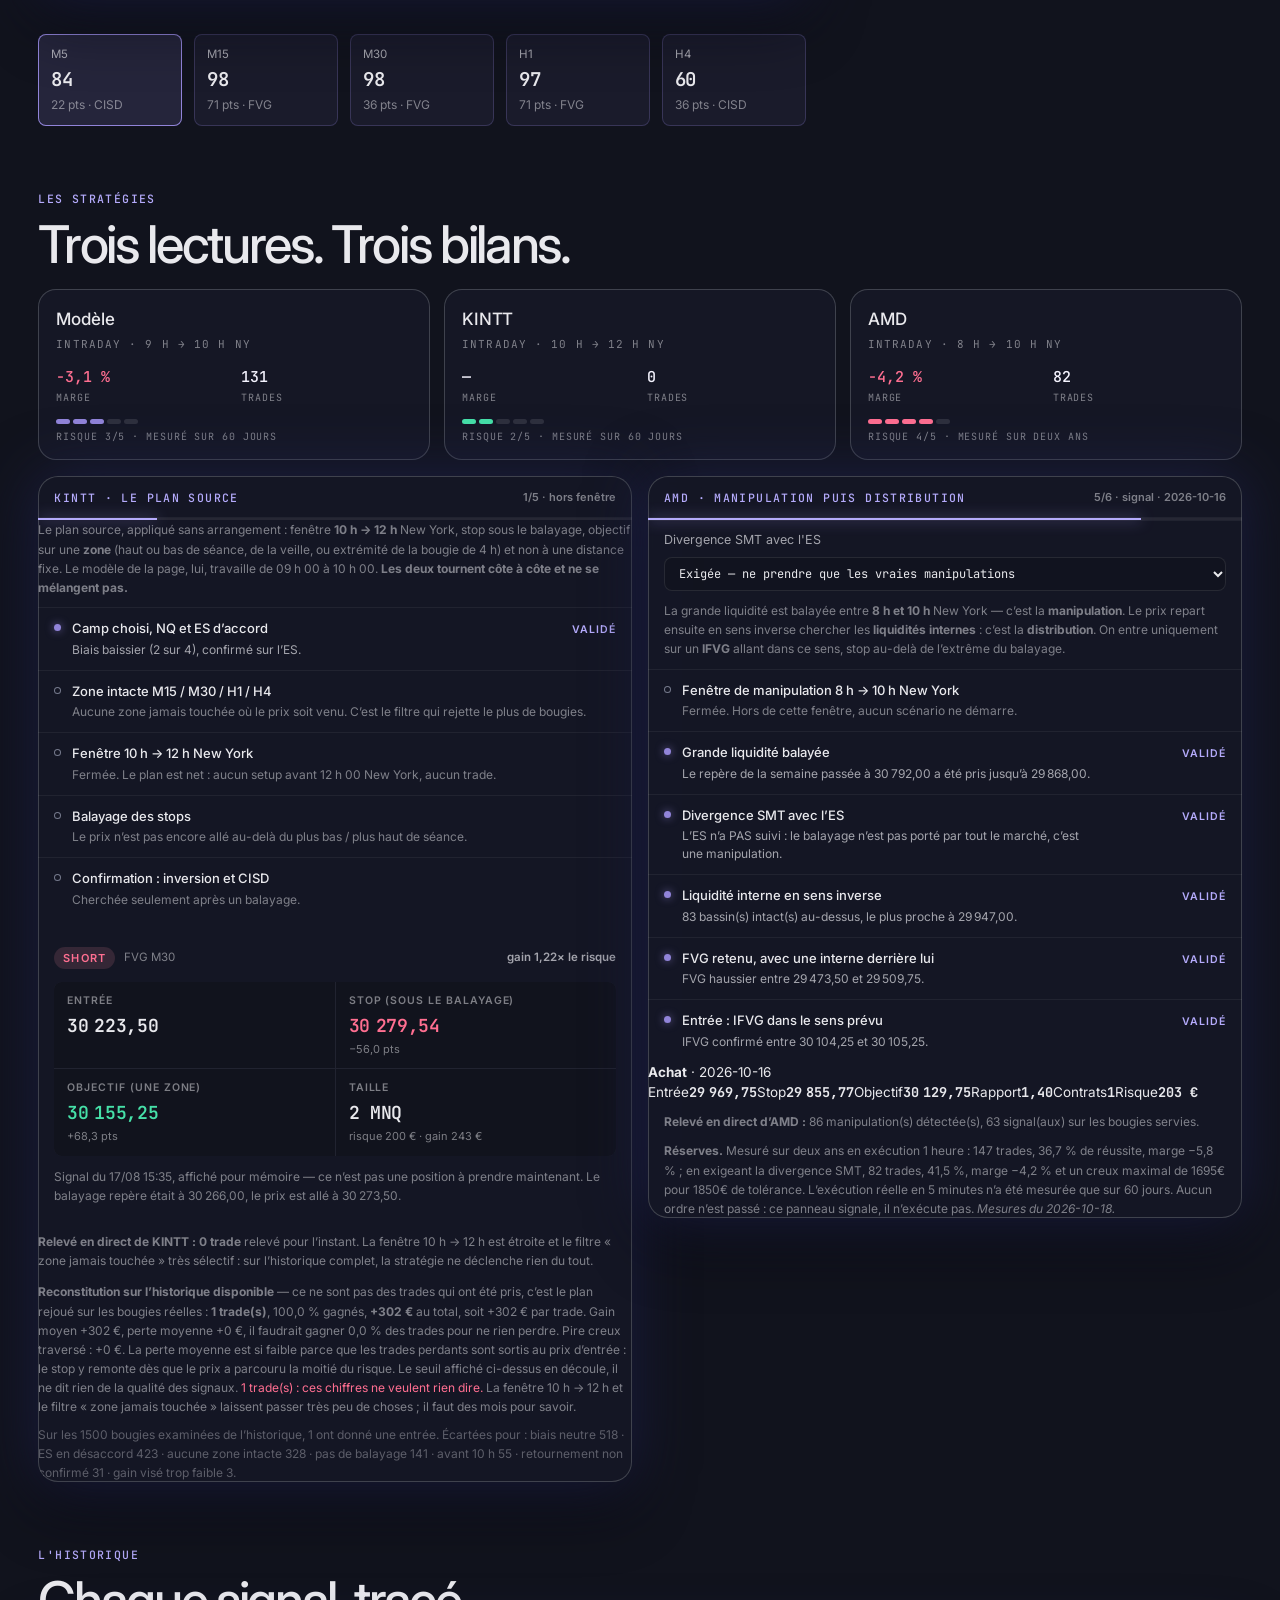
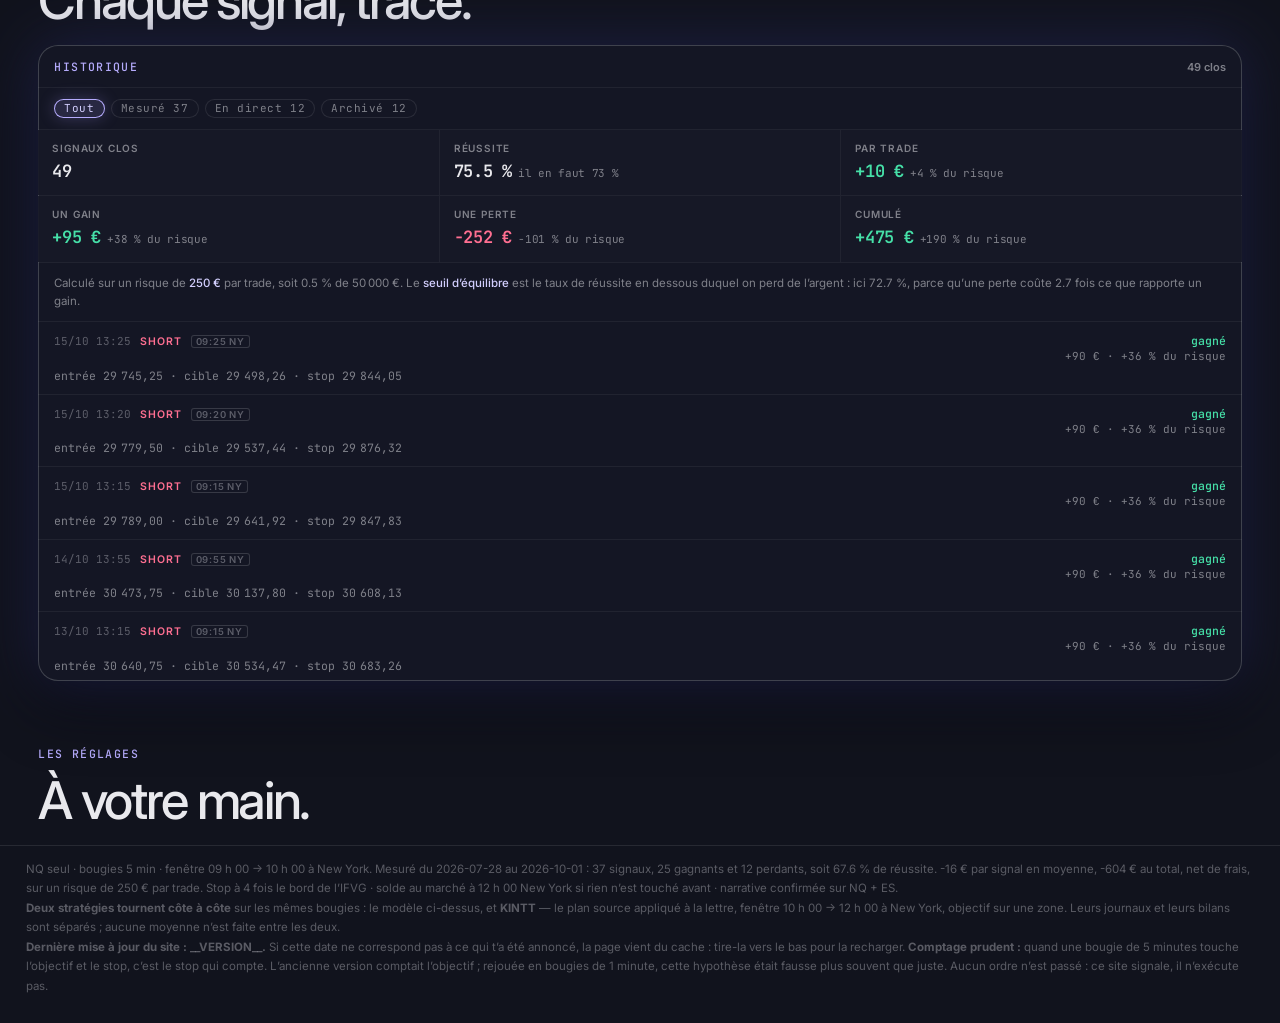
==== commit 557e10fe: "Le sens est une pièce de monnaie : 49,7 % sur 211 scénarios « Est-ce que les déductions sur où va al" ====
--- a/index.html
+++ b/index.html
@@ -1496,6 +1496,24 @@
   //       6 · retirer le seul meilleur mois laisse −101 € ; les cinq plus
   //           gros gains pèsent +3 092 € sur un total de +910 €, soit 340 %,
   //           et sans eux le total vaut −2 181 €.
+  //
+  // 19 OCTOBRE — LE SENS EST-IL SOUVENT BON ? (scripts/sens.js)
+  // Le taux de réussite des trades ne répondait pas à la question : il mêle
+  // le sens, la taille du stop et la sortie. Ce test isole le SENS seul, par
+  // un pari symétrique : le prix touche-t-il +1 R avant −1 R ? Même distance
+  // des deux côtés, donc le hasard donne 50 % et le chiffre se compare enfin
+  // à quelque chose.
+  //   60 jours · 211 scénarios · signal 5 min : 49,7 %   (−0,1 écart-type)
+  //   2 ans    ·  83 scénarios · signal 1 h   : 57,4 %   (+1,2 écart-type)
+  //   sens de la journée (clôture du bon côté) : 49,8 % et 45,8 %
+  // LE SENS EST UNE PIÈCE DE MONNAIE. Le gros échantillon, celui dont les
+  // bougies sont assez fines pour qu'on sache dans quel ordre les prix sont
+  // passés, donne 49,7 % — un demi-point SOUS le hasard. Le 57,4 % des deux
+  // ans tient dans le bruit (il faudrait 2 écarts-types) et vient de bougies
+  // d'une heure, douze fois trop grosses pour trancher.
+  // Ce n'est donc pas « le robot a raison mais sort mal » : il ne sait pas
+  // non plus de quel côté le marché va.
+  //
   // AMD NE GAGNE TOUJOURS PAS D'ARGENT. Les sept sources n'y changent rien.
   //
   // ⚠️ CES CHIFFRES ONT ÉTÉ DIVISÉS PAR CINQ LE 9 OCTOBRE, et ce n'est pas un
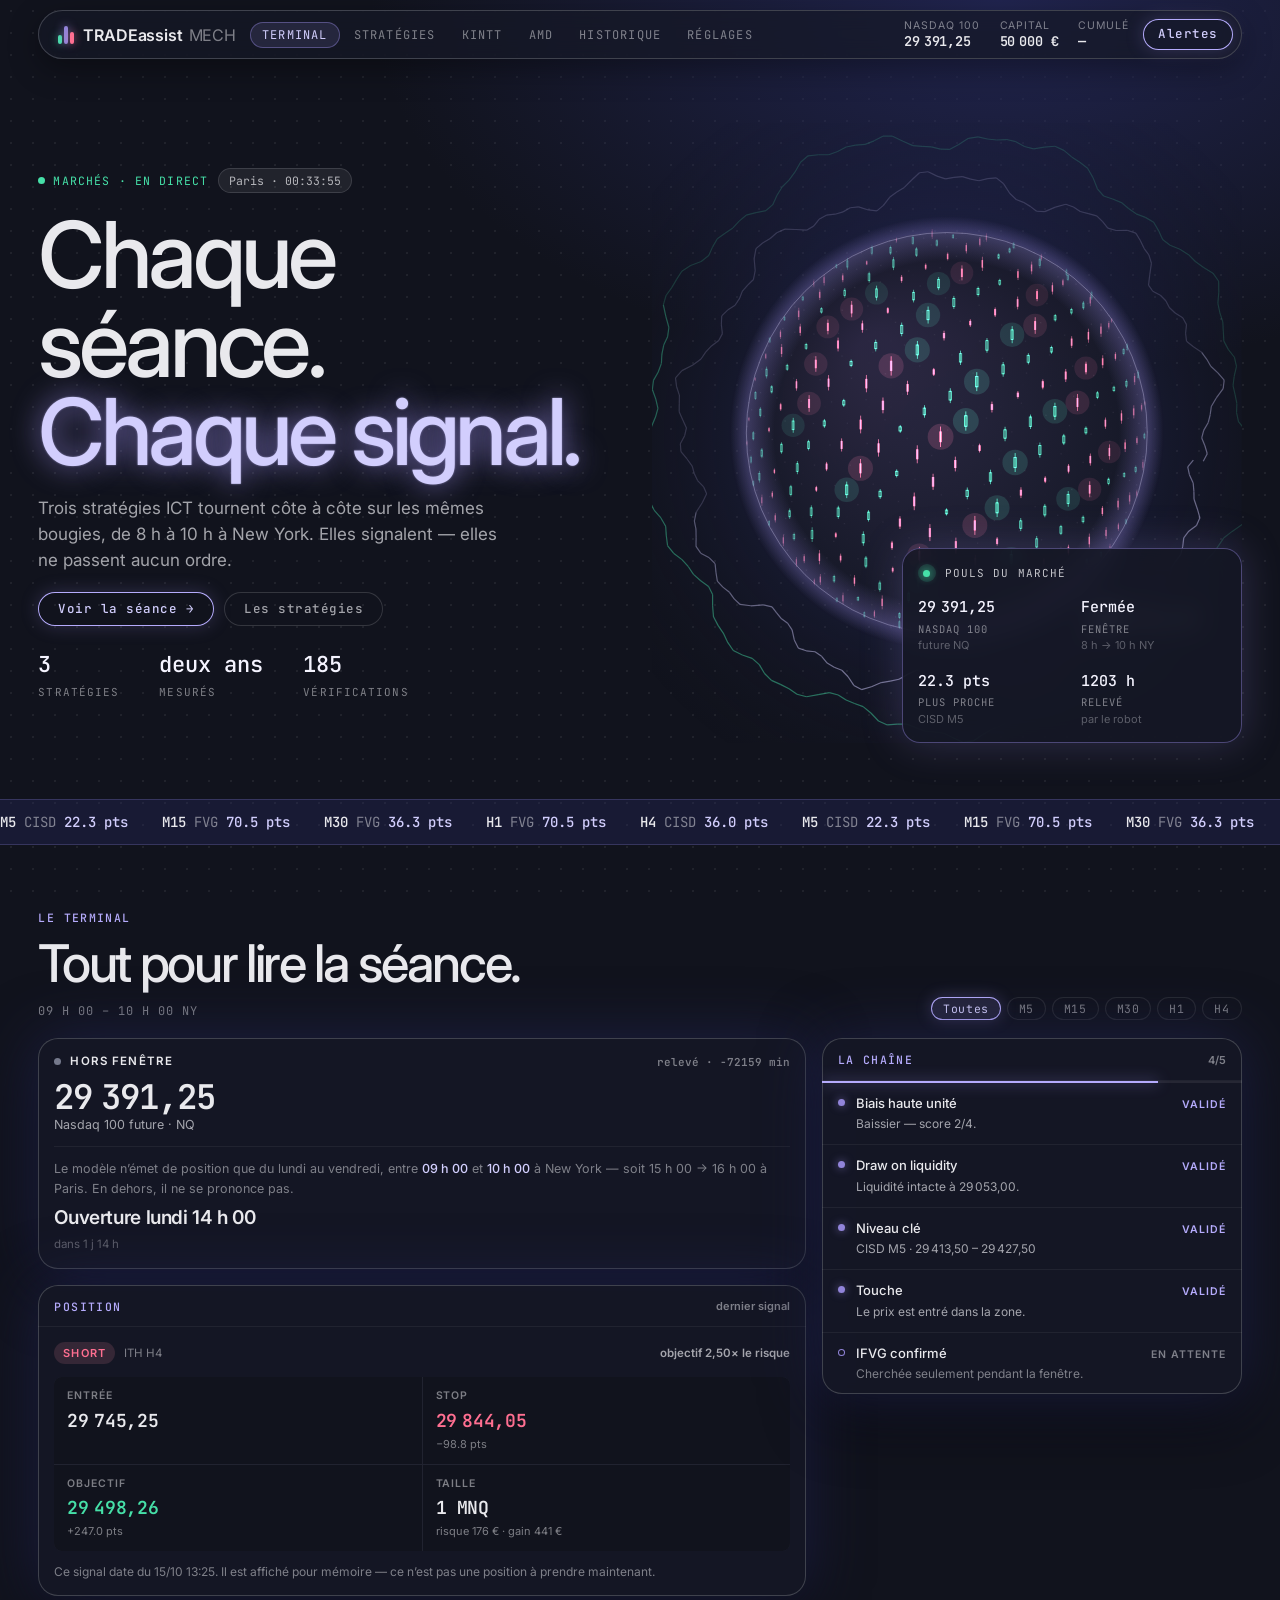
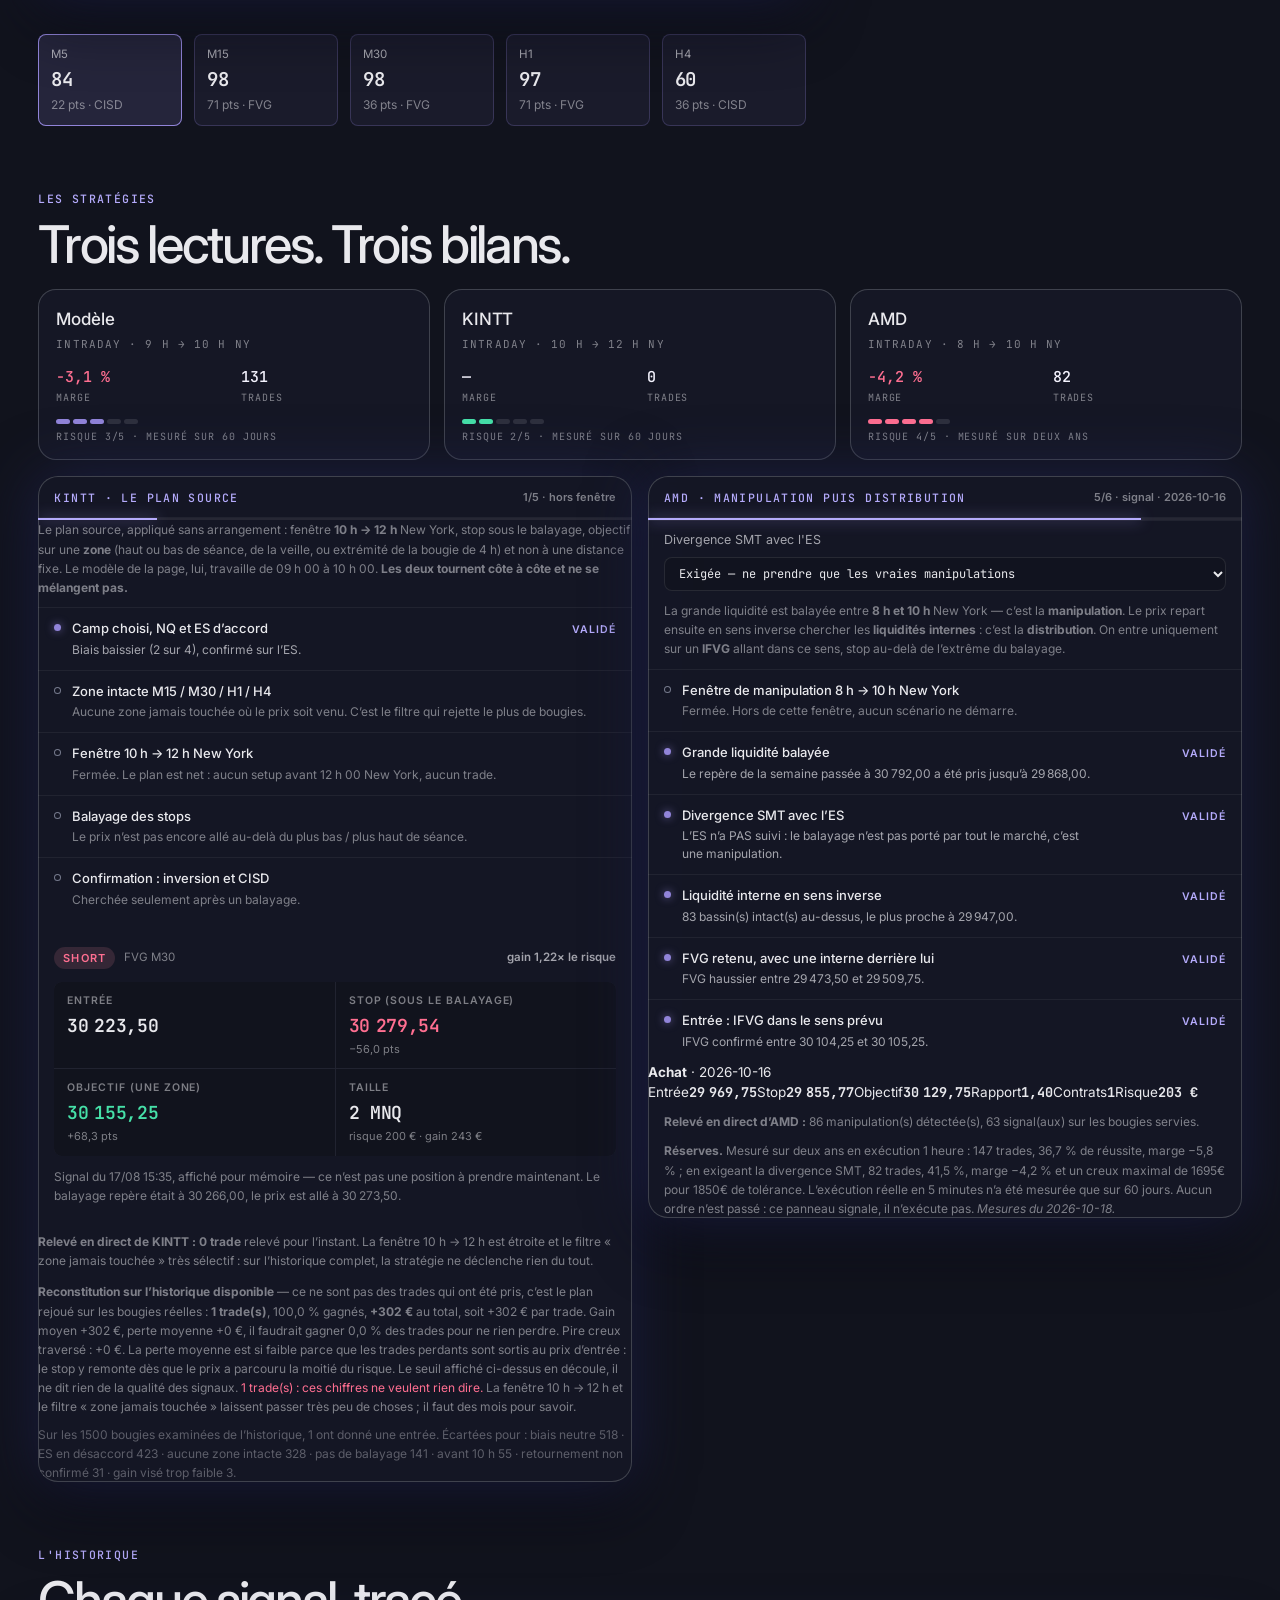
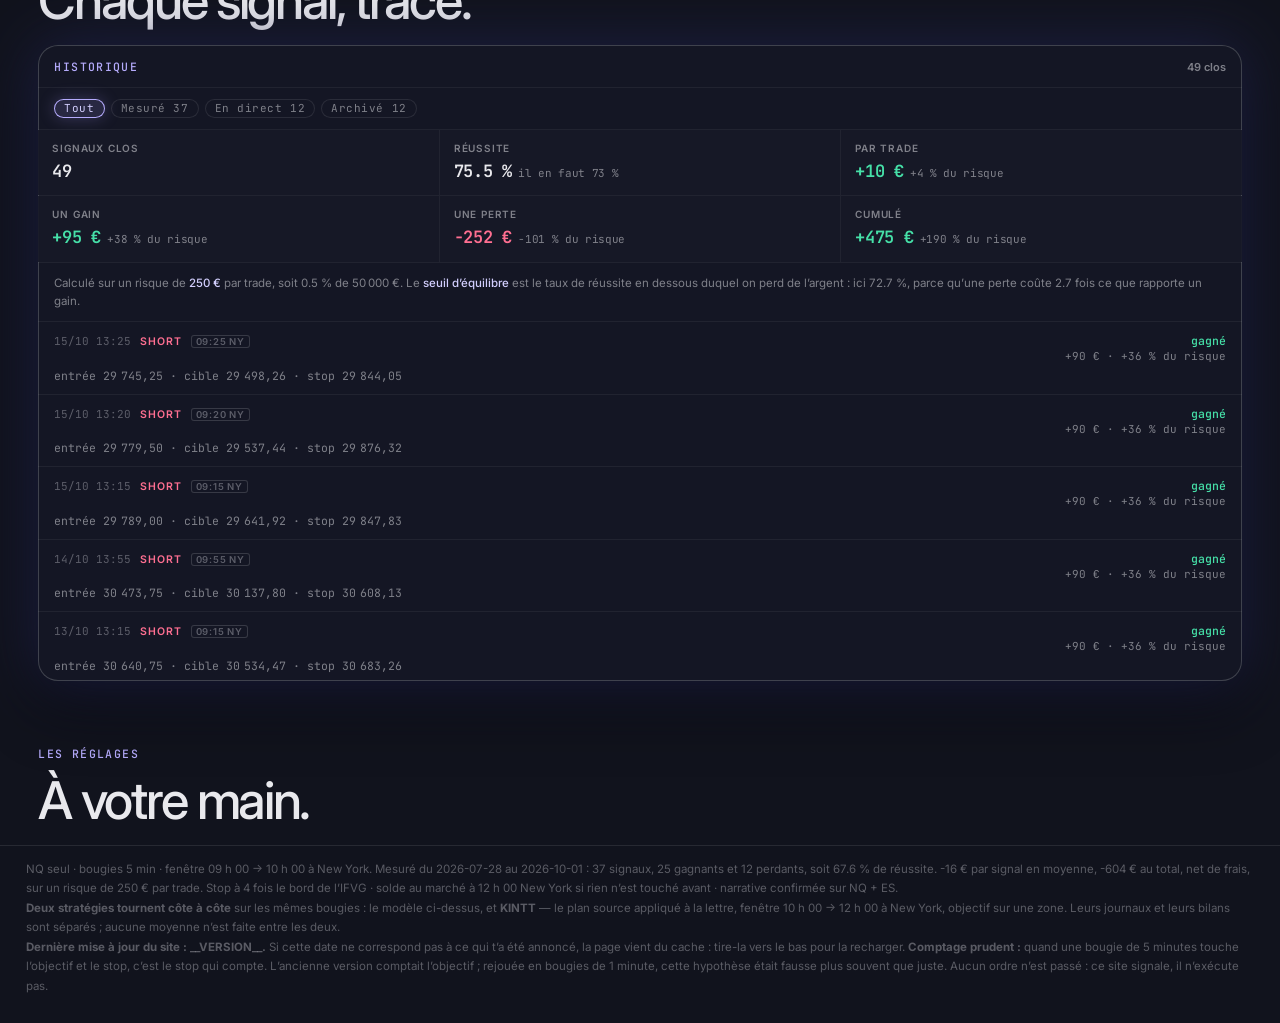
==== commit c6c02166: "Un banc d'essai pour les scénarios, et seize façons de choisir le sens Tant que le sens vaut 50 %, t" ====
--- a/index.html
+++ b/index.html
@@ -1514,6 +1514,25 @@
   // Ce n'est donc pas « le robot a raison mais sort mal » : il ne sait pas
   // non plus de quel côté le marché va.
   //
+  //
+  // 19 OCTOBRE — SEIZE FAÇONS DE CHOISIR LE SENS, MISES EN CONCURRENCE
+  // (scripts/scenario.js). Même instant, même risque, SEUL LE SENS CHANGE :
+  // deux règles ne peuvent donc différer que par ce qu'on teste. Le repère
+  // est le point neutre MESURÉ (48,6 %, pas 50 % : la convention prudente
+  // compte perdants les tirages ambigus, pour les deux sens).
+  //   60 jours · 7 043 tirages : le RETOUR VERS L'OUVERTURE DE NEW YORK sort
+  //     à 53,5 %, +4,2 écarts-types par jour, et les deux moitiés tiennent.
+  //   2 ans · 2 901 tirages    : la MÊME règle retombe à 49,0 %, +0,9. Elle
+  //     ne confirme pas. À sa place sort le biais FVG de modele.js, 50,8 %,
+  //     +3,0 — qui lui vaut 47,6 % sur les 60 jours.
+  // CHAQUE ÉCHANTILLON SACRE UN GAGNANT DIFFÉRENT, ET AUCUN NE TIENT SUR
+  // L'AUTRE. C'est la signature du bruit, pas d'un avantage. Aucune des seize
+  // règles ne bat la pièce de monnaie sur les deux jeux à la fois.
+  //   Nuance à ne pas perdre : les deux ans sont en bougies d'une heure, où
+  // la fenêtre ne fait que trois bougies. L'instrument y est faible pour un
+  // effet intrajournalier — ce n'est pas une réfutation propre, c'est une
+  // absence de confirmation.
+  //
   // AMD NE GAGNE TOUJOURS PAS D'ARGENT. Les sept sources n'y changent rien.
   //
   // ⚠️ CES CHIFFRES ONT ÉTÉ DIVISÉS PAR CINQ LE 9 OCTOBRE, et ce n'est pas un
